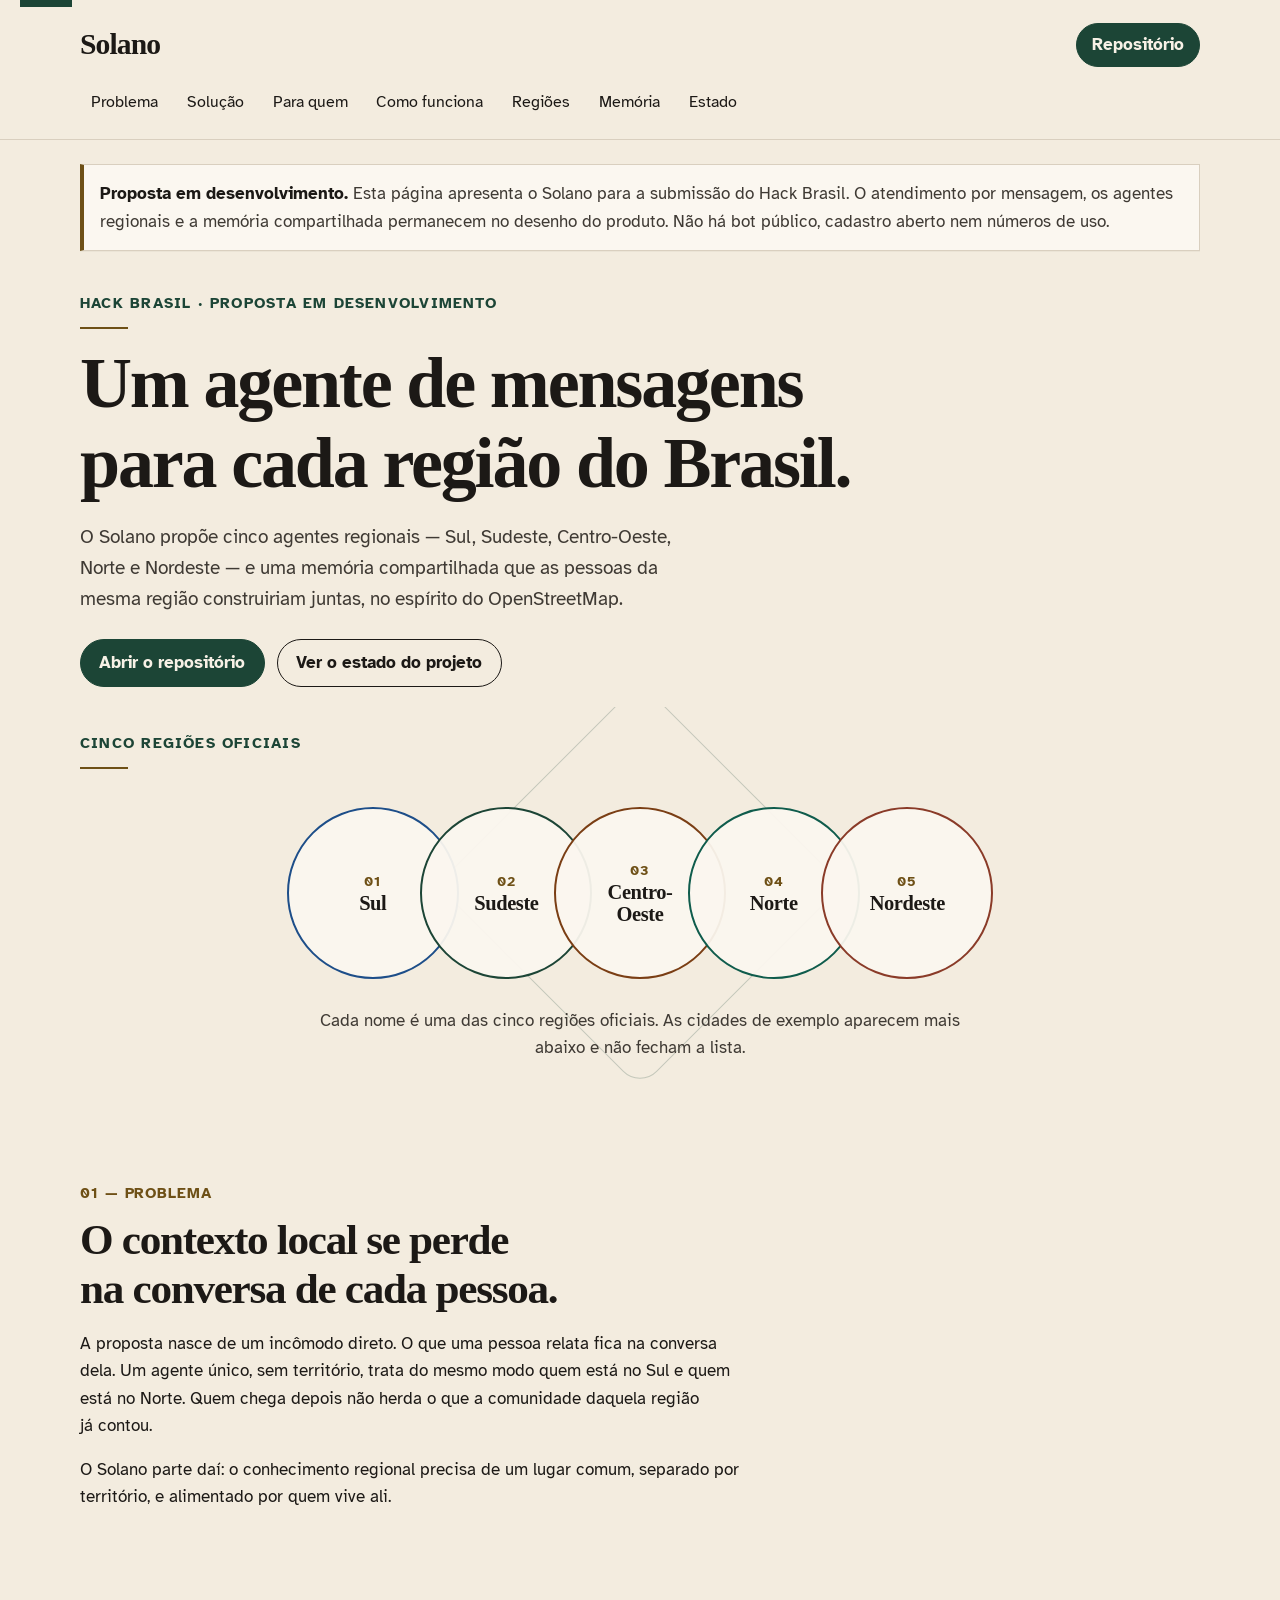
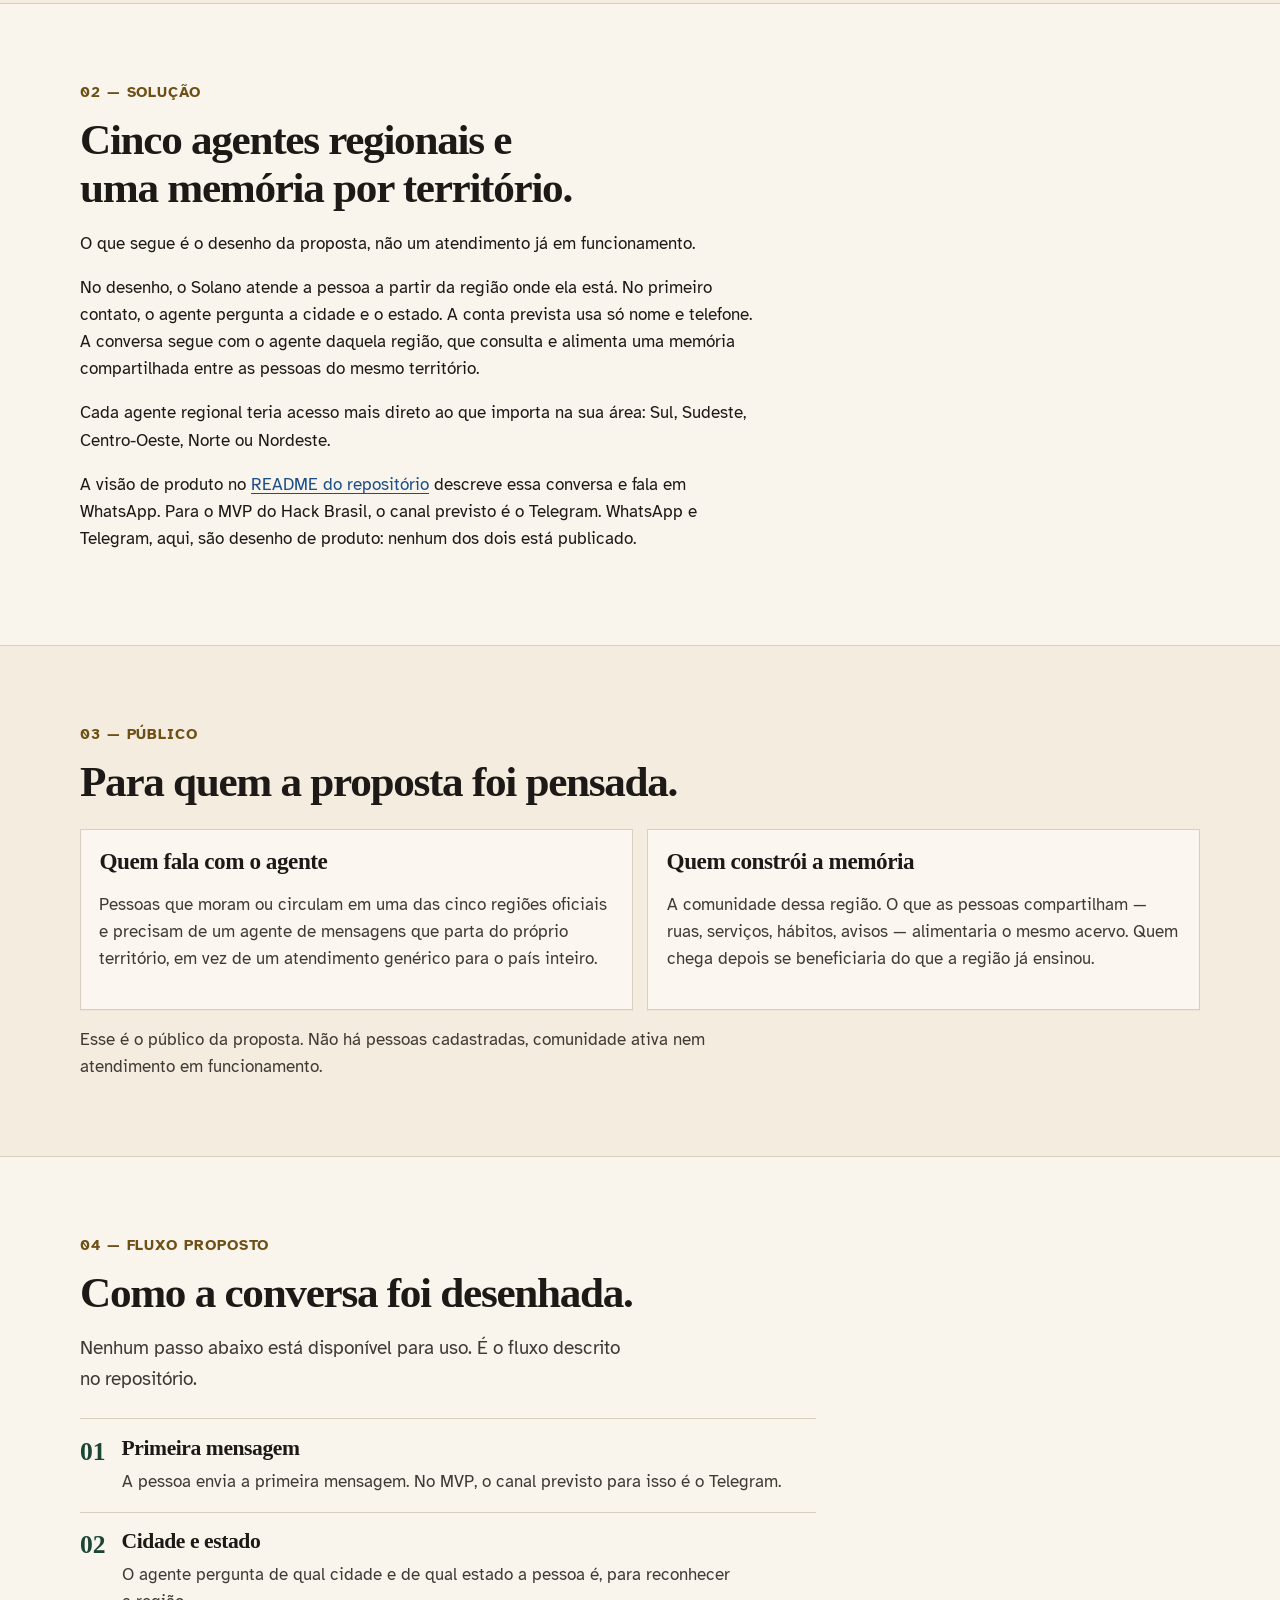
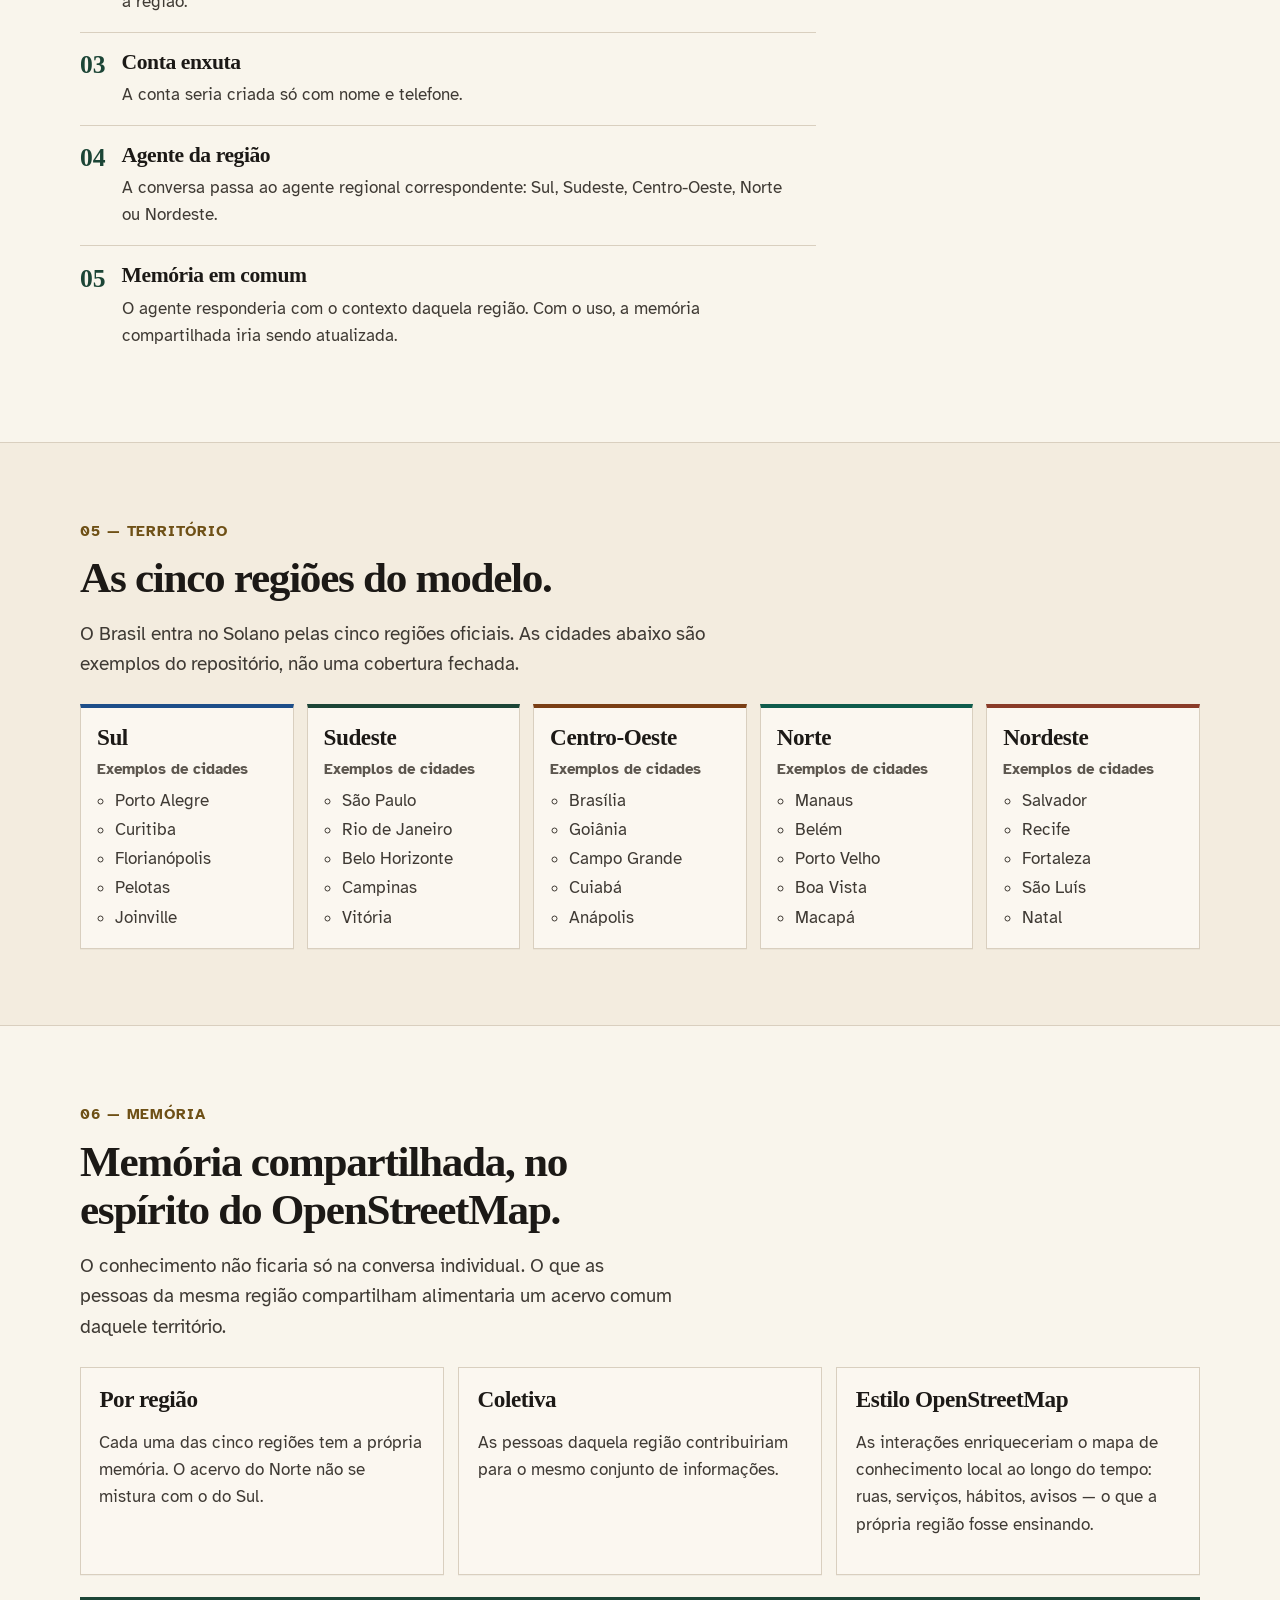
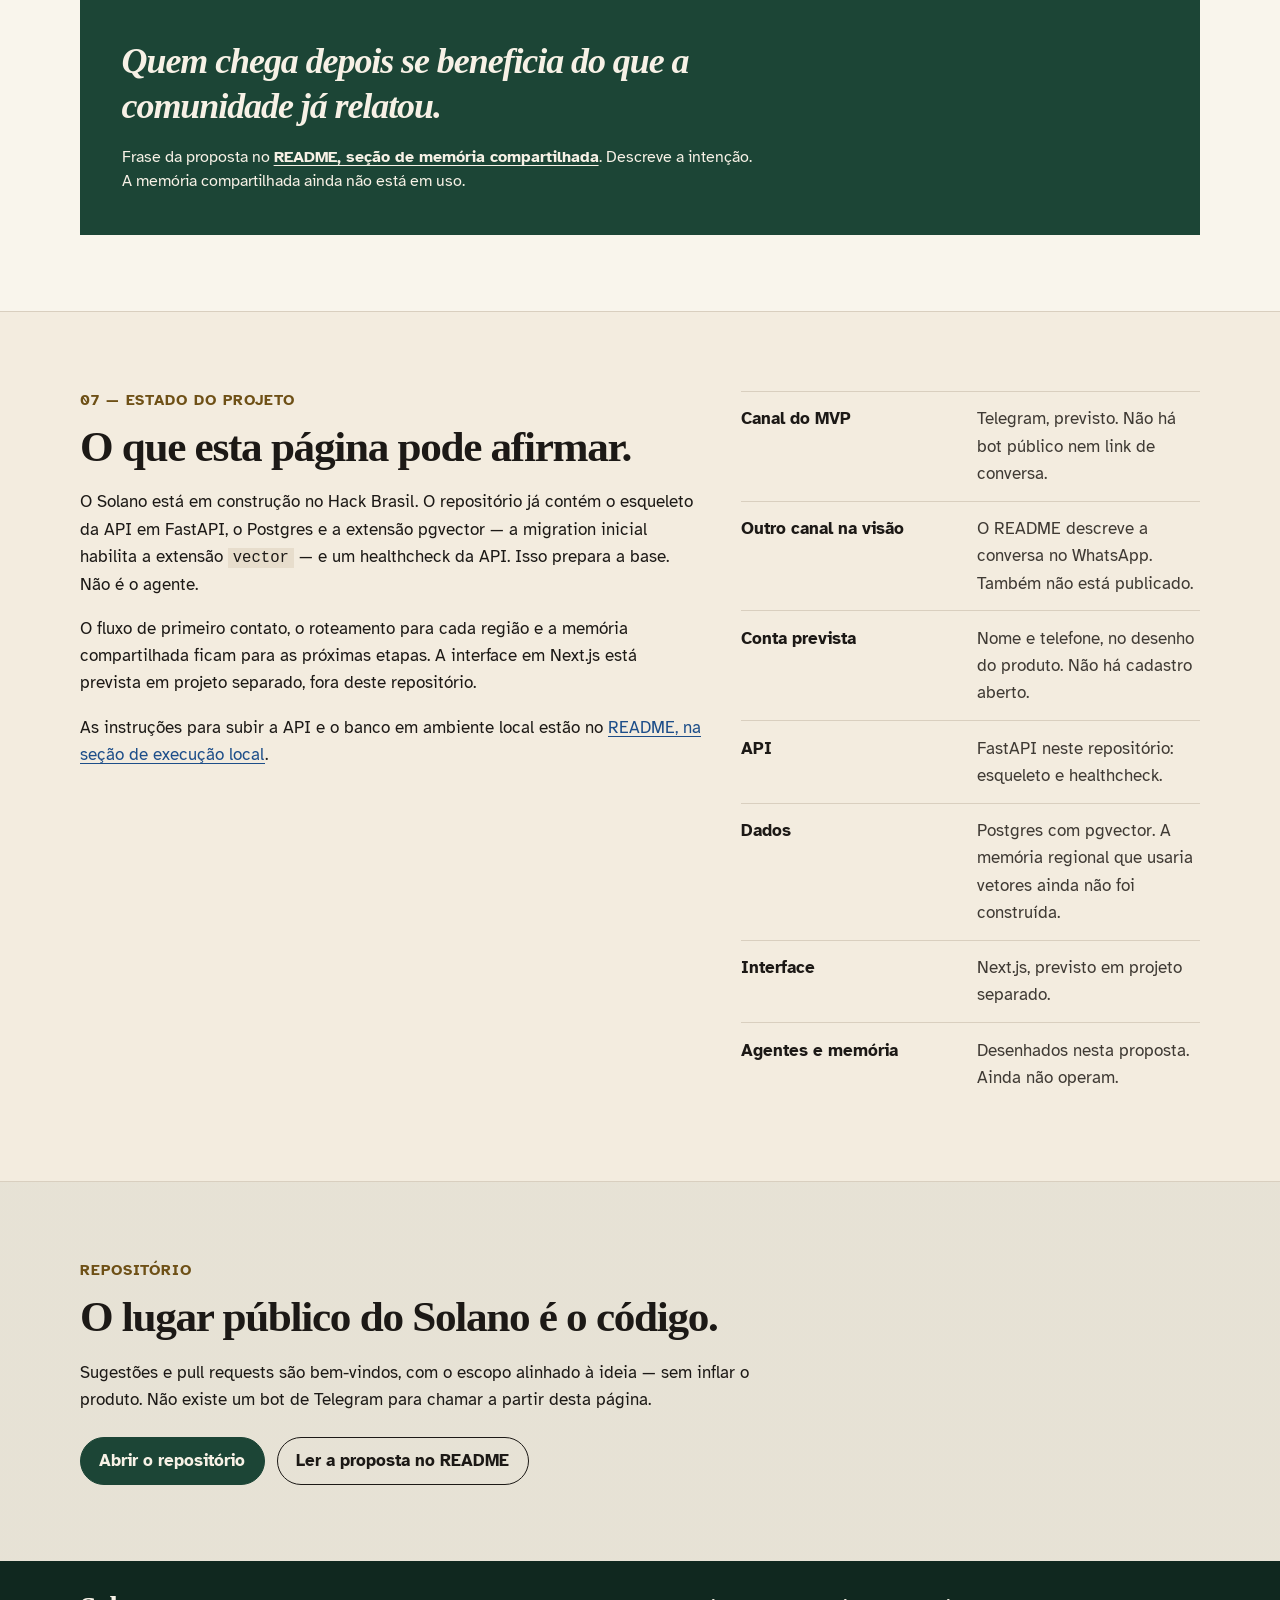
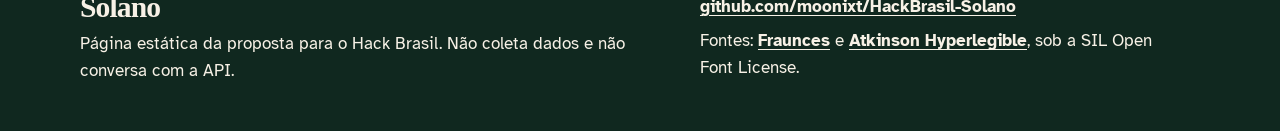
==== docs/index.html @ 58733354 "feat: página pública estática do Solano para o Hack Brasil A landing em docs/ explica a proposta — c" ====
<!DOCTYPE html>
<html lang="pt-BR">
<head>
  <meta charset="utf-8">
  <meta name="viewport" content="width=device-width, initial-scale=1">
  <title>Solano — agentes regionais de mensagens para o Brasil</title>
  <meta name="description" content="Proposta em desenvolvimento no Hack Brasil: um agente de mensagens para cada região do Brasil, com memória compartilhada no espírito do OpenStreetMap. MVP previsto no Telegram.">
  <meta name="color-scheme" content="light">
  <meta name="theme-color" content="#1c4536">
  <meta property="og:title" content="Solano — agentes regionais de mensagens para o Brasil">
  <meta property="og:description" content="Proposta em desenvolvimento no Hack Brasil: cinco agentes regionais e uma memória compartilhada colaborativa. O canal previsto do MVP é o Telegram. Não há bot público.">
  <meta property="og:type" content="website">
  <meta property="og:locale" content="pt_BR">
  <link rel="icon" href="favicon.svg" type="image/svg+xml">
  <link rel="stylesheet" href="styles.css">
</head>
<body>
  <a class="skip" href="#conteudo">Ir para o conteúdo</a>

  <header class="site-header" id="topo">
    <div class="wrap masthead">
      <a class="wordmark" href="#topo">Solano</a>
      <a class="button button-small" href="https://github.com/moonixt/HackBrasil-Solano">Repositório</a>
    </div>
    <nav class="wrap site-nav" aria-label="Seções da página">
      <ul>
        <li><a href="#problema">Problema</a></li>
        <li><a href="#solucao">Solução</a></li>
        <li><a href="#para-quem">Para quem</a></li>
        <li><a href="#como-funciona">Como funciona</a></li>
        <li><a href="#regioes">Regiões</a></li>
        <li><a href="#memoria">Memória</a></li>
        <li><a href="#estado">Estado</a></li>
      </ul>
    </nav>
  </header>

  <main id="conteudo">
    <div class="wrap">
      <p class="banner" role="note">
        <strong>Proposta em desenvolvimento.</strong>
        Esta página apresenta o Solano para a submissão do Hack Brasil.
        O atendimento por mensagem, os agentes regionais e a memória compartilhada permanecem no desenho do produto.
        Não há bot público, cadastro aberto nem números de uso.
      </p>

      <header class="hero">
        <p class="kicker">Hack Brasil · proposta em desenvolvimento</p>
        <h1>Um agente de mensagens para cada região do Brasil.</h1>
        <p class="lede">
          O Solano propõe cinco agentes regionais — Sul, Sudeste, Centro-Oeste, Norte e Nordeste —
          e uma memória compartilhada que as pessoas da mesma região construiriam juntas,
          no espírito do OpenStreetMap.
        </p>
        <p class="actions">
          <a class="button" href="https://github.com/moonixt/HackBrasil-Solano">Abrir o repositório</a>
          <a class="button button-secondary" href="#estado">Ver o estado do projeto</a>
        </p>
      </header>
    </div>

    <section class="wrap atlas" aria-labelledby="atlas-titulo">
      <p class="kicker" id="atlas-titulo">Cinco regiões oficiais</p>
      <ol class="rings">
        <li class="ring ring-sul">
          <span class="ring-index" aria-hidden="true">01</span>
          <span class="ring-name">Sul</span>
        </li>
        <li class="ring ring-sudeste">
          <span class="ring-index" aria-hidden="true">02</span>
          <span class="ring-name">Sudeste</span>
        </li>
        <li class="ring ring-centro">
          <span class="ring-index" aria-hidden="true">03</span>
          <span class="ring-name">Centro-<span class="ring-break">Oeste</span></span>
        </li>
        <li class="ring ring-norte">
          <span class="ring-index" aria-hidden="true">04</span>
          <span class="ring-name">Norte</span>
        </li>
        <li class="ring ring-nordeste">
          <span class="ring-index" aria-hidden="true">05</span>
          <span class="ring-name">Nordeste</span>
        </li>
      </ol>
      <p class="atlas-note">Cada nome é uma das cinco regiões oficiais. As cidades de exemplo aparecem mais abaixo e não fecham a lista.</p>
    </section>

    <section class="band" id="problema" aria-labelledby="problema-titulo">
      <div class="wrap prose">
        <p class="section-index">01 — Problema</p>
        <h2 id="problema-titulo">O contexto local se perde na conversa de cada pessoa.</h2>
        <p>
          A proposta nasce de um incômodo direto. O que uma pessoa relata fica na conversa dela.
          Um agente único, sem território, trata do mesmo modo quem está no Sul e quem está no Norte.
          Quem chega depois não herda o que a comunidade daquela região já contou.
        </p>
        <p>
          O Solano parte daí: o conhecimento regional precisa de um lugar comum, separado por território,
          e alimentado por quem vive ali.
        </p>
      </div>
    </section>

    <section class="band band-alt" id="solucao" aria-labelledby="solucao-titulo">
      <div class="wrap prose">
        <p class="section-index">02 — Solução</p>
        <h2 id="solucao-titulo">Cinco agentes regionais e uma memória por território.</h2>
        <p>O que segue é o desenho da proposta, não um atendimento já em funcionamento.</p>
        <p>
          No desenho, o Solano atende a pessoa a partir da região onde ela está. No primeiro contato,
          o agente pergunta a cidade e o estado. A conta prevista usa só nome e telefone.
          A conversa segue com o agente daquela região, que consulta e alimenta
          uma memória compartilhada entre as pessoas do mesmo território.
        </p>
        <p>
          Cada agente regional teria acesso mais direto ao que importa na sua área:
          Sul, Sudeste, Centro-Oeste, Norte ou Nordeste.
        </p>
        <p>
          A visão de produto no
          <a href="https://github.com/moonixt/HackBrasil-Solano/blob/dev/moonixt/README.md">README do repositório</a>
          descreve essa conversa e fala em WhatsApp. Para o MVP do Hack Brasil, o canal previsto é o Telegram.
          WhatsApp e Telegram, aqui, são desenho de produto: nenhum dos dois está publicado.
        </p>
      </div>
    </section>

    <section class="band" id="para-quem" aria-labelledby="para-quem-titulo">
      <div class="wrap">
        <p class="section-index">03 — Público</p>
        <h2 id="para-quem-titulo">Para quem a proposta foi pensada.</h2>
        <div class="audience">
          <article>
            <h3>Quem fala com o agente</h3>
            <p>
              Pessoas que moram ou circulam em uma das cinco regiões oficiais e precisam de um agente
              de mensagens que parta do próprio território, em vez de um atendimento genérico para o país inteiro.
            </p>
          </article>
          <article>
            <h3>Quem constrói a memória</h3>
            <p>
              A comunidade dessa região. O que as pessoas compartilham — ruas, serviços, hábitos, avisos —
              alimentaria o mesmo acervo. Quem chega depois se beneficiaria do que a região já ensinou.
            </p>
          </article>
        </div>
        <p class="fine">
          Esse é o público da proposta. Não há pessoas cadastradas, comunidade ativa nem atendimento em funcionamento.
        </p>
      </div>
    </section>

    <section class="band band-alt" id="como-funciona" aria-labelledby="como-funciona-titulo">
      <div class="wrap">
        <p class="section-index">04 — Fluxo proposto</p>
        <h2 id="como-funciona-titulo">Como a conversa foi desenhada.</h2>
        <p class="lede lede-tight">Nenhum passo abaixo está disponível para uso. É o fluxo descrito no repositório.</p>
        <ol class="steps">
          <li>
            <span class="step-num" aria-hidden="true">01</span>
            <div>
              <h3>Primeira mensagem</h3>
              <p>A pessoa envia a primeira mensagem. No MVP, o canal previsto para isso é o Telegram.</p>
            </div>
          </li>
          <li>
            <span class="step-num" aria-hidden="true">02</span>
            <div>
              <h3>Cidade e estado</h3>
              <p>O agente pergunta de qual cidade e de qual estado a pessoa é, para reconhecer a região.</p>
            </div>
          </li>
          <li>
            <span class="step-num" aria-hidden="true">03</span>
            <div>
              <h3>Conta enxuta</h3>
              <p>A conta seria criada só com nome e telefone.</p>
            </div>
          </li>
          <li>
            <span class="step-num" aria-hidden="true">04</span>
            <div>
              <h3>Agente da região</h3>
              <p>A conversa passa ao agente regional correspondente: Sul, Sudeste, Centro-Oeste, Norte ou Nordeste.</p>
            </div>
          </li>
          <li>
            <span class="step-num" aria-hidden="true">05</span>
            <div>
              <h3>Memória em comum</h3>
              <p>O agente responderia com o contexto daquela região. Com o uso, a memória compartilhada iria sendo atualizada.</p>
            </div>
          </li>
        </ol>
      </div>
    </section>

    <section class="band" id="regioes" aria-labelledby="regioes-titulo">
      <div class="wrap">
        <p class="section-index">05 — Território</p>
        <h2 id="regioes-titulo">As cinco regiões do modelo.</h2>
        <p class="lede lede-tight">
          O Brasil entra no Solano pelas cinco regiões oficiais. As cidades abaixo são exemplos do repositório, não uma cobertura fechada.
        </p>
        <ul class="region-grid">
          <li class="region-card ring-sul">
            <h3>Sul</h3>
            <p class="region-label">Exemplos de cidades</p>
            <ul>
              <li>Porto Alegre</li>
              <li>Curitiba</li>
              <li>Florianópolis</li>
              <li>Pelotas</li>
              <li>Joinville</li>
            </ul>
          </li>
          <li class="region-card ring-sudeste">
            <h3>Sudeste</h3>
            <p class="region-label">Exemplos de cidades</p>
            <ul>
              <li>São Paulo</li>
              <li>Rio de Janeiro</li>
              <li>Belo Horizonte</li>
              <li>Campinas</li>
              <li>Vitória</li>
            </ul>
          </li>
          <li class="region-card ring-centro">
            <h3>Centro-Oeste</h3>
            <p class="region-label">Exemplos de cidades</p>
            <ul>
              <li>Brasília</li>
              <li>Goiânia</li>
              <li>Campo Grande</li>
              <li>Cuiabá</li>
              <li>Anápolis</li>
            </ul>
          </li>
          <li class="region-card ring-norte">
            <h3>Norte</h3>
            <p class="region-label">Exemplos de cidades</p>
            <ul>
              <li>Manaus</li>
              <li>Belém</li>
              <li>Porto Velho</li>
              <li>Boa Vista</li>
              <li>Macapá</li>
            </ul>
          </li>
          <li class="region-card ring-nordeste">
            <h3>Nordeste</h3>
            <p class="region-label">Exemplos de cidades</p>
            <ul>
              <li>Salvador</li>
              <li>Recife</li>
              <li>Fortaleza</li>
              <li>São Luís</li>
              <li>Natal</li>
            </ul>
          </li>
        </ul>
      </div>
    </section>

    <section class="band band-alt" id="memoria" aria-labelledby="memoria-titulo">
      <div class="wrap">
        <p class="section-index">06 — Memória</p>
        <h2 id="memoria-titulo">Memória compartilhada, no espírito do OpenStreetMap.</h2>
        <p class="lede lede-tight">
          O conhecimento não ficaria só na conversa individual. O que as pessoas da mesma região compartilham
          alimentaria um acervo comum daquele território.
        </p>
        <ul class="memory-grid">
          <li>
            <h3>Por região</h3>
            <p>Cada uma das cinco regiões tem a própria memória. O acervo do Norte não se mistura com o do Sul.</p>
          </li>
          <li>
            <h3>Coletiva</h3>
            <p>As pessoas daquela região contribuiriam para o mesmo conjunto de informações.</p>
          </li>
          <li>
            <h3>Estilo OpenStreetMap</h3>
            <p>As interações enriqueceriam o mapa de conhecimento local ao longo do tempo: ruas, serviços, hábitos, avisos — o que a própria região fosse ensinando.</p>
          </li>
        </ul>
        <blockquote class="pull">
          <p>Quem chega depois se beneficia do que a comunidade já relatou.</p>
          <footer>
            Frase da proposta no
            <a href="https://github.com/moonixt/HackBrasil-Solano/blob/dev/moonixt/README.md#memória-compartilhada-por-região">README, seção de memória compartilhada</a>.
            Descreve a intenção. A memória compartilhada ainda não está em uso.
          </footer>
        </blockquote>
      </div>
    </section>

    <section class="band" id="estado" aria-labelledby="estado-titulo">
      <div class="wrap state-grid">
        <div class="prose">
          <p class="section-index">07 — Estado do projeto</p>
          <h2 id="estado-titulo">O que esta página pode afirmar.</h2>
          <p>
            O Solano está em construção no Hack Brasil. O repositório já contém o esqueleto da API em FastAPI,
            o Postgres e a extensão pgvector — a migration inicial habilita a extensão <code>vector</code> —
            e um healthcheck da API. Isso prepara a base. Não é o agente.
          </p>
          <p>
            O fluxo de primeiro contato, o roteamento para cada região e a memória compartilhada ficam para as próximas etapas.
            A interface em Next.js está prevista em projeto separado, fora deste repositório.
          </p>
          <p>
            As instruções para subir a API e o banco em ambiente local estão no
            <a href="https://github.com/moonixt/HackBrasil-Solano/blob/dev/moonixt/README.md#backend-local">README, na seção de execução local</a>.
          </p>
        </div>
        <dl class="spec">
          <div>
            <dt>Canal do MVP</dt>
            <dd>Telegram, previsto. Não há bot público nem link de conversa.</dd>
          </div>
          <div>
            <dt>Outro canal na visão</dt>
            <dd>O README descreve a conversa no WhatsApp. Também não está publicado.</dd>
          </div>
          <div>
            <dt>Conta prevista</dt>
            <dd>Nome e telefone, no desenho do produto. Não há cadastro aberto.</dd>
          </div>
          <div>
            <dt>API</dt>
            <dd>FastAPI neste repositório: esqueleto e healthcheck.</dd>
          </div>
          <div>
            <dt>Dados</dt>
            <dd>Postgres com pgvector. A memória regional que usaria vetores ainda não foi construída.</dd>
          </div>
          <div>
            <dt>Interface</dt>
            <dd>Next.js, previsto em projeto separado.</dd>
          </div>
          <div>
            <dt>Agentes e memória</dt>
            <dd>Desenhados nesta proposta. Ainda não operam.</dd>
          </div>
        </dl>
      </div>
    </section>

    <section class="band cta" id="repositorio" aria-labelledby="repositorio-titulo">
      <div class="wrap prose">
        <p class="section-index">Repositório</p>
        <h2 id="repositorio-titulo">O lugar público do Solano é o código.</h2>
        <p>
          Sugestões e pull requests são bem-vindos, com o escopo alinhado à ideia — sem inflar o produto.
          Não existe um bot de Telegram para chamar a partir desta página.
        </p>
        <p class="actions">
          <a class="button" href="https://github.com/moonixt/HackBrasil-Solano">Abrir o repositório</a>
          <a class="button button-secondary" href="https://github.com/moonixt/HackBrasil-Solano/blob/dev/moonixt/README.md">Ler a proposta no README</a>
        </p>
      </div>
    </section>
  </main>

  <footer class="site-footer">
    <div class="wrap footer-grid">
      <div>
        <p class="wordmark wordmark-plain">Solano</p>
        <p>Página estática da proposta para o Hack Brasil. Não coleta dados e não conversa com a API.</p>
      </div>
      <div>
        <p><a href="https://github.com/moonixt/HackBrasil-Solano">github.com/moonixt/HackBrasil-Solano</a></p>
        <p>
          Fontes:
          <a href="fonts/OFL-Fraunces.txt">Fraunces</a>
          e
          <a href="fonts/OFL-AtkinsonHyperlegible.txt">Atkinson Hyperlegible</a>,
          sob a SIL Open Font License.
        </p>
      </div>
    </div>
  </footer>
</body>
</html>
---- docs/styles.css ----
/* Paleta com contraste conferido em scripts/check_landing.py.
   Papel, verde de mata e um filete de ouro: referência brasileira sem faixa de bandeira. */

@font-face {
  font-family: "Fraunces";
  src: url("fonts/fraunces.woff2") format("woff2");
  font-weight: 100 900;
  font-style: normal;
  font-display: swap;
}

@font-face {
  font-family: "Fraunces";
  src: url("fonts/fraunces-italic.woff2") format("woff2");
  font-weight: 100 900;
  font-style: italic;
  font-display: swap;
}

@font-face {
  font-family: "Atkinson Hyperlegible";
  src: url("fonts/atkinson-400.woff2") format("woff2");
  font-weight: 400;
  font-style: normal;
  font-display: swap;
}

@font-face {
  font-family: "Atkinson Hyperlegible";
  src: url("fonts/atkinson-700.woff2") format("woff2");
  font-weight: 700;
  font-style: normal;
  font-display: swap;
}

@font-face {
  font-family: "Atkinson Hyperlegible";
  src: url("fonts/atkinson-400i.woff2") format("woff2");
  font-weight: 400;
  font-style: italic;
  font-display: swap;
}

:root {
  --paper: #f3ecdf;
  --paper-deep: #e7ddcc;
  --card: #fbf7f0;
  --ink: #1c1916;
  --soft: #3f3a34;
  --muted: #5c564e;
  --line: #d9cfbf;
  --green: #1c4536;
  --green-deep: #10281f;
  --cream: #f7f1e6;
  --blue: #1d4e89;
  --gold-ink: #6e5016;
  --cerrado: #7a3e14;
  --amazonia: #0f5c4c;
  --terra: #8a3b28;
  --serif: "Fraunces", "Iowan Old Style", Palatino, "Palatino Linotype", Georgia, serif;
  --sans: "Atkinson Hyperlegible", "Segoe UI", "Avenir Next", "Trebuchet MS", sans-serif;
  --shadow: 0 1px 0 rgba(28, 25, 22, 0.04);
  --header-offset: 1rem;
}

*,
*::before,
*::after {
  box-sizing: border-box;
}

html {
  scroll-padding-top: 1.25rem;
}

body {
  margin: 0;
  background: var(--paper);
  color: var(--ink);
  font-family: var(--sans);
  font-size: 1.0625rem;
  line-height: 1.6;
  text-rendering: optimizeLegibility;
  overflow-wrap: anywhere;
}

body::before {
  content: "";
  display: block;
  height: 0.45rem;
  background:
    linear-gradient(90deg, transparent 0 1.25rem, var(--green) 1.25rem 4.5rem, transparent 4.5rem);
}

img,
svg {
  max-width: 100%;
}

:focus {
  outline: none;
}

:focus-visible {
  outline: 3px solid var(--blue);
  outline-offset: 3px;
}

::selection {
  background: #d5e4da;
  color: var(--green-deep);
}

.skip {
  position: absolute;
  left: 1rem;
  top: 0;
  transform: translateY(-120%);
  background: var(--green-deep);
  color: var(--cream);
  padding: 0.75rem 1rem;
  z-index: 20;
  text-decoration: none;
  font-weight: 700;
}

.skip:focus {
  transform: none;
  top: 0.75rem;
}

.wrap {
  width: min(1120px, calc(100% - 2.5rem));
  margin-inline: auto;
}

.site-header {
  padding-top: 1rem;
  background: var(--paper);
  border-bottom: 1px solid var(--line);
}

.masthead {
  display: flex;
  flex-wrap: wrap;
  align-items: center;
  justify-content: space-between;
  gap: 0.75rem 1rem;
}

.wordmark {
  font-family: var(--serif);
  font-weight: 620;
  font-size: 1.85rem;
  letter-spacing: -0.03em;
  color: var(--ink);
  text-decoration: none;
  line-height: 1;
}

.wordmark:hover {
  color: var(--green);
}

.wordmark-plain {
  margin: 0 0 0.35rem;
}

.site-nav ul {
  display: flex;
  flex-wrap: wrap;
  gap: 0.35rem 0.4rem;
  list-style: none;
  margin: 0.85rem 0 0;
  padding: 0 0 0.9rem;
}

.site-nav a {
  display: inline-flex;
  align-items: center;
  min-height: 44px;
  padding: 0.35rem 0.7rem;
  color: var(--ink);
  text-decoration: none;
  border-radius: 999px;
  font-size: 1rem;
}

.site-nav a:hover {
  background: var(--paper-deep);
  text-decoration: underline;
  text-underline-offset: 0.18em;
}

.banner {
  margin: 1.5rem 0 0;
  padding: 0.95rem 1rem;
  background: var(--card);
  border: 1px solid var(--line);
  border-left: 4px solid var(--gold-ink);
  color: var(--soft);
  box-shadow: var(--shadow);
}

.banner strong {
  color: var(--ink);
}

.hero {
  padding: 2.5rem 0 1.25rem;
}

.kicker {
  margin: 0 0 0.85rem;
  color: var(--green);
  font-size: 0.95rem;
  font-weight: 700;
  letter-spacing: 0.08em;
  text-transform: uppercase;
}

.kicker::after {
  content: "";
  display: block;
  width: 3rem;
  height: 2px;
  margin-top: 0.75rem;
  background: var(--gold-ink);
}

h1,
h2,
h3 {
  font-family: var(--serif);
  font-weight: 620;
  line-height: 1.12;
  letter-spacing: -0.03em;
  text-wrap: balance;
}

h1 {
  margin: 0;
  max-width: 12em;
  font-size: clamp(2.4rem, 6vw, 4.5rem);
}

h2 {
  margin: 0 0 1rem;
  max-width: 18em;
  font-size: clamp(1.85rem, 3.4vw, 2.7rem);
}

h3 {
  margin: 0 0 0.45rem;
  font-size: 1.45rem;
  letter-spacing: -0.02em;
}

.lede {
  max-width: 40rem;
  margin: 1.15rem 0 0;
  color: var(--soft);
  font-size: 1.2rem;
  text-wrap: pretty;
}

.lede-tight {
  margin-top: 0;
  margin-bottom: 1.5rem;
}

p {
  text-wrap: pretty;
}

.prose p,
.audience p,
.memory-grid p,
.steps p,
.fine,
.atlas-note,
.site-footer p {
  max-width: 42rem;
}

.actions {
  display: flex;
  flex-wrap: wrap;
  gap: 0.75rem;
  margin: 1.5rem 0 0;
}

.button {
  display: inline-flex;
  align-items: center;
  justify-content: center;
  min-height: 48px;
  padding: 0.7rem 1.15rem;
  background: var(--green);
  color: var(--cream);
  text-decoration: none;
  border: 1.5px solid var(--green);
  border-radius: 999px;
  font-weight: 700;
  line-height: 1.3;
  text-align: center;
}

.button:hover {
  background: var(--green-deep);
  border-color: var(--green-deep);
  color: var(--cream);
}

.button-secondary {
  background: transparent;
  color: var(--ink);
  border-color: var(--ink);
}

.button-secondary:hover {
  background: var(--ink);
  color: var(--cream);
}

/* .prose a é mais específico que .button e pintaria o texto de azul sobre o verde. */
.prose a.button,
.prose a.button:hover {
  color: var(--cream);
}

.prose a.button-secondary {
  color: var(--ink);
}

.prose a.button-secondary:hover {
  background: var(--ink);
  color: var(--cream);
}

.button-small {
  min-height: 44px;
  padding: 0.45rem 0.95rem;
}

.atlas {
  position: relative;
  isolation: isolate;
  overflow: clip;
  padding: 1.5rem 0 2.75rem;
}

.rings {
  position: relative;
  display: flex;
  flex-wrap: wrap;
  justify-content: center;
  gap: 0.75rem;
  list-style: none;
  margin: 0;
  padding: 0.4rem 0 0;
}

.rings::before {
  content: "";
  position: absolute;
  z-index: -1;
  left: 50%;
  top: 50%;
  width: min(34vw, 16rem);
  aspect-ratio: 1;
  transform: translate(-50%, -50%) rotate(45deg);
  border: 1px solid rgba(28, 69, 54, 0.22);
  border-radius: 1.5rem;
  pointer-events: none;
}

.ring {
  display: flex;
  flex-direction: column;
  align-items: center;
  justify-content: center;
  width: 100%;
  min-height: 4.25rem;
  margin: 0;
  padding: 0.85rem 1rem;
  border: 2px solid var(--ink);
  border-radius: 999px;
  background: rgba(251, 247, 240, 0.94);
  text-align: center;
}

.ring-index {
  color: var(--gold-ink);
  font-size: 0.875rem;
  font-weight: 700;
  letter-spacing: 0.08em;
}

.ring-name {
  font-family: var(--serif);
  font-weight: 650;
  font-size: 1.35rem;
  letter-spacing: -0.02em;
  line-height: 1.05;
}

.ring-break {
  display: inline;
}

.ring-sul { border-color: var(--blue); }
.ring-sudeste { border-color: var(--green); }
.ring-centro { border-color: var(--cerrado); }
.ring-norte { border-color: var(--amazonia); }
.ring-nordeste { border-color: var(--terra); }

.atlas-note {
  margin: 1.25rem auto 0;
  text-align: center;
  color: var(--soft);
}

.band {
  padding: 3.25rem 0;
}

.band-alt {
  background: rgba(255, 253, 248, 0.55);
  border-block: 1px solid var(--line);
}

.section-index {
  margin: 0 0 0.7rem;
  color: var(--gold-ink);
  font-size: 0.95rem;
  font-weight: 700;
  letter-spacing: 0.06em;
  text-transform: uppercase;
}

.prose a,
.fine a,
.spec a,
.pull a,
.site-footer a,
.atlas a {
  color: var(--blue);
  text-underline-offset: 0.16em;
}

.prose a:hover,
.site-footer a:hover,
.pull a:hover {
  color: var(--green-deep);
}

.audience,
.memory-grid {
  display: grid;
  gap: 0.9rem;
  margin-top: 1.4rem;
}

.audience article,
.memory-grid li {
  margin: 0;
  padding: 1.15rem 1.15rem 1.2rem;
  background: var(--card);
  border: 1px solid var(--line);
  box-shadow: var(--shadow);
}

.memory-grid {
  list-style: none;
  padding: 0;
}

.audience p,
.memory-grid p,
.steps p,
.region-card li {
  color: var(--soft);
}

.fine {
  margin: 1rem 0 0;
  color: var(--soft);
}

.steps {
  list-style: none;
  margin: 0.5rem 0 0;
  padding: 0;
  max-width: 46rem;
}

.steps li {
  display: grid;
  grid-template-columns: auto minmax(0, 1fr);
  gap: 0.85rem 1rem;
  align-items: start;
  padding: 1.05rem 0;
  border-top: 1px solid var(--line);
}

.step-num {
  font-family: var(--serif);
  font-weight: 650;
  font-size: 1.6rem;
  line-height: 1;
  color: var(--green);
  padding-top: 0.15rem;
}

.steps h3 {
  font-size: 1.35rem;
}

.steps p {
  margin: 0.25rem 0 0;
}

.region-grid {
  display: grid;
  gap: 0.8rem;
  list-style: none;
  margin: 0;
  padding: 0;
}

.region-card {
  margin: 0;
  padding: 1rem 1rem 1.1rem;
  background: var(--card);
  border: 1px solid var(--line);
  border-top: 4px solid var(--ink);
  box-shadow: var(--shadow);
}

.region-card.ring-sul { border-top-color: var(--blue); }
.region-card.ring-sudeste { border-top-color: var(--green); }
.region-card.ring-centro { border-top-color: var(--cerrado); }
.region-card.ring-norte { border-top-color: var(--amazonia); }
.region-card.ring-nordeste { border-top-color: var(--terra); }

.region-label {
  margin: 0 0 0.35rem;
  color: var(--muted);
  font-size: 0.95rem;
  font-weight: 700;
}

.region-card ul {
  margin: 0;
  padding-left: 1.15rem;
}

.region-card li + li {
  margin-top: 0.12rem;
}

.pull {
  margin: 1.4rem 0 0;
  padding: clamp(1.4rem, 4vw, 2.6rem);
  background: var(--green);
  color: var(--cream);
}

.pull p {
  margin: 0;
  max-width: 18em;
  font-family: var(--serif);
  font-weight: 560;
  font-style: italic;
  font-size: clamp(1.55rem, 3vw, 2.25rem);
  line-height: 1.25;
  letter-spacing: -0.03em;
  color: var(--cream);
}

.pull footer {
  margin-top: 1rem;
  max-width: 40rem;
  font-style: normal;
  font-size: 1rem;
  line-height: 1.5;
}

.pull a {
  color: var(--cream);
  font-weight: 700;
}

.pull a:hover {
  color: var(--paper);
}

.state-grid {
  display: grid;
  gap: 1.75rem;
}

.spec {
  margin: 0;
  padding: 0.2rem 0 0;
}

.spec div {
  display: grid;
  gap: 0.2rem;
  padding: 0.85rem 0;
  border-top: 1px solid var(--line);
}

.spec dt {
  font-weight: 700;
}

.spec dd {
  margin: 0;
  color: var(--soft);
}

code {
  font-family: ui-monospace, "Cascadia Code", "Source Code Pro", Menlo, Consolas, monospace;
  font-size: 0.92em;
  background: var(--paper-deep);
  padding: 0.05em 0.3em;
}

.cta {
  background:
    linear-gradient(180deg, rgba(28, 69, 54, 0.06), rgba(28, 69, 54, 0.06)),
    var(--paper);
  border-top: 1px solid var(--line);
}

.site-footer {
  padding: 2rem 0 2.5rem;
  background: var(--green-deep);
  color: var(--cream);
}

.site-footer .wordmark,
.site-footer a {
  color: var(--cream);
  font-weight: 700;
}

.site-footer a:hover {
  color: var(--paper);
}

.footer-grid {
  display: grid;
  gap: 1.25rem;
}

.site-footer p {
  margin: 0 0 0.45rem;
}

@media (min-width: 720px) {
  .rings {
    flex-wrap: nowrap;
    align-items: center;
    justify-content: center;
    gap: 0;
    padding-top: 1.5rem;
    padding-bottom: 0.5rem;
  }

  .ring {
    width: clamp(7.5rem, 16vw, 10.75rem);
    height: clamp(7.5rem, 16vw, 10.75rem);
    min-height: 0;
    margin-inline: clamp(-1.35rem, -1.5vw, -0.45rem);
    padding: 0.5rem;
    border-radius: 50%;
    border-width: 2px;
  }

  .rings .ring:first-child {
    margin-left: 0;
  }

  .rings .ring:last-child {
    margin-right: 0;
  }

  .ring-name {
    font-size: clamp(1rem, 1.6vw, 1.35rem);
  }

  .ring-break {
    display: block;
  }

  .rings::before {
    width: min(28vw, 18rem);
  }

  .audience,
  .memory-grid {
    grid-template-columns: repeat(2, minmax(0, 1fr));
  }

  .memory-grid {
    grid-template-columns: repeat(3, minmax(0, 1fr));
  }

  .region-grid {
    grid-template-columns: repeat(2, minmax(0, 1fr));
  }

  .spec div {
    grid-template-columns: minmax(9rem, 13.5rem) minmax(0, 1fr);
    gap: 0.35rem 1.25rem;
    align-items: baseline;
  }

  .footer-grid {
    grid-template-columns: 1.2fr 1fr;
    align-items: start;
  }
}

@media (min-width: 980px) {
  html {
    scroll-padding-top: 7.25rem;
  }

  .site-header {
    position: sticky;
    top: 0;
    z-index: 5;
  }

  .region-grid {
    grid-template-columns: repeat(5, minmax(0, 1fr));
  }

  .state-grid {
    grid-template-columns: minmax(0, 1.15fr) minmax(18rem, 0.85fr);
    gap: 2.5rem;
    align-items: start;
  }

  .band {
    padding: 4.75rem 0;
  }
}

@media (max-width: 719px) {
  .rings::before {
    display: none;
  }
}

@media (max-width: 420px) {
  .wrap {
    width: min(1120px, calc(100% - 1.5rem));
  }

  .actions .button {
    flex: 1 1 100%;
  }

  h1 {
    font-size: 2.25rem;
  }
}

@media (prefers-reduced-motion: reduce) {
  *,
  *::before,
  *::after {
    scroll-behavior: auto !important;
    transition: none !important;
    animation: none !important;
  }
}

@media (forced-colors: active) {
  .button,
  .ring,
  .region-card,
  .banner,
  .pull {
    border: 1px solid CanvasText;
    forced-color-adjust: none;
    background: Canvas;
    color: CanvasText;
  }

  .pull a,
  .button,
  .site-footer,
  .site-footer a {
    background: Canvas;
    color: LinkText;
  }

  .rings::before,
  body::before,
  .kicker::after {
    display: none;
  }
}

@media print {
  .site-header,
  .skip,
  body::before {
    display: none;
  }

  body {
    background: #fff;
    color: #000;
  }

  a[href^="http"]::after {
    content: " (" attr(href) ")";
    font-size: 0.85em;
    word-break: break-all;
  }
}
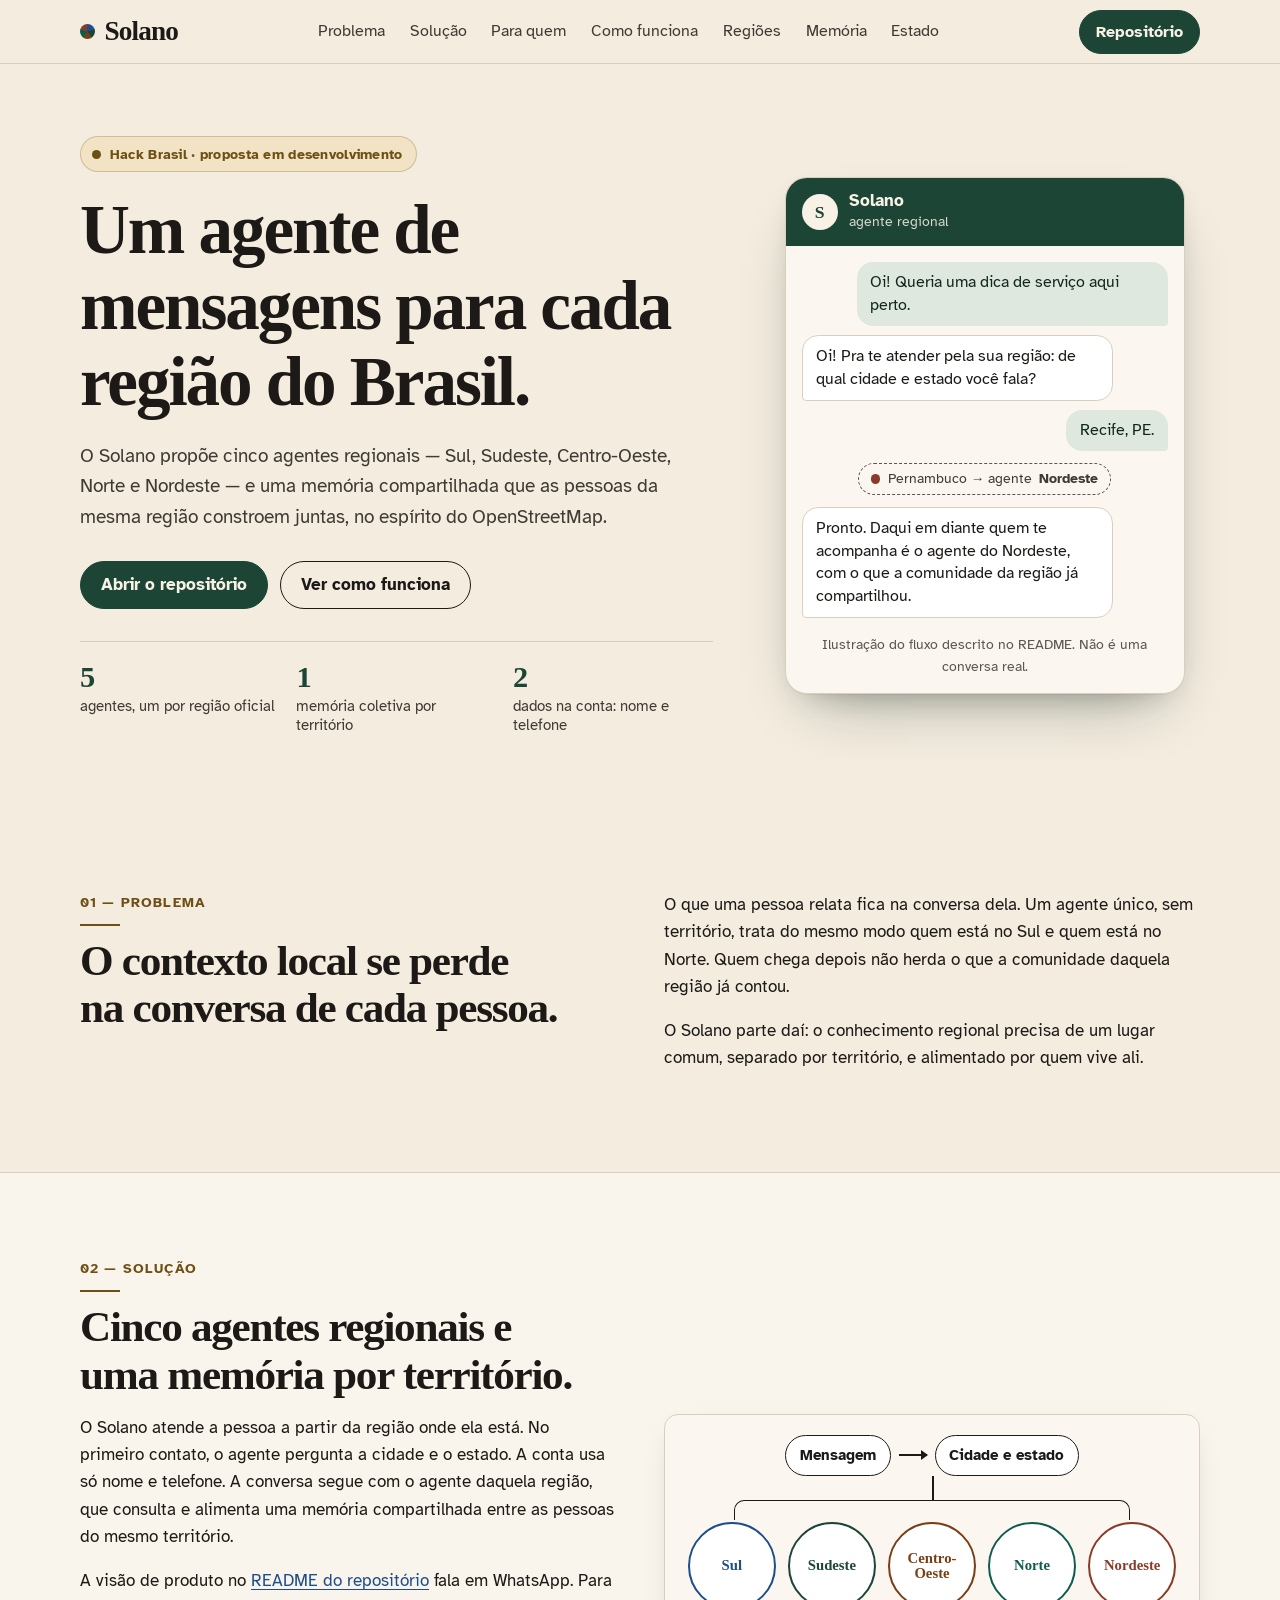
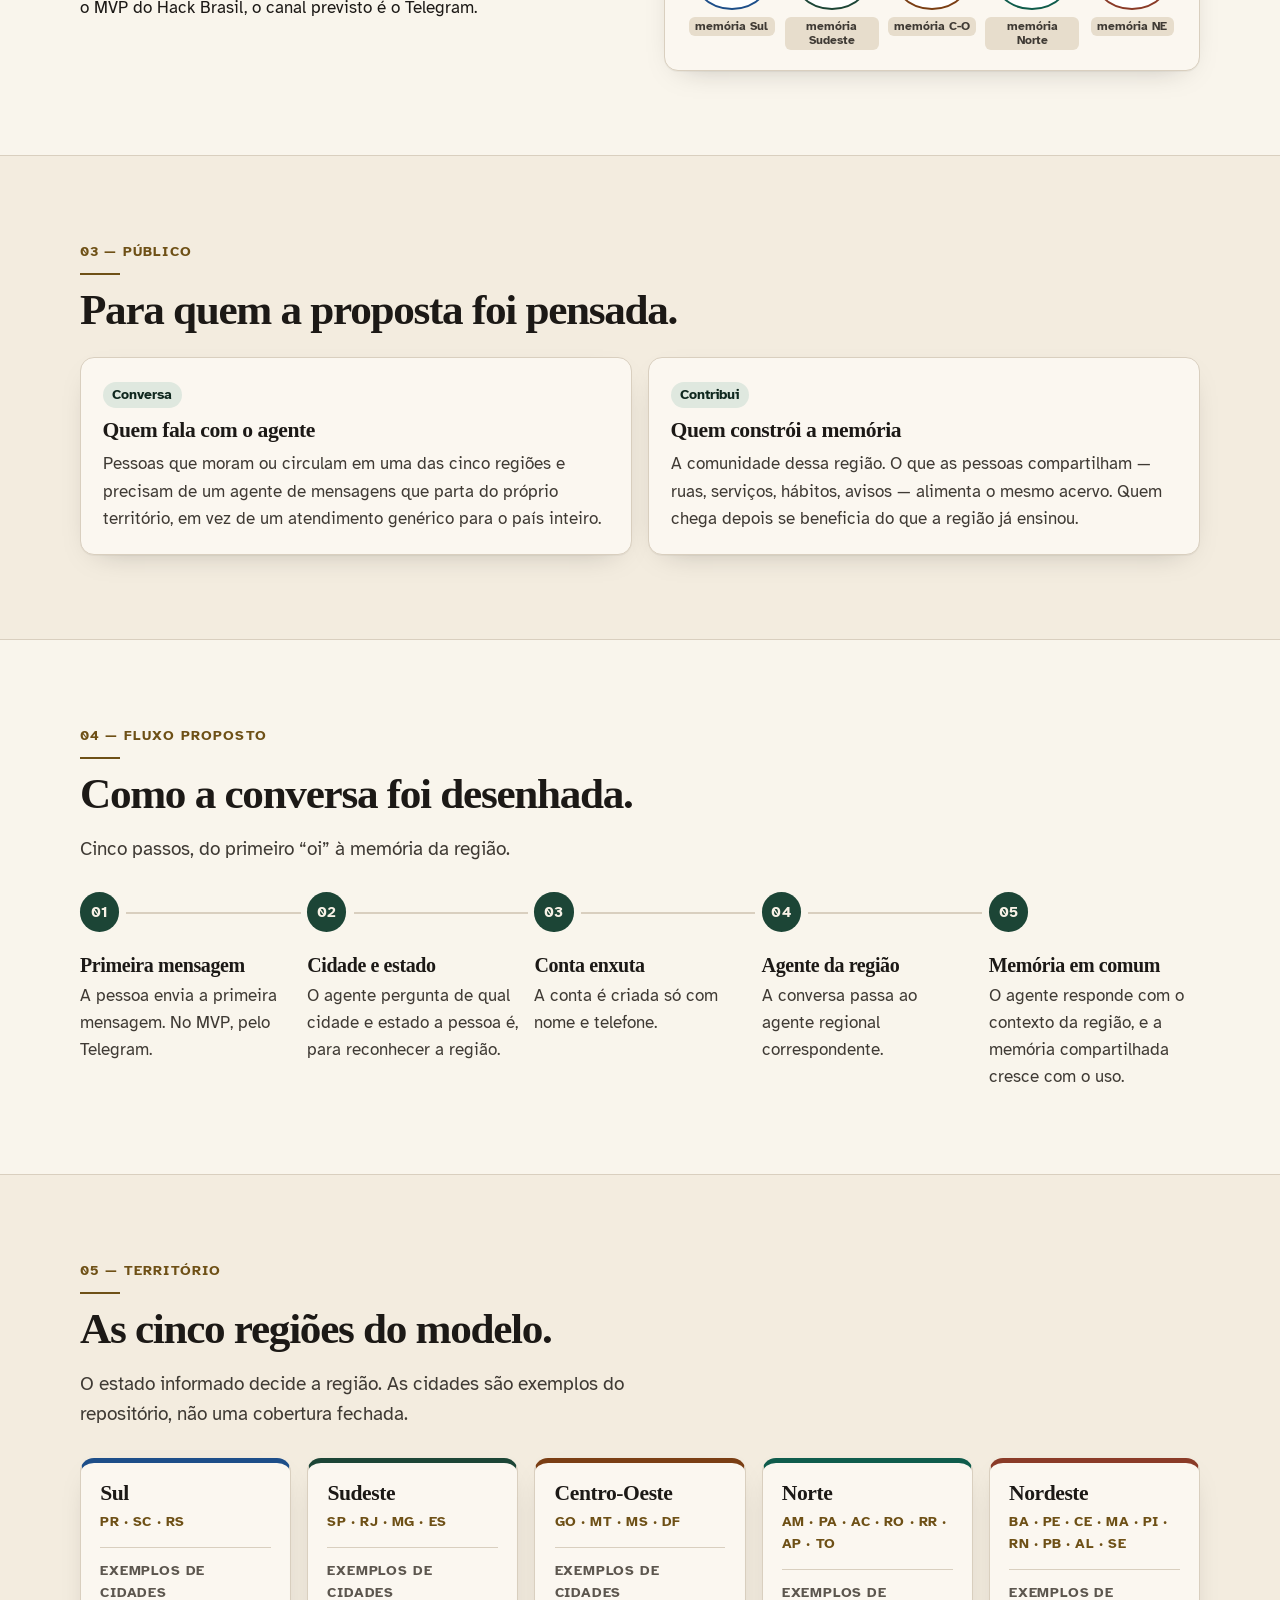
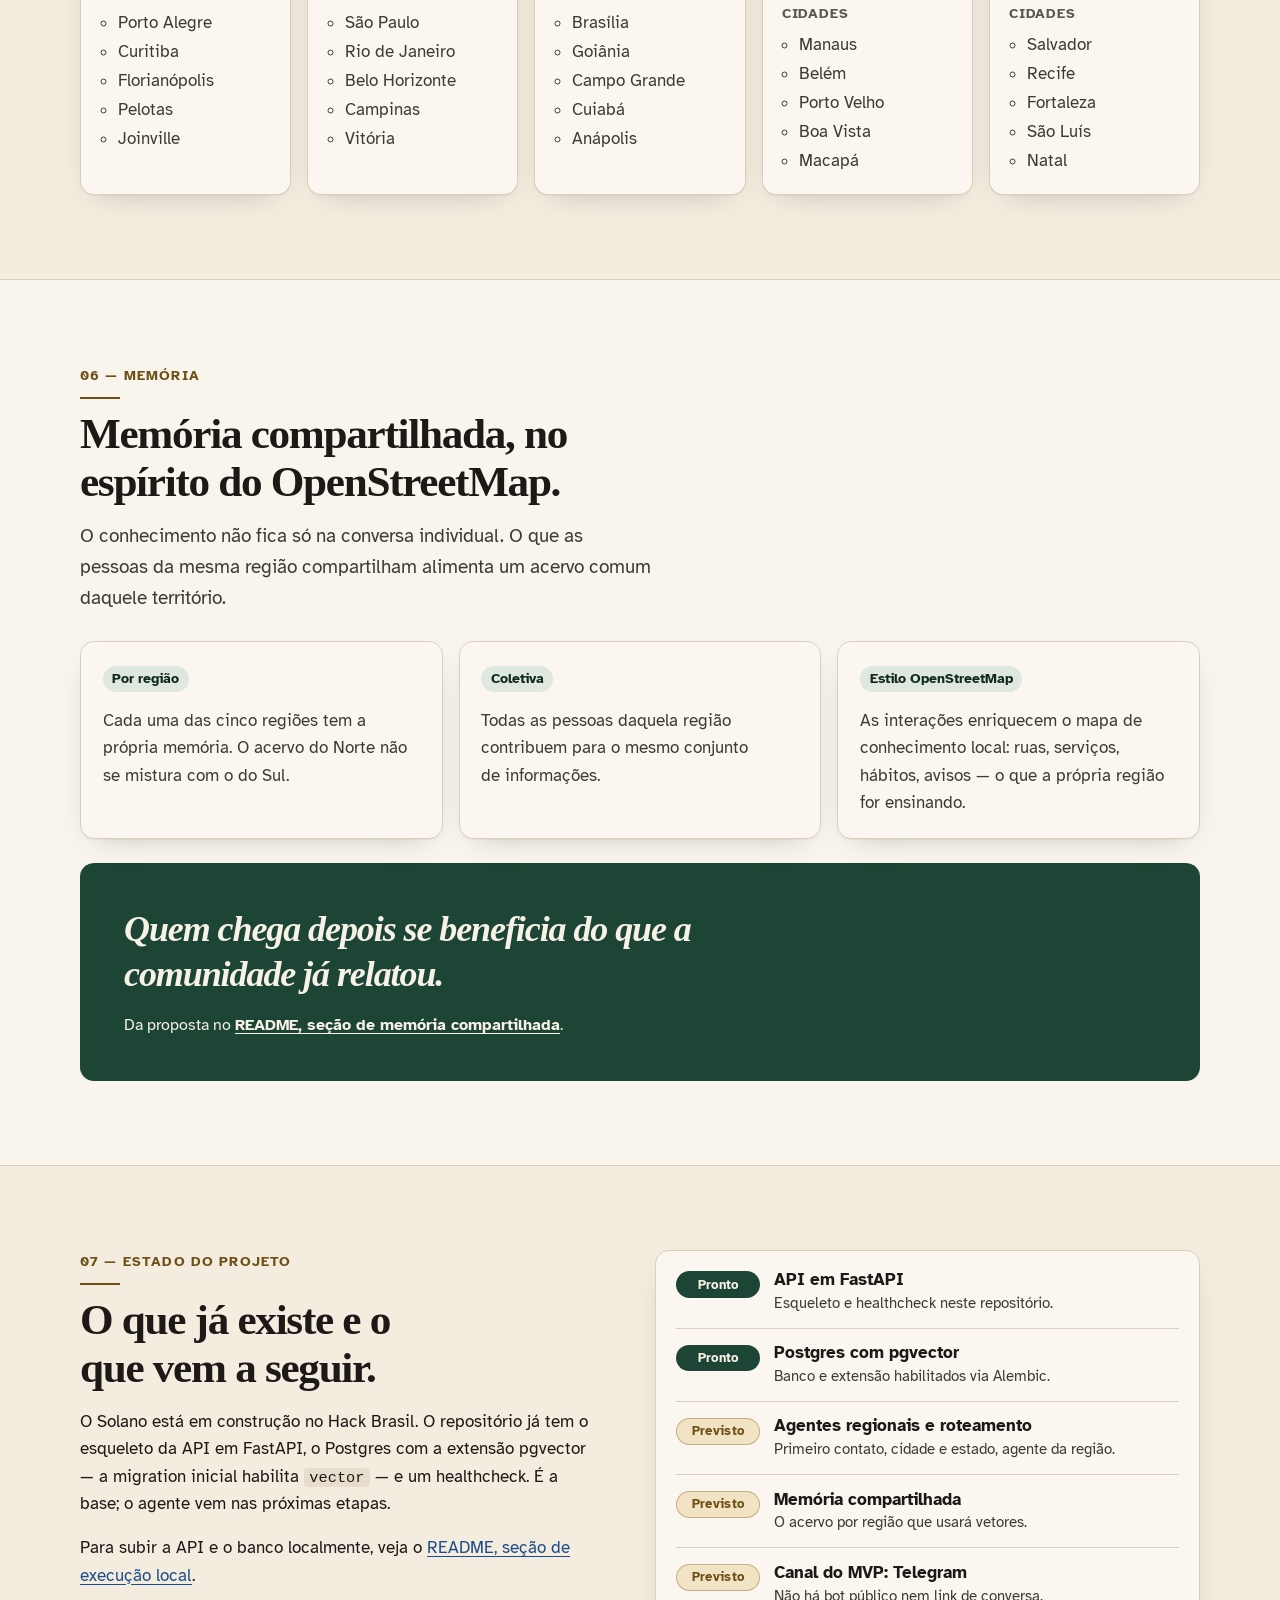
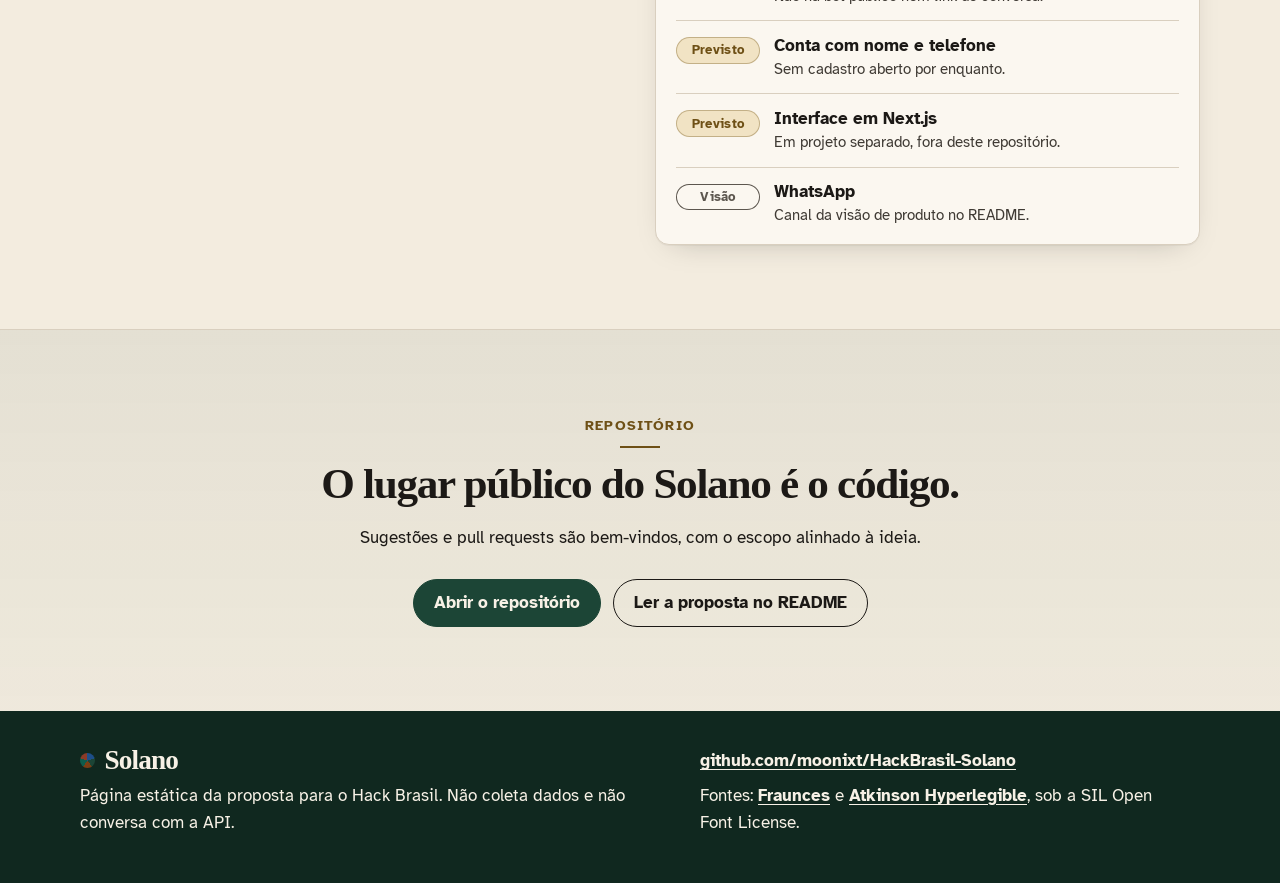
==== commit fe1933bb: "feat(landing): hero com conversa ilustrativa, diagrama de roteamento e status do projeto - Cabeçalho" ====
--- a/docs/index.html
+++ b/docs/index.html
@@ -12,6 +12,7 @@
   <meta property="og:type" content="website">
   <meta property="og:locale" content="pt_BR">
   <link rel="icon" href="favicon.svg" type="image/svg+xml">
+  <link rel="preload" href="fonts/fraunces.woff2" as="font" type="font/woff2" crossorigin>
   <link rel="stylesheet" href="styles.css">
 </head>
 <body>
@@ -20,109 +21,118 @@
   <header class="site-header" id="topo">
     <div class="wrap masthead">
       <a class="wordmark" href="#topo">Solano</a>
+      <nav class="site-nav" aria-label="Seções da página">
+        <ul>
+          <li><a href="#problema">Problema</a></li>
+          <li><a href="#solucao">Solução</a></li>
+          <li><a href="#para-quem">Para quem</a></li>
+          <li><a href="#como-funciona">Como funciona</a></li>
+          <li><a href="#regioes">Regiões</a></li>
+          <li><a href="#memoria">Memória</a></li>
+          <li><a href="#estado">Estado</a></li>
+        </ul>
+      </nav>
       <a class="button button-small" href="https://github.com/moonixt/HackBrasil-Solano">Repositório</a>
     </div>
-    <nav class="wrap site-nav" aria-label="Seções da página">
-      <ul>
-        <li><a href="#problema">Problema</a></li>
-        <li><a href="#solucao">Solução</a></li>
-        <li><a href="#para-quem">Para quem</a></li>
-        <li><a href="#como-funciona">Como funciona</a></li>
-        <li><a href="#regioes">Regiões</a></li>
-        <li><a href="#memoria">Memória</a></li>
-        <li><a href="#estado">Estado</a></li>
-      </ul>
-    </nav>
   </header>
 
   <main id="conteudo">
-    <div class="wrap">
-      <p class="banner" role="note">
-        <strong>Proposta em desenvolvimento.</strong>
-        Esta página apresenta o Solano para a submissão do Hack Brasil.
-        O atendimento por mensagem, os agentes regionais e a memória compartilhada permanecem no desenho do produto.
-        Não há bot público, cadastro aberto nem números de uso.
-      </p>
-
-      <header class="hero">
-        <p class="kicker">Hack Brasil · proposta em desenvolvimento</p>
+    <div class="wrap hero">
+      <div class="hero-copy">
+        <p class="status-pill" role="note">
+          <span class="status-dot" aria-hidden="true"></span>
+          Hack Brasil · proposta em desenvolvimento
+        </p>
         <h1>Um agente de mensagens para cada região do Brasil.</h1>
         <p class="lede">
           O Solano propõe cinco agentes regionais — Sul, Sudeste, Centro-Oeste, Norte e Nordeste —
-          e uma memória compartilhada que as pessoas da mesma região construiriam juntas,
+          e uma memória compartilhada que as pessoas da mesma região constroem juntas,
           no espírito do OpenStreetMap.
         </p>
         <p class="actions">
           <a class="button" href="https://github.com/moonixt/HackBrasil-Solano">Abrir o repositório</a>
-          <a class="button button-secondary" href="#estado">Ver o estado do projeto</a>
-        </p>
-      </header>
+          <a class="button button-secondary" href="#como-funciona">Ver como funciona</a>
+        </p>
+        <ul class="hero-facts" aria-label="Resumo">
+          <li><strong>5</strong> agentes, um por região oficial</li>
+          <li><strong>1</strong> memória coletiva por território</li>
+          <li><strong>2</strong> dados na conta: nome e telefone</li>
+        </ul>
+      </div>
+
+      <figure class="chat" aria-labelledby="chat-legenda">
+        <div class="chat-head" aria-hidden="true">
+          <span class="chat-avatar">S</span>
+          <span>
+            <span class="chat-name">Solano</span>
+            <span class="chat-sub">agente regional</span>
+          </span>
+        </div>
+        <ol class="chat-log">
+          <li class="msg msg-in"><span class="sr-only">Pessoa:</span> Oi! Queria uma dica de serviço aqui perto.</li>
+          <li class="msg msg-out"><span class="sr-only">Solano:</span> Oi! Pra te atender pela sua região: de qual cidade e estado você fala?</li>
+          <li class="msg msg-in"><span class="sr-only">Pessoa:</span> Recife, PE.</li>
+          <li class="msg-route"><span class="route-dot ring-nordeste" aria-hidden="true"></span> Pernambuco → agente <strong>Nordeste</strong></li>
+          <li class="msg msg-out"><span class="sr-only">Solano:</span> Pronto. Daqui em diante quem te acompanha é o agente do Nordeste, com o que a comunidade da região já compartilhou.</li>
+        </ol>
+        <figcaption id="chat-legenda">Ilustração do fluxo descrito no README. Não é uma conversa real.</figcaption>
+      </figure>
     </div>
 
-    <section class="wrap atlas" aria-labelledby="atlas-titulo">
-      <p class="kicker" id="atlas-titulo">Cinco regiões oficiais</p>
-      <ol class="rings">
-        <li class="ring ring-sul">
-          <span class="ring-index" aria-hidden="true">01</span>
-          <span class="ring-name">Sul</span>
-        </li>
-        <li class="ring ring-sudeste">
-          <span class="ring-index" aria-hidden="true">02</span>
-          <span class="ring-name">Sudeste</span>
-        </li>
-        <li class="ring ring-centro">
-          <span class="ring-index" aria-hidden="true">03</span>
-          <span class="ring-name">Centro-<span class="ring-break">Oeste</span></span>
-        </li>
-        <li class="ring ring-norte">
-          <span class="ring-index" aria-hidden="true">04</span>
-          <span class="ring-name">Norte</span>
-        </li>
-        <li class="ring ring-nordeste">
-          <span class="ring-index" aria-hidden="true">05</span>
-          <span class="ring-name">Nordeste</span>
-        </li>
-      </ol>
-      <p class="atlas-note">Cada nome é uma das cinco regiões oficiais. As cidades de exemplo aparecem mais abaixo e não fecham a lista.</p>
-    </section>
-
     <section class="band" id="problema" aria-labelledby="problema-titulo">
-      <div class="wrap prose">
-        <p class="section-index">01 — Problema</p>
-        <h2 id="problema-titulo">O contexto local se perde na conversa de cada pessoa.</h2>
-        <p>
-          A proposta nasce de um incômodo direto. O que uma pessoa relata fica na conversa dela.
-          Um agente único, sem território, trata do mesmo modo quem está no Sul e quem está no Norte.
-          Quem chega depois não herda o que a comunidade daquela região já contou.
-        </p>
-        <p>
-          O Solano parte daí: o conhecimento regional precisa de um lugar comum, separado por território,
-          e alimentado por quem vive ali.
-        </p>
+      <div class="wrap split">
+        <div>
+          <p class="section-index">01 — Problema</p>
+          <h2 id="problema-titulo">O contexto local se perde na conversa de cada pessoa.</h2>
+        </div>
+        <div class="prose">
+          <p>
+            O que uma pessoa relata fica na conversa dela.
+            Um agente único, sem território, trata do mesmo modo quem está no Sul e quem está no Norte.
+            Quem chega depois não herda o que a comunidade daquela região já contou.
+          </p>
+          <p>
+            O Solano parte daí: o conhecimento regional precisa de um lugar comum, separado por território,
+            e alimentado por quem vive ali.
+          </p>
+        </div>
       </div>
     </section>
 
     <section class="band band-alt" id="solucao" aria-labelledby="solucao-titulo">
-      <div class="wrap prose">
+      <div class="wrap">
         <p class="section-index">02 — Solução</p>
         <h2 id="solucao-titulo">Cinco agentes regionais e uma memória por território.</h2>
-        <p>O que segue é o desenho da proposta, não um atendimento já em funcionamento.</p>
-        <p>
-          No desenho, o Solano atende a pessoa a partir da região onde ela está. No primeiro contato,
-          o agente pergunta a cidade e o estado. A conta prevista usa só nome e telefone.
-          A conversa segue com o agente daquela região, que consulta e alimenta
-          uma memória compartilhada entre as pessoas do mesmo território.
-        </p>
-        <p>
-          Cada agente regional teria acesso mais direto ao que importa na sua área:
-          Sul, Sudeste, Centro-Oeste, Norte ou Nordeste.
-        </p>
-        <p>
-          A visão de produto no
-          <a href="https://github.com/moonixt/HackBrasil-Solano/blob/dev/moonixt/README.md">README do repositório</a>
-          descreve essa conversa e fala em WhatsApp. Para o MVP do Hack Brasil, o canal previsto é o Telegram.
-          WhatsApp e Telegram, aqui, são desenho de produto: nenhum dos dois está publicado.
-        </p>
+        <div class="split split-top">
+          <div class="prose">
+            <p>
+              O Solano atende a pessoa a partir da região onde ela está. No primeiro contato,
+              o agente pergunta a cidade e o estado. A conta usa só nome e telefone.
+              A conversa segue com o agente daquela região, que consulta e alimenta
+              uma memória compartilhada entre as pessoas do mesmo território.
+            </p>
+            <p>
+              A visão de produto no
+              <a href="https://github.com/moonixt/HackBrasil-Solano/blob/dev/moonixt/README.md">README do repositório</a>
+              fala em WhatsApp. Para o MVP do Hack Brasil, o canal previsto é o Telegram.
+            </p>
+          </div>
+
+          <figure class="router" aria-label="Diagrama: a mensagem passa pela cidade e estado e chega a um dos cinco agentes, cada um com sua memória">
+            <div class="router-source">
+              <span class="router-step">Mensagem</span>
+              <span class="router-arrow" aria-hidden="true"></span>
+              <span class="router-step">Cidade e estado</span>
+            </div>
+            <ul class="router-targets">
+              <li class="ring-sul"><span class="router-name">Sul</span><span class="router-mem">memória Sul</span></li>
+              <li class="ring-sudeste"><span class="router-name">Sudeste</span><span class="router-mem">memória Sudeste</span></li>
+              <li class="ring-centro"><span class="router-name">Centro-Oeste</span><span class="router-mem">memória C-O</span></li>
+              <li class="ring-norte"><span class="router-name">Norte</span><span class="router-mem">memória Norte</span></li>
+              <li class="ring-nordeste"><span class="router-name">Nordeste</span><span class="router-mem">memória NE</span></li>
+            </ul>
+          </figure>
+        </div>
       </div>
     </section>
 
@@ -132,23 +142,22 @@
         <h2 id="para-quem-titulo">Para quem a proposta foi pensada.</h2>
         <div class="audience">
           <article>
+            <span class="card-tag">Conversa</span>
             <h3>Quem fala com o agente</h3>
             <p>
-              Pessoas que moram ou circulam em uma das cinco regiões oficiais e precisam de um agente
+              Pessoas que moram ou circulam em uma das cinco regiões e precisam de um agente
               de mensagens que parta do próprio território, em vez de um atendimento genérico para o país inteiro.
             </p>
           </article>
           <article>
+            <span class="card-tag">Contribui</span>
             <h3>Quem constrói a memória</h3>
             <p>
               A comunidade dessa região. O que as pessoas compartilham — ruas, serviços, hábitos, avisos —
-              alimentaria o mesmo acervo. Quem chega depois se beneficiaria do que a região já ensinou.
+              alimenta o mesmo acervo. Quem chega depois se beneficia do que a região já ensinou.
             </p>
           </article>
         </div>
-        <p class="fine">
-          Esse é o público da proposta. Não há pessoas cadastradas, comunidade ativa nem atendimento em funcionamento.
-        </p>
       </div>
     </section>
 
@@ -156,42 +165,32 @@
       <div class="wrap">
         <p class="section-index">04 — Fluxo proposto</p>
         <h2 id="como-funciona-titulo">Como a conversa foi desenhada.</h2>
-        <p class="lede lede-tight">Nenhum passo abaixo está disponível para uso. É o fluxo descrito no repositório.</p>
+        <p class="lede lede-tight">Cinco passos, do primeiro “oi” à memória da região.</p>
         <ol class="steps">
           <li>
             <span class="step-num" aria-hidden="true">01</span>
-            <div>
-              <h3>Primeira mensagem</h3>
-              <p>A pessoa envia a primeira mensagem. No MVP, o canal previsto para isso é o Telegram.</p>
-            </div>
+            <h3>Primeira mensagem</h3>
+            <p>A pessoa envia a primeira mensagem. No MVP, pelo Telegram.</p>
           </li>
           <li>
             <span class="step-num" aria-hidden="true">02</span>
-            <div>
-              <h3>Cidade e estado</h3>
-              <p>O agente pergunta de qual cidade e de qual estado a pessoa é, para reconhecer a região.</p>
-            </div>
+            <h3>Cidade e estado</h3>
+            <p>O agente pergunta de qual cidade e estado a pessoa é, para reconhecer a região.</p>
           </li>
           <li>
             <span class="step-num" aria-hidden="true">03</span>
-            <div>
-              <h3>Conta enxuta</h3>
-              <p>A conta seria criada só com nome e telefone.</p>
-            </div>
+            <h3>Conta enxuta</h3>
+            <p>A conta é criada só com nome e telefone.</p>
           </li>
           <li>
             <span class="step-num" aria-hidden="true">04</span>
-            <div>
-              <h3>Agente da região</h3>
-              <p>A conversa passa ao agente regional correspondente: Sul, Sudeste, Centro-Oeste, Norte ou Nordeste.</p>
-            </div>
+            <h3>Agente da região</h3>
+            <p>A conversa passa ao agente regional correspondente.</p>
           </li>
           <li>
             <span class="step-num" aria-hidden="true">05</span>
-            <div>
-              <h3>Memória em comum</h3>
-              <p>O agente responderia com o contexto daquela região. Com o uso, a memória compartilhada iria sendo atualizada.</p>
-            </div>
+            <h3>Memória em comum</h3>
+            <p>O agente responde com o contexto da região, e a memória compartilhada cresce com o uso.</p>
           </li>
         </ol>
       </div>
@@ -202,11 +201,12 @@
         <p class="section-index">05 — Território</p>
         <h2 id="regioes-titulo">As cinco regiões do modelo.</h2>
         <p class="lede lede-tight">
-          O Brasil entra no Solano pelas cinco regiões oficiais. As cidades abaixo são exemplos do repositório, não uma cobertura fechada.
+          O estado informado decide a região. As cidades são exemplos do repositório, não uma cobertura fechada.
         </p>
         <ul class="region-grid">
           <li class="region-card ring-sul">
             <h3>Sul</h3>
+            <p class="ufs" aria-label="Estados">PR · SC · RS</p>
             <p class="region-label">Exemplos de cidades</p>
             <ul>
               <li>Porto Alegre</li>
@@ -218,6 +218,7 @@
           </li>
           <li class="region-card ring-sudeste">
             <h3>Sudeste</h3>
+            <p class="ufs" aria-label="Estados">SP · RJ · MG · ES</p>
             <p class="region-label">Exemplos de cidades</p>
             <ul>
               <li>São Paulo</li>
@@ -229,6 +230,7 @@
           </li>
           <li class="region-card ring-centro">
             <h3>Centro-Oeste</h3>
+            <p class="ufs" aria-label="Estados">GO · MT · MS · DF</p>
             <p class="region-label">Exemplos de cidades</p>
             <ul>
               <li>Brasília</li>
@@ -240,6 +242,7 @@
           </li>
           <li class="region-card ring-norte">
             <h3>Norte</h3>
+            <p class="ufs" aria-label="Estados">AM · PA · AC · RO · RR · AP · TO</p>
             <p class="region-label">Exemplos de cidades</p>
             <ul>
               <li>Manaus</li>
@@ -251,6 +254,7 @@
           </li>
           <li class="region-card ring-nordeste">
             <h3>Nordeste</h3>
+            <p class="ufs" aria-label="Estados">BA · PE · CE · MA · PI · RN · PB · AL · SE</p>
             <p class="region-label">Exemplos de cidades</p>
             <ul>
               <li>Salvador</li>
@@ -269,29 +273,28 @@
         <p class="section-index">06 — Memória</p>
         <h2 id="memoria-titulo">Memória compartilhada, no espírito do OpenStreetMap.</h2>
         <p class="lede lede-tight">
-          O conhecimento não ficaria só na conversa individual. O que as pessoas da mesma região compartilham
-          alimentaria um acervo comum daquele território.
+          O conhecimento não fica só na conversa individual. O que as pessoas da mesma região compartilham
+          alimenta um acervo comum daquele território.
         </p>
         <ul class="memory-grid">
           <li>
-            <h3>Por região</h3>
+            <span class="card-tag">Por região</span>
             <p>Cada uma das cinco regiões tem a própria memória. O acervo do Norte não se mistura com o do Sul.</p>
           </li>
           <li>
-            <h3>Coletiva</h3>
-            <p>As pessoas daquela região contribuiriam para o mesmo conjunto de informações.</p>
-          </li>
-          <li>
-            <h3>Estilo OpenStreetMap</h3>
-            <p>As interações enriqueceriam o mapa de conhecimento local ao longo do tempo: ruas, serviços, hábitos, avisos — o que a própria região fosse ensinando.</p>
+            <span class="card-tag">Coletiva</span>
+            <p>Todas as pessoas daquela região contribuem para o mesmo conjunto de informações.</p>
+          </li>
+          <li>
+            <span class="card-tag">Estilo OpenStreetMap</span>
+            <p>As interações enriquecem o mapa de conhecimento local: ruas, serviços, hábitos, avisos — o que a própria região for ensinando.</p>
           </li>
         </ul>
         <blockquote class="pull">
           <p>Quem chega depois se beneficia do que a comunidade já relatou.</p>
           <footer>
-            Frase da proposta no
+            Da proposta no
             <a href="https://github.com/moonixt/HackBrasil-Solano/blob/dev/moonixt/README.md#memória-compartilhada-por-região">README, seção de memória compartilhada</a>.
-            Descreve a intenção. A memória compartilhada ainda não está em uso.
           </footer>
         </blockquote>
       </div>
@@ -301,61 +304,60 @@
       <div class="wrap state-grid">
         <div class="prose">
           <p class="section-index">07 — Estado do projeto</p>
-          <h2 id="estado-titulo">O que esta página pode afirmar.</h2>
+          <h2 id="estado-titulo">O que já existe e o que vem a seguir.</h2>
           <p>
-            O Solano está em construção no Hack Brasil. O repositório já contém o esqueleto da API em FastAPI,
-            o Postgres e a extensão pgvector — a migration inicial habilita a extensão <code>vector</code> —
-            e um healthcheck da API. Isso prepara a base. Não é o agente.
+            O Solano está em construção no Hack Brasil. O repositório já tem o esqueleto da API em FastAPI,
+            o Postgres com a extensão pgvector — a migration inicial habilita <code>vector</code> —
+            e um healthcheck. É a base; o agente vem nas próximas etapas.
           </p>
           <p>
-            O fluxo de primeiro contato, o roteamento para cada região e a memória compartilhada ficam para as próximas etapas.
-            A interface em Next.js está prevista em projeto separado, fora deste repositório.
+            Para subir a API e o banco localmente, veja o
+            <a href="https://github.com/moonixt/HackBrasil-Solano/blob/dev/moonixt/README.md#backend-local">README, seção de execução local</a>.
           </p>
-          <p>
-            As instruções para subir a API e o banco em ambiente local estão no
-            <a href="https://github.com/moonixt/HackBrasil-Solano/blob/dev/moonixt/README.md#backend-local">README, na seção de execução local</a>.
-          </p>
-        </div>
-        <dl class="spec">
-          <div>
-            <dt>Canal do MVP</dt>
-            <dd>Telegram, previsto. Não há bot público nem link de conversa.</dd>
-          </div>
-          <div>
-            <dt>Outro canal na visão</dt>
-            <dd>O README descreve a conversa no WhatsApp. Também não está publicado.</dd>
-          </div>
-          <div>
-            <dt>Conta prevista</dt>
-            <dd>Nome e telefone, no desenho do produto. Não há cadastro aberto.</dd>
-          </div>
-          <div>
-            <dt>API</dt>
-            <dd>FastAPI neste repositório: esqueleto e healthcheck.</dd>
-          </div>
-          <div>
-            <dt>Dados</dt>
-            <dd>Postgres com pgvector. A memória regional que usaria vetores ainda não foi construída.</dd>
-          </div>
-          <div>
-            <dt>Interface</dt>
-            <dd>Next.js, previsto em projeto separado.</dd>
-          </div>
-          <div>
-            <dt>Agentes e memória</dt>
-            <dd>Desenhados nesta proposta. Ainda não operam.</dd>
-          </div>
-        </dl>
+        </div>
+        <ul class="status-list">
+          <li>
+            <span class="badge badge-done">Pronto</span>
+            <div><strong>API em FastAPI</strong><span>Esqueleto e healthcheck neste repositório.</span></div>
+          </li>
+          <li>
+            <span class="badge badge-done">Pronto</span>
+            <div><strong>Postgres com pgvector</strong><span>Banco e extensão habilitados via Alembic.</span></div>
+          </li>
+          <li>
+            <span class="badge badge-next">Previsto</span>
+            <div><strong>Agentes regionais e roteamento</strong><span>Primeiro contato, cidade e estado, agente da região.</span></div>
+          </li>
+          <li>
+            <span class="badge badge-next">Previsto</span>
+            <div><strong>Memória compartilhada</strong><span>O acervo por região que usará vetores.</span></div>
+          </li>
+          <li>
+            <span class="badge badge-next">Previsto</span>
+            <div><strong>Canal do MVP: Telegram</strong><span>Não há bot público nem link de conversa.</span></div>
+          </li>
+          <li>
+            <span class="badge badge-next">Previsto</span>
+            <div><strong>Conta com nome e telefone</strong><span>Sem cadastro aberto por enquanto.</span></div>
+          </li>
+          <li>
+            <span class="badge badge-next">Previsto</span>
+            <div><strong>Interface em Next.js</strong><span>Em projeto separado, fora deste repositório.</span></div>
+          </li>
+          <li>
+            <span class="badge badge-vision">Visão</span>
+            <div><strong>WhatsApp</strong><span>Canal da visão de produto no README.</span></div>
+          </li>
+        </ul>
       </div>
     </section>
 
     <section class="band cta" id="repositorio" aria-labelledby="repositorio-titulo">
-      <div class="wrap prose">
+      <div class="wrap prose cta-inner">
         <p class="section-index">Repositório</p>
         <h2 id="repositorio-titulo">O lugar público do Solano é o código.</h2>
         <p>
-          Sugestões e pull requests são bem-vindos, com o escopo alinhado à ideia — sem inflar o produto.
-          Não existe um bot de Telegram para chamar a partir desta página.
+          Sugestões e pull requests são bem-vindos, com o escopo alinhado à ideia.
         </p>
         <p class="actions">
           <a class="button" href="https://github.com/moonixt/HackBrasil-Solano">Abrir o repositório</a>
--- a/docs/styles.css
+++ b/docs/styles.css
@@ -51,16 +51,18 @@
   --line: #d9cfbf;
   --green: #1c4536;
   --green-deep: #10281f;
+  --green-tint: #dfe8df;
   --cream: #f7f1e6;
   --blue: #1d4e89;
   --gold-ink: #6e5016;
+  --gold-tint: #f1e3c4;
   --cerrado: #7a3e14;
   --amazonia: #0f5c4c;
   --terra: #8a3b28;
   --serif: "Fraunces", "Iowan Old Style", Palatino, "Palatino Linotype", Georgia, serif;
   --sans: "Atkinson Hyperlegible", "Segoe UI", "Avenir Next", "Trebuchet MS", sans-serif;
-  --shadow: 0 1px 0 rgba(28, 25, 22, 0.04);
-  --header-offset: 1rem;
+  --shadow: 0 1px 0 rgba(28, 25, 22, 0.04), 0 10px 30px -18px rgba(28, 25, 22, 0.35);
+  --radius: 14px;
 }
 
 *,
@@ -71,6 +73,7 @@
 
 html {
   scroll-padding-top: 1.25rem;
+  scroll-behavior: smooth;
 }
 
 body {
@@ -84,14 +87,6 @@
   overflow-wrap: anywhere;
 }
 
-body::before {
-  content: "";
-  display: block;
-  height: 0.45rem;
-  background:
-    linear-gradient(90deg, transparent 0 1.25rem, var(--green) 1.25rem 4.5rem, transparent 4.5rem);
-}
-
 img,
 svg {
   max-width: 100%;
@@ -109,6 +104,15 @@
 ::selection {
   background: #d5e4da;
   color: var(--green-deep);
+}
+
+.sr-only {
+  position: absolute;
+  width: 1px;
+  height: 1px;
+  overflow: hidden;
+  clip-path: inset(50%);
+  white-space: nowrap;
 }
 
 .skip {
@@ -134,30 +138,50 @@
   margin-inline: auto;
 }
 
+/* Cabeçalho */
+
 .site-header {
-  padding-top: 1rem;
-  background: var(--paper);
+  position: sticky;
+  top: 0;
+  z-index: 5;
+  background: rgba(243, 236, 223, 0.92);
+  backdrop-filter: saturate(1.4) blur(10px);
   border-bottom: 1px solid var(--line);
 }
 
 .masthead {
-  display: flex;
-  flex-wrap: wrap;
+  display: grid;
+  grid-template-columns: auto 1fr auto;
+  grid-template-areas:
+    "mark . cta"
+    "nav nav nav";
   align-items: center;
-  justify-content: space-between;
-  gap: 0.75rem 1rem;
+  column-gap: 1rem;
+  padding-top: 0.6rem;
 }
 
 .wordmark {
+  grid-area: mark;
   font-family: var(--serif);
   font-weight: 620;
-  font-size: 1.85rem;
+  font-size: 1.7rem;
   letter-spacing: -0.03em;
   color: var(--ink);
   text-decoration: none;
   line-height: 1;
 }
 
+.wordmark::before {
+  content: "";
+  display: inline-block;
+  width: 0.55em;
+  height: 0.55em;
+  margin-right: 0.35em;
+  border-radius: 50%;
+  background: conic-gradient(var(--blue) 0 20%, var(--green) 0 40%, var(--cerrado) 0 60%, var(--amazonia) 0 80%, var(--terra) 0);
+  vertical-align: 0.05em;
+}
+
 .wordmark:hover {
   color: var(--green);
 }
@@ -166,13 +190,29 @@
   margin: 0 0 0.35rem;
 }
 
+.masthead > .button {
+  grid-area: cta;
+}
+
+.site-nav {
+  grid-area: nav;
+  margin-inline: -0.7rem;
+  overflow-x: auto;
+  scrollbar-width: none;
+  mask-image: linear-gradient(90deg, #000 85%, transparent);
+}
+
+.site-nav::-webkit-scrollbar {
+  display: none;
+}
+
 .site-nav ul {
   display: flex;
-  flex-wrap: wrap;
-  gap: 0.35rem 0.4rem;
+  gap: 0.15rem;
   list-style: none;
-  margin: 0.85rem 0 0;
-  padding: 0 0 0.9rem;
+  margin: 0;
+  padding: 0.25rem 0 0.35rem;
+  white-space: nowrap;
 }
 
 .site-nav a {
@@ -180,60 +220,90 @@
   align-items: center;
   min-height: 44px;
   padding: 0.35rem 0.7rem;
-  color: var(--ink);
+  color: var(--soft);
   text-decoration: none;
   border-radius: 999px;
-  font-size: 1rem;
+  font-size: 0.97rem;
 }
 
 .site-nav a:hover {
   background: var(--paper-deep);
-  text-decoration: underline;
-  text-underline-offset: 0.18em;
-}
-
-.banner {
-  margin: 1.5rem 0 0;
-  padding: 0.95rem 1rem;
-  background: var(--card);
-  border: 1px solid var(--line);
-  border-left: 4px solid var(--gold-ink);
-  color: var(--soft);
-  box-shadow: var(--shadow);
-}
-
-.banner strong {
   color: var(--ink);
 }
 
-.hero {
-  padding: 2.5rem 0 1.25rem;
-}
-
-.kicker {
-  margin: 0 0 0.85rem;
-  color: var(--green);
-  font-size: 0.95rem;
-  font-weight: 700;
-  letter-spacing: 0.08em;
-  text-transform: uppercase;
-}
-
-.kicker::after {
-  content: "";
-  display: block;
-  width: 3rem;
-  height: 2px;
-  margin-top: 0.75rem;
-  background: var(--gold-ink);
-}
+/* Botões */
+
+.actions {
+  display: flex;
+  flex-wrap: wrap;
+  gap: 0.75rem;
+  margin: 1.75rem 0 0;
+}
+
+.button {
+  display: inline-flex;
+  align-items: center;
+  justify-content: center;
+  min-height: 48px;
+  padding: 0.7rem 1.25rem;
+  background: var(--green);
+  color: var(--cream);
+  text-decoration: none;
+  border: 1.5px solid var(--green);
+  border-radius: 999px;
+  font-weight: 700;
+  line-height: 1.3;
+  text-align: center;
+  transition: background-color 0.15s, color 0.15s, transform 0.15s;
+}
+
+.button:hover {
+  background: var(--green-deep);
+  border-color: var(--green-deep);
+  color: var(--cream);
+  transform: translateY(-1px);
+}
+
+.button-secondary {
+  background: transparent;
+  color: var(--ink);
+  border-color: var(--ink);
+}
+
+.button-secondary:hover {
+  background: var(--ink);
+  color: var(--cream);
+}
+
+/* .prose a é mais específico que .button e pintaria o texto de azul sobre o verde. */
+.prose a.button,
+.prose a.button:hover {
+  color: var(--cream);
+}
+
+.prose a.button-secondary {
+  color: var(--ink);
+}
+
+.prose a.button-secondary:hover {
+  background: var(--ink);
+  color: var(--cream);
+}
+
+.button-small {
+  min-height: 44px;
+  padding: 0.45rem 1rem;
+  font-size: 0.97rem;
+}
+
+/* Tipografia */
 
 h1,
 h2,
 h3 {
   font-family: var(--serif);
   font-weight: 620;
-  line-height: 1.12;
+  line-height: 1.1;
   letter-spacing: -0.03em;
   text-wrap: balance;
 }
@@ -241,7 +311,7 @@
 h1 {
   margin: 0;
   max-width: 12em;
-  font-size: clamp(2.4rem, 6vw, 4.5rem);
+  font-size: clamp(2.4rem, 5.4vw, 4.4rem);
 }
 
 h2 {
@@ -252,199 +322,55 @@
 
 h3 {
   margin: 0 0 0.45rem;
-  font-size: 1.45rem;
+  font-size: 1.35rem;
   letter-spacing: -0.02em;
 }
 
+p {
+  text-wrap: pretty;
+}
+
 .lede {
-  max-width: 40rem;
-  margin: 1.15rem 0 0;
+  max-width: 38rem;
+  margin: 1.25rem 0 0;
   color: var(--soft);
   font-size: 1.2rem;
-  text-wrap: pretty;
 }
 
 .lede-tight {
   margin-top: 0;
-  margin-bottom: 1.5rem;
-}
-
-p {
-  text-wrap: pretty;
+  margin-bottom: 1.75rem;
 }
 
 .prose p,
 .audience p,
 .memory-grid p,
 .steps p,
-.fine,
-.atlas-note,
 .site-footer p {
   max-width: 42rem;
-}
-
-.actions {
-  display: flex;
-  flex-wrap: wrap;
-  gap: 0.75rem;
-  margin: 1.5rem 0 0;
-}
-
-.button {
-  display: inline-flex;
-  align-items: center;
-  justify-content: center;
-  min-height: 48px;
-  padding: 0.7rem 1.15rem;
-  background: var(--green);
-  color: var(--cream);
-  text-decoration: none;
-  border: 1.5px solid var(--green);
-  border-radius: 999px;
-  font-weight: 700;
-  line-height: 1.3;
-  text-align: center;
-}
-
-.button:hover {
-  background: var(--green-deep);
-  border-color: var(--green-deep);
-  color: var(--cream);
-}
-
-.button-secondary {
-  background: transparent;
-  color: var(--ink);
-  border-color: var(--ink);
-}
-
-.button-secondary:hover {
-  background: var(--ink);
-  color: var(--cream);
-}
-
-/* .prose a é mais específico que .button e pintaria o texto de azul sobre o verde. */
-.prose a.button,
-.prose a.button:hover {
-  color: var(--cream);
-}
-
-.prose a.button-secondary {
-  color: var(--ink);
-}
-
-.prose a.button-secondary:hover {
-  background: var(--ink);
-  color: var(--cream);
-}
-
-.button-small {
-  min-height: 44px;
-  padding: 0.45rem 0.95rem;
-}
-
-.atlas {
-  position: relative;
-  isolation: isolate;
-  overflow: clip;
-  padding: 1.5rem 0 2.75rem;
-}
-
-.rings {
-  position: relative;
-  display: flex;
-  flex-wrap: wrap;
-  justify-content: center;
-  gap: 0.75rem;
-  list-style: none;
-  margin: 0;
-  padding: 0.4rem 0 0;
-}
-
-.rings::before {
-  content: "";
-  position: absolute;
-  z-index: -1;
-  left: 50%;
-  top: 50%;
-  width: min(34vw, 16rem);
-  aspect-ratio: 1;
-  transform: translate(-50%, -50%) rotate(45deg);
-  border: 1px solid rgba(28, 69, 54, 0.22);
-  border-radius: 1.5rem;
-  pointer-events: none;
-}
-
-.ring {
-  display: flex;
-  flex-direction: column;
-  align-items: center;
-  justify-content: center;
-  width: 100%;
-  min-height: 4.25rem;
-  margin: 0;
-  padding: 0.85rem 1rem;
-  border: 2px solid var(--ink);
-  border-radius: 999px;
-  background: rgba(251, 247, 240, 0.94);
-  text-align: center;
-}
-
-.ring-index {
-  color: var(--gold-ink);
-  font-size: 0.875rem;
-  font-weight: 700;
-  letter-spacing: 0.08em;
-}
-
-.ring-name {
-  font-family: var(--serif);
-  font-weight: 650;
-  font-size: 1.35rem;
-  letter-spacing: -0.02em;
-  line-height: 1.05;
-}
-
-.ring-break {
-  display: inline;
-}
-
-.ring-sul { border-color: var(--blue); }
-.ring-sudeste { border-color: var(--green); }
-.ring-centro { border-color: var(--cerrado); }
-.ring-norte { border-color: var(--amazonia); }
-.ring-nordeste { border-color: var(--terra); }
-
-.atlas-note {
-  margin: 1.25rem auto 0;
-  text-align: center;
-  color: var(--soft);
-}
-
-.band {
-  padding: 3.25rem 0;
-}
-
-.band-alt {
-  background: rgba(255, 253, 248, 0.55);
-  border-block: 1px solid var(--line);
 }
 
 .section-index {
   margin: 0 0 0.7rem;
   color: var(--gold-ink);
-  font-size: 0.95rem;
-  font-weight: 700;
-  letter-spacing: 0.06em;
+  font-size: 0.9rem;
+  font-weight: 700;
+  letter-spacing: 0.08em;
   text-transform: uppercase;
 }
 
+.section-index::after {
+  content: "";
+  display: block;
+  width: 2.5rem;
+  height: 2px;
+  margin-top: 0.6rem;
+  background: var(--gold-ink);
+}
+
 .prose a,
-.fine a,
-.spec a,
 .pull a,
-.site-footer a,
-.atlas a {
+.site-footer a {
   color: var(--blue);
   text-underline-offset: 0.16em;
 }
@@ -455,19 +381,361 @@
   color: var(--green-deep);
 }
 
+code {
+  font-family: ui-monospace, "Cascadia Code", "Source Code Pro", Menlo, Consolas, monospace;
+  font-size: 0.9em;
+  background: var(--paper-deep);
+  padding: 0.05em 0.35em;
+  border-radius: 4px;
+}
+
+/* Hero */
+
+.hero {
+  display: grid;
+  gap: 2.5rem;
+  padding: clamp(2.25rem, 6vw, 4.5rem) 0 clamp(2.5rem, 6vw, 4.5rem);
+}
+
+.status-pill {
+  display: inline-flex;
+  align-items: center;
+  gap: 0.55rem;
+  margin: 0 0 1.25rem;
+  padding: 0.35rem 0.85rem 0.35rem 0.7rem;
+  background: var(--gold-tint);
+  color: var(--gold-ink);
+  border: 1px solid rgba(110, 80, 22, 0.25);
+  border-radius: 999px;
+  font-size: 0.9rem;
+  font-weight: 700;
+  letter-spacing: 0.02em;
+}
+
+.status-dot {
+  width: 0.55rem;
+  height: 0.55rem;
+  border-radius: 50%;
+  background: var(--gold-ink);
+  box-shadow: 0 0 0 0 rgba(110, 80, 22, 0.45);
+  animation: pulse 2.4s ease-out infinite;
+}
+
+@keyframes pulse {
+  70% { box-shadow: 0 0 0 0.45rem rgba(110, 80, 22, 0); }
+  100% { box-shadow: 0 0 0 0 rgba(110, 80, 22, 0); }
+}
+
+.hero-facts {
+  display: grid;
+  grid-template-columns: repeat(3, minmax(0, 1fr));
+  gap: 1rem;
+  list-style: none;
+  margin: 2rem 0 0;
+  padding: 1.25rem 0 0;
+  border-top: 1px solid var(--line);
+  color: var(--soft);
+  font-size: 0.92rem;
+}
+
+.hero-facts li {
+  display: flex;
+  flex-direction: column;
+  gap: 0.3rem;
+  line-height: 1.3;
+}
+
+.hero-facts strong {
+  font-family: var(--serif);
+  font-size: 1.9rem;
+  font-weight: 620;
+  color: var(--green);
+  line-height: 1;
+}
+
+/* Conversa ilustrativa */
+
+.chat {
+  align-self: center;
+  width: 100%;
+  max-width: 25rem;
+  margin: 0 auto;
+  padding: 0 0 1rem;
+  background: var(--card);
+  border: 1px solid var(--line);
+  border-radius: 22px;
+  box-shadow: var(--shadow), 0 30px 60px -30px rgba(16, 40, 31, 0.45);
+  overflow: hidden;
+}
+
+.chat-head {
+  display: flex;
+  align-items: center;
+  gap: 0.7rem;
+  padding: 0.8rem 1rem;
+  background: var(--green);
+  color: var(--cream);
+}
+
+.chat-avatar {
+  display: grid;
+  place-items: center;
+  width: 2.25rem;
+  height: 2.25rem;
+  border-radius: 50%;
+  background: var(--cream);
+  color: var(--green);
+  font-family: var(--serif);
+  font-weight: 700;
+  font-size: 1.1rem;
+}
+
+.chat-name {
+  display: block;
+  font-weight: 700;
+  line-height: 1.2;
+}
+
+.chat-sub {
+  display: block;
+  font-size: 0.85rem;
+  opacity: 0.85;
+}
+
+.chat-log {
+  display: flex;
+  flex-direction: column;
+  gap: 0.55rem;
+  list-style: none;
+  margin: 0;
+  padding: 1rem 1rem 0.5rem;
+  font-size: 0.97rem;
+  line-height: 1.45;
+}
+
+.msg {
+  max-width: 85%;
+  padding: 0.6rem 0.85rem;
+  border-radius: 16px;
+  animation: rise 0.45s ease-out both;
+}
+
+.msg-in {
+  align-self: flex-end;
+  background: var(--green-tint);
+  color: var(--green-deep);
+  border-bottom-right-radius: 4px;
+}
+
+.msg-out {
+  align-self: flex-start;
+  background: #fff;
+  border: 1px solid var(--line);
+  color: var(--ink);
+  border-bottom-left-radius: 4px;
+}
+
+.msg-route {
+  align-self: center;
+  display: inline-flex;
+  align-items: center;
+  gap: 0.45rem;
+  margin: 0.2rem 0;
+  padding: 0.3rem 0.75rem;
+  border: 1px dashed var(--muted);
+  border-radius: 999px;
+  color: var(--soft);
+  font-size: 0.85rem;
+  animation: rise 0.45s ease-out both;
+}
+
+.route-dot {
+  width: 0.6rem;
+  height: 0.6rem;
+  border-radius: 50%;
+  background: var(--terra);
+}
+
+.chat-log > :nth-child(1) { animation-delay: 0.2s; }
+.chat-log > :nth-child(2) { animation-delay: 0.8s; }
+.chat-log > :nth-child(3) { animation-delay: 1.4s; }
+.chat-log > :nth-child(4) { animation-delay: 1.9s; }
+.chat-log > :nth-child(5) { animation-delay: 2.4s; }
+
+@keyframes rise {
+  from { opacity: 0; transform: translateY(8px); }
+  to { opacity: 1; transform: none; }
+}
+
+.chat figcaption {
+  padding: 0.5rem 1rem 0;
+  color: var(--muted);
+  font-size: 0.85rem;
+  text-align: center;
+}
+
+/* Seções */
+
+.band {
+  padding: clamp(3.25rem, 7vw, 5.25rem) 0;
+}
+
+.band-alt {
+  background: rgba(255, 253, 248, 0.55);
+  border-block: 1px solid var(--line);
+}
+
+.split {
+  display: grid;
+  gap: 1rem 3rem;
+}
+
+.split .prose p:first-child {
+  margin-top: 0;
+}
+
+.split-top {
+  margin-top: 0.5rem;
+  gap: 2rem 3rem;
+}
+
+/* Diagrama de roteamento */
+
+.router {
+  margin: 0;
+  padding: 1.25rem;
+  background: var(--card);
+  border: 1px solid var(--line);
+  border-radius: var(--radius);
+  box-shadow: var(--shadow);
+}
+
+.router-source {
+  display: flex;
+  flex-wrap: wrap;
+  align-items: center;
+  justify-content: center;
+  gap: 0.5rem;
+}
+
+.router-step {
+  padding: 0.45rem 0.85rem;
+  border: 1.5px solid var(--ink);
+  border-radius: 999px;
+  font-weight: 700;
+  font-size: 0.95rem;
+  background: #fff;
+}
+
+.router-arrow {
+  width: 1.75rem;
+  height: 2px;
+  background: var(--ink);
+  position: relative;
+}
+
+.router-arrow::after {
+  content: "";
+  position: absolute;
+  right: -1px;
+  top: -4px;
+  border: 5px solid transparent;
+  border-left: 7px solid var(--ink);
+  border-right: 0;
+}
+
+.router-targets {
+  position: relative;
+  display: grid;
+  grid-template-columns: repeat(5, minmax(0, 1fr));
+  gap: 0.4rem;
+  list-style: none;
+  margin: 1.5rem 0 0;
+  padding: 1.25rem 0 0;
+}
+
+/* Linha que distribui a mensagem para os cinco agentes. */
+.router-targets::before {
+  content: "";
+  position: absolute;
+  top: 0;
+  left: 10%;
+  right: 10%;
+  height: 1.25rem;
+  border: 1.5px solid var(--ink);
+  border-bottom: 0;
+  border-radius: 10px 10px 0 0;
+}
+
+.router-targets::after {
+  content: "";
+  position: absolute;
+  top: -1.5rem;
+  left: 50%;
+  width: 1.5px;
+  height: 1.5rem;
+  background: var(--ink);
+}
+
+.router-targets li {
+  position: relative;
+  display: flex;
+  flex-direction: column;
+  align-items: center;
+  gap: 0.4rem;
+  padding-top: 0.15rem;
+  text-align: center;
+}
+
+.router-name {
+  display: grid;
+  place-items: center;
+  width: 100%;
+  aspect-ratio: 1;
+  max-width: 5.5rem;
+  border: 2px solid currentColor;
+  border-radius: 50%;
+  background: #fff;
+  font-family: var(--serif);
+  font-weight: 650;
+  font-size: clamp(0.66rem, 1.6vw, 0.92rem);
+  line-height: 1.05;
+  padding: 0.15rem;
+  overflow-wrap: normal;
+}
+
+.router-mem {
+  padding: 0.15rem 0.4rem;
+  border-radius: 6px;
+  background: var(--paper-deep);
+  color: var(--soft);
+  font-size: 0.72rem;
+  font-weight: 700;
+  line-height: 1.25;
+}
+
+.router-targets .ring-sul { color: var(--blue); }
+.router-targets .ring-sudeste { color: var(--green); }
+.router-targets .ring-centro { color: var(--cerrado); }
+.router-targets .ring-norte { color: var(--amazonia); }
+.router-targets .ring-nordeste { color: var(--terra); }
+
+/* Cartões */
+
 .audience,
 .memory-grid {
   display: grid;
-  gap: 0.9rem;
-  margin-top: 1.4rem;
+  gap: 1rem;
+  margin-top: 1.5rem;
 }
 
 .audience article,
 .memory-grid li {
   margin: 0;
-  padding: 1.15rem 1.15rem 1.2rem;
+  padding: 1.35rem 1.35rem 1.4rem;
   background: var(--card);
   border: 1px solid var(--line);
+  border-radius: var(--radius);
   box-shadow: var(--shadow);
 }
 
@@ -483,59 +751,106 @@
   color: var(--soft);
 }
 
-.fine {
-  margin: 1rem 0 0;
-  color: var(--soft);
-}
+.audience p,
+.memory-grid p {
+  margin: 0.25rem 0 0;
+}
+
+.card-tag {
+  display: inline-block;
+  margin-bottom: 0.7rem;
+  padding: 0.15rem 0.6rem;
+  border-radius: 999px;
+  background: var(--green-tint);
+  color: var(--green-deep);
+  font-size: 0.85rem;
+  font-weight: 700;
+}
+
+/* Passos */
 
 .steps {
-  list-style: none;
-  margin: 0.5rem 0 0;
-  padding: 0;
-  max-width: 46rem;
-}
-
-.steps li {
   display: grid;
-  grid-template-columns: auto minmax(0, 1fr);
-  gap: 0.85rem 1rem;
-  align-items: start;
-  padding: 1.05rem 0;
-  border-top: 1px solid var(--line);
-}
-
-.step-num {
-  font-family: var(--serif);
-  font-weight: 650;
-  font-size: 1.6rem;
-  line-height: 1;
-  color: var(--green);
-  padding-top: 0.15rem;
-}
-
-.steps h3 {
-  font-size: 1.35rem;
-}
-
-.steps p {
-  margin: 0.25rem 0 0;
-}
-
-.region-grid {
-  display: grid;
-  gap: 0.8rem;
+  gap: 0;
   list-style: none;
   margin: 0;
   padding: 0;
+  counter-reset: step;
+}
+
+.steps li {
+  position: relative;
+  padding: 0 0 1.5rem 3.5rem;
+}
+
+/* Trilho vertical ligando os passos no celular. */
+.steps li::before {
+  content: "";
+  position: absolute;
+  left: 1.2rem;
+  top: 2.6rem;
+  bottom: 0.3rem;
+  width: 2px;
+  background: var(--line);
+}
+
+.steps li:last-child::before {
+  display: none;
+}
+
+.step-num {
+  position: absolute;
+  left: 0;
+  top: 0;
+  display: grid;
+  place-items: center;
+  width: 2.45rem;
+  height: 2.45rem;
+  border-radius: 50%;
+  background: var(--green);
+  color: var(--cream);
+  font-weight: 700;
+  font-size: 0.95rem;
+  letter-spacing: 0.02em;
+}
+
+.steps h3 {
+  margin: 0;
+  padding-top: 0.35rem;
+  font-size: 1.25rem;
+}
+
+.steps p {
+  margin: 0.35rem 0 0;
+}
+
+/* Regiões */
+
+.region-grid {
+  display: grid;
+  gap: 1rem;
+  list-style: none;
+  margin: 0;
+  padding: 0;
 }
 
 .region-card {
   margin: 0;
-  padding: 1rem 1rem 1.1rem;
+  padding: 1.2rem 1.2rem 1.25rem;
   background: var(--card);
   border: 1px solid var(--line);
-  border-top: 4px solid var(--ink);
+  border-top: 5px solid var(--ink);
+  border-radius: var(--radius);
   box-shadow: var(--shadow);
+  transition: transform 0.2s;
+}
+
+.region-card:hover {
+  transform: translateY(-3px);
+}
+
+.region-card h3 {
+  margin-bottom: 0.3rem;
 }
 
 .region-card.ring-sul { border-top-color: var(--blue); }
@@ -544,27 +859,42 @@
 .region-card.ring-norte { border-top-color: var(--amazonia); }
 .region-card.ring-nordeste { border-top-color: var(--terra); }
 
+.ufs {
+  margin: 0 0 0.9rem;
+  color: var(--gold-ink);
+  font-size: 0.85rem;
+  font-weight: 700;
+  letter-spacing: 0.04em;
+}
+
 .region-label {
   margin: 0 0 0.35rem;
+  padding-top: 0.75rem;
+  border-top: 1px solid var(--line);
   color: var(--muted);
-  font-size: 0.95rem;
-  font-weight: 700;
+  font-size: 0.85rem;
+  font-weight: 700;
+  text-transform: uppercase;
+  letter-spacing: 0.06em;
 }
 
 .region-card ul {
   margin: 0;
-  padding-left: 1.15rem;
+  padding-left: 1.1rem;
 }
 
 .region-card li + li {
   margin-top: 0.12rem;
 }
 
+/* Citação */
+
 .pull {
-  margin: 1.4rem 0 0;
-  padding: clamp(1.4rem, 4vw, 2.6rem);
+  margin: 1.5rem 0 0;
+  padding: clamp(1.5rem, 4vw, 2.75rem);
   background: var(--green);
   color: var(--cream);
+  border-radius: var(--radius);
 }
 
 .pull p {
@@ -582,7 +912,6 @@
 .pull footer {
   margin-top: 1rem;
   max-width: 40rem;
-  font-style: normal;
   font-size: 1rem;
   line-height: 1.5;
 }
@@ -596,48 +925,107 @@
   color: var(--paper);
 }
 
+/* Estado do projeto */
+
 .state-grid {
   display: grid;
-  gap: 1.75rem;
-}
-
-.spec {
+  gap: 2rem;
+}
+
+.badge {
+  display: inline-block;
+  flex: none;
+  min-width: 5.25rem;
+  padding: 0.2rem 0.6rem;
+  border-radius: 999px;
+  font-size: 0.8rem;
+  font-weight: 700;
+  text-align: center;
+  letter-spacing: 0.02em;
+}
+
+.badge-done {
+  background: var(--green);
+  color: var(--cream);
+}
+
+.badge-next {
+  background: var(--gold-tint);
+  color: var(--gold-ink);
+  box-shadow: inset 0 0 0 1px rgba(110, 80, 22, 0.35);
+}
+
+.badge-vision {
+  background: transparent;
+  color: var(--muted);
+  box-shadow: inset 0 0 0 1px var(--muted);
+}
+
+.status-list {
+  list-style: none;
   margin: 0;
-  padding: 0.2rem 0 0;
-}
-
-.spec div {
-  display: grid;
-  gap: 0.2rem;
+  padding: 0.25rem 1.25rem;
+  background: var(--card);
+  border: 1px solid var(--line);
+  border-radius: var(--radius);
+  box-shadow: var(--shadow);
+}
+
+.status-list li {
+  display: flex;
+  align-items: flex-start;
+  gap: 0.9rem;
   padding: 0.85rem 0;
+}
+
+.status-list li + li {
   border-top: 1px solid var(--line);
 }
 
-.spec dt {
-  font-weight: 700;
-}
-
-.spec dd {
-  margin: 0;
+.status-list .badge {
+  margin-top: 0.15rem;
+}
+
+.status-list strong {
+  display: block;
+  line-height: 1.35;
+}
+
+.status-list span:not(.badge) {
+  display: block;
   color: var(--soft);
-}
-
-code {
-  font-family: ui-monospace, "Cascadia Code", "Source Code Pro", Menlo, Consolas, monospace;
-  font-size: 0.92em;
-  background: var(--paper-deep);
-  padding: 0.05em 0.3em;
-}
+  font-size: 0.95rem;
+  line-height: 1.45;
+}
+
+/* Chamada final e rodapé */
 
 .cta {
   background:
-    linear-gradient(180deg, rgba(28, 69, 54, 0.06), rgba(28, 69, 54, 0.06)),
+    linear-gradient(180deg, rgba(28, 69, 54, 0.07), rgba(28, 69, 54, 0.02)),
     var(--paper);
   border-top: 1px solid var(--line);
 }
 
+.cta-inner {
+  text-align: center;
+}
+
+.cta-inner h2,
+.cta-inner p {
+  margin-inline: auto;
+}
+
+.cta-inner .section-index::after {
+  margin-inline: auto;
+}
+
+.cta-inner .actions {
+  justify-content: center;
+}
+
 .site-footer {
-  padding: 2rem 0 2.5rem;
+  padding: 2.25rem 0 2.5rem;
   background: var(--green-deep);
   color: var(--cream);
 }
@@ -661,48 +1049,10 @@
   margin: 0 0 0.45rem;
 }
 
+/* Telas médias */
+
 @media (min-width: 720px) {
-  .rings {
-    flex-wrap: nowrap;
-    align-items: center;
-    justify-content: center;
-    gap: 0;
-    padding-top: 1.5rem;
-    padding-bottom: 0.5rem;
-  }
-
-  .ring {
-    width: clamp(7.5rem, 16vw, 10.75rem);
-    height: clamp(7.5rem, 16vw, 10.75rem);
-    min-height: 0;
-    margin-inline: clamp(-1.35rem, -1.5vw, -0.45rem);
-    padding: 0.5rem;
-    border-radius: 50%;
-    border-width: 2px;
-  }
-
-  .rings .ring:first-child {
-    margin-left: 0;
-  }
-
-  .rings .ring:last-child {
-    margin-right: 0;
-  }
-
-  .ring-name {
-    font-size: clamp(1rem, 1.6vw, 1.35rem);
-  }
-
-  .ring-break {
-    display: block;
-  }
-
-  .rings::before {
-    width: min(28vw, 18rem);
-  }
-
-  .audience,
-  .memory-grid {
+  .audience {
     grid-template-columns: repeat(2, minmax(0, 1fr));
   }
 
@@ -714,10 +1064,23 @@
     grid-template-columns: repeat(2, minmax(0, 1fr));
   }
 
-  .spec div {
-    grid-template-columns: minmax(9rem, 13.5rem) minmax(0, 1fr);
-    gap: 0.35rem 1.25rem;
-    align-items: baseline;
+  .steps {
+    grid-template-columns: repeat(5, minmax(0, 1fr));
+    gap: 1rem;
+  }
+
+  .steps li {
+    padding: 3.5rem 0 0;
+  }
+
+  /* No desktop o trilho fica horizontal, ligando os números. */
+  .steps li::before {
+    left: 2.9rem;
+    right: -0.6rem;
+    top: 1.2rem;
+    bottom: auto;
+    width: auto;
+    height: 2px;
   }
 
   .footer-grid {
@@ -726,15 +1089,38 @@
   }
 }
 
+/* Telas largas */
+
 @media (min-width: 980px) {
   html {
-    scroll-padding-top: 7.25rem;
-  }
-
-  .site-header {
-    position: sticky;
-    top: 0;
-    z-index: 5;
+    scroll-padding-top: 5.5rem;
+  }
+
+  .masthead {
+    grid-template-columns: auto 1fr auto;
+    grid-template-areas: "mark nav cta";
+    padding-block: 0.6rem;
+  }
+
+  .site-nav {
+    margin-inline: 0;
+    justify-self: center;
+    mask-image: none;
+  }
+
+  .site-nav ul {
+    padding: 0;
+  }
+
+  .hero {
+    grid-template-columns: minmax(0, 1.25fr) minmax(0, 0.85fr);
+    gap: 3.5rem;
+    align-items: center;
+  }
+
+  .split {
+    grid-template-columns: minmax(0, 1fr) minmax(0, 1fr);
+    align-items: start;
   }
 
   .region-grid {
@@ -742,25 +1128,21 @@
   }
 
   .state-grid {
-    grid-template-columns: minmax(0, 1.15fr) minmax(18rem, 0.85fr);
-    gap: 2.5rem;
+    grid-template-columns: minmax(0, 1fr) minmax(0, 1.05fr);
+    gap: 3.5rem;
     align-items: start;
   }
-
-  .band {
-    padding: 4.75rem 0;
-  }
-}
-
-@media (max-width: 719px) {
-  .rings::before {
-    display: none;
+}
+
+@media (max-width: 979px) {
+  html {
+    scroll-padding-top: 7.5rem;
   }
 }
 
 @media (max-width: 420px) {
   .wrap {
-    width: min(1120px, calc(100% - 1.5rem));
+    width: min(1120px, calc(100% - 2rem));
   }
 
   .actions .button {
@@ -770,9 +1152,21 @@
   h1 {
     font-size: 2.25rem;
   }
+
+  .router {
+    padding: 1rem 0.6rem;
+  }
+
+  .router-mem {
+    font-size: 0.65rem;
+  }
 }
 
 @media (prefers-reduced-motion: reduce) {
+  html {
+    scroll-behavior: auto;
+  }
+
   *,
   *::before,
   *::after {
@@ -784,10 +1178,12 @@
 
 @media (forced-colors: active) {
   .button,
-  .ring,
   .region-card,
-  .banner,
-  .pull {
+  .status-pill,
+  .pull,
+  .chat,
+  .router,
+  .badge {
     border: 1px solid CanvasText;
     forced-color-adjust: none;
     background: Canvas;
@@ -802,23 +1198,27 @@
     color: LinkText;
   }
 
-  .rings::before,
-  body::before,
-  .kicker::after {
+  .section-index::after,
+  .wordmark::before,
+  .steps li::before {
     display: none;
   }
 }
 
 @media print {
   .site-header,
-  .skip,
-  body::before {
+  .skip {
     display: none;
   }
 
   body {
     background: #fff;
     color: #000;
+  }
+
+  .msg,
+  .msg-route {
+    animation: none;
   }
 
   a[href^="http"]::after {
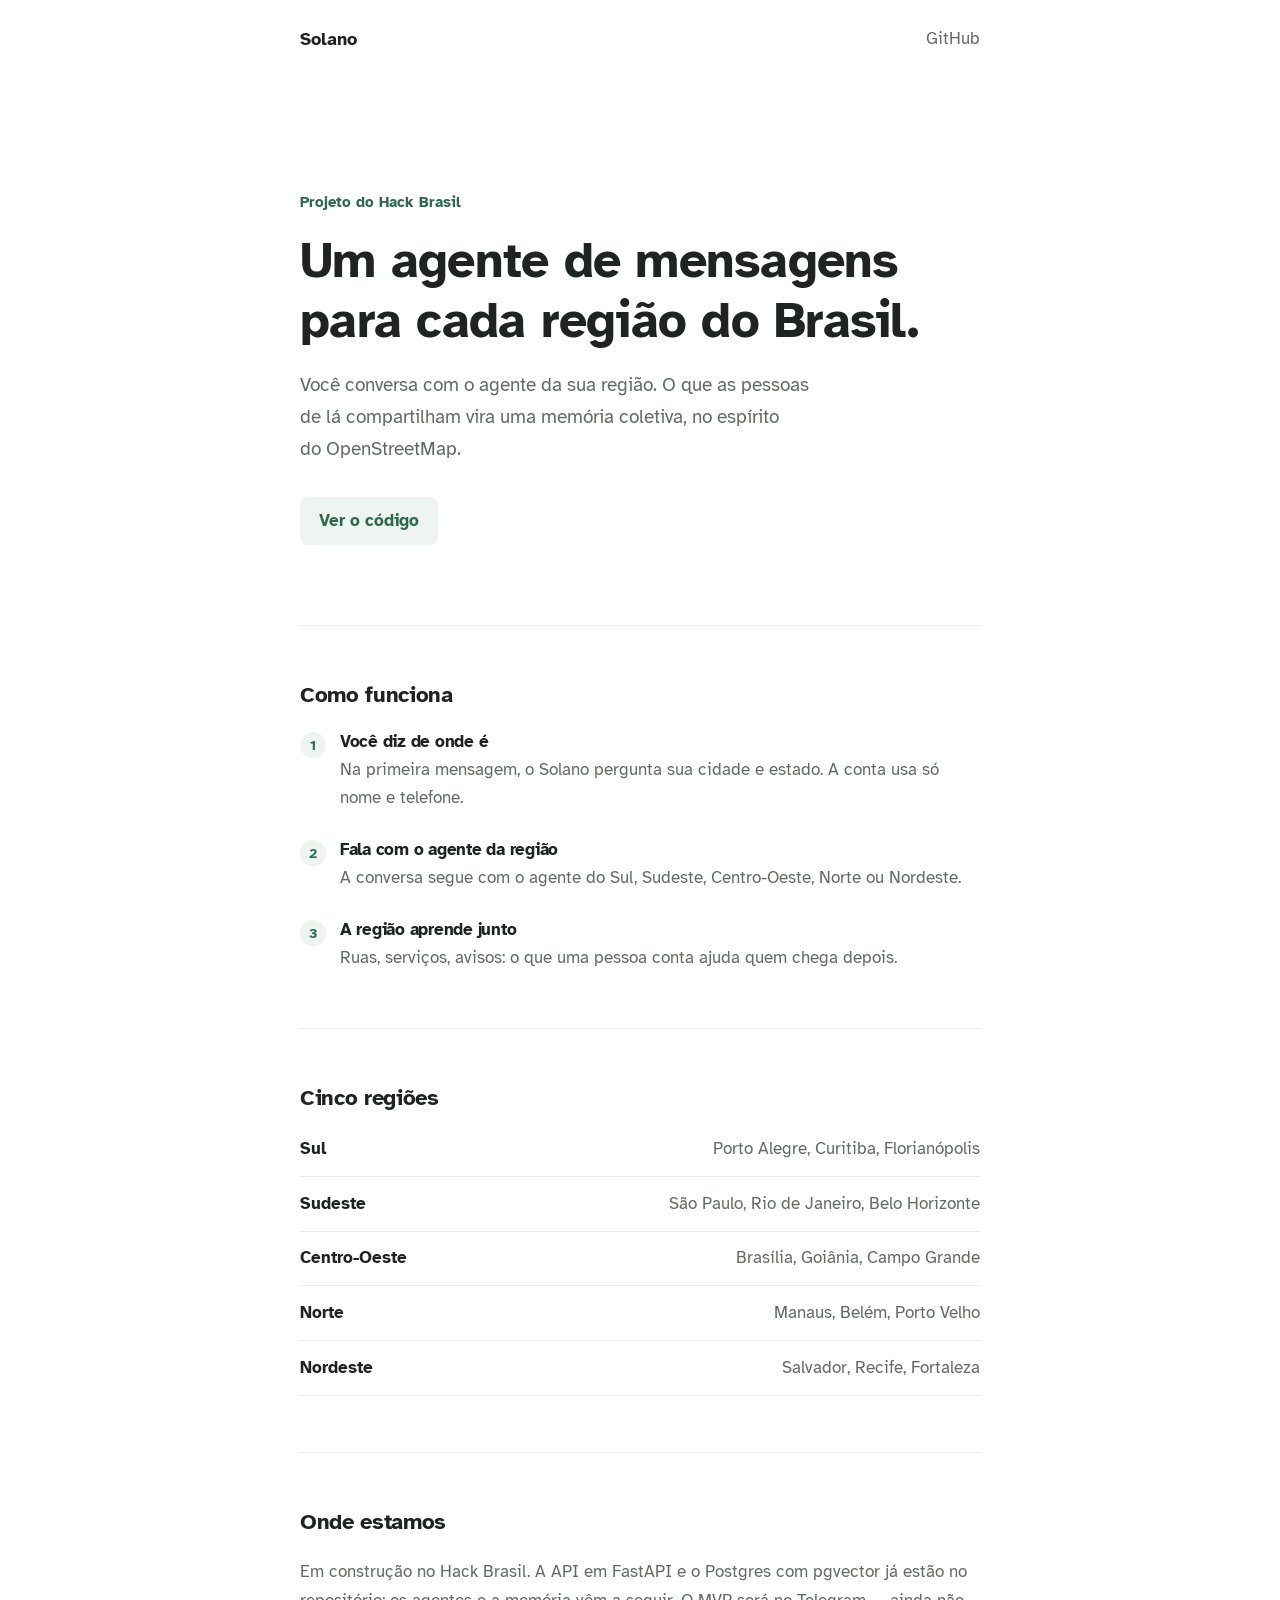
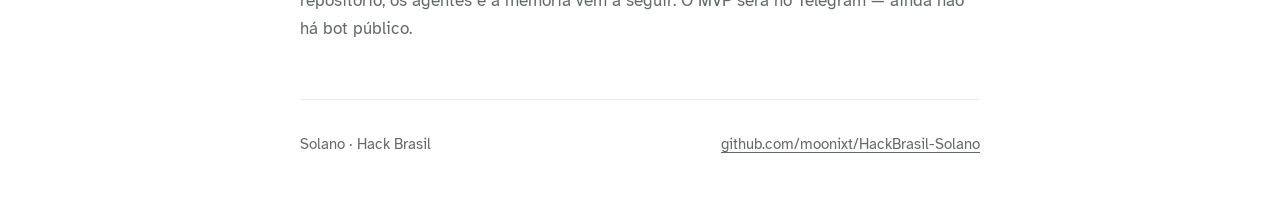
==== commit 40bb5282: "refactor(landing): página branca, enxuta e direta Fundo branco, um verde suave como acento, só Atkin" ====
--- a/docs/index.html
+++ b/docs/index.html
@@ -3,387 +3,77 @@
 <head>
   <meta charset="utf-8">
   <meta name="viewport" content="width=device-width, initial-scale=1">
-  <title>Solano — agentes regionais de mensagens para o Brasil</title>
-  <meta name="description" content="Proposta em desenvolvimento no Hack Brasil: um agente de mensagens para cada região do Brasil, com memória compartilhada no espírito do OpenStreetMap. MVP previsto no Telegram.">
+  <title>Solano — um agente de mensagens para cada região do Brasil</title>
+  <meta name="description" content="Projeto do Hack Brasil: um agente de mensagens para cada região do Brasil, com memória compartilhada no espírito do OpenStreetMap.">
   <meta name="color-scheme" content="light">
-  <meta name="theme-color" content="#1c4536">
-  <meta property="og:title" content="Solano — agentes regionais de mensagens para o Brasil">
-  <meta property="og:description" content="Proposta em desenvolvimento no Hack Brasil: cinco agentes regionais e uma memória compartilhada colaborativa. O canal previsto do MVP é o Telegram. Não há bot público.">
+  <meta name="theme-color" content="#ffffff">
+  <meta property="og:title" content="Solano — um agente de mensagens para cada região do Brasil">
+  <meta property="og:description" content="Projeto do Hack Brasil: cinco agentes regionais e uma memória compartilhada por região.">
   <meta property="og:type" content="website">
   <meta property="og:locale" content="pt_BR">
   <link rel="icon" href="favicon.svg" type="image/svg+xml">
-  <link rel="preload" href="fonts/fraunces.woff2" as="font" type="font/woff2" crossorigin>
   <link rel="stylesheet" href="styles.css">
 </head>
 <body>
   <a class="skip" href="#conteudo">Ir para o conteúdo</a>
 
-  <header class="site-header" id="topo">
-    <div class="wrap masthead">
-      <a class="wordmark" href="#topo">Solano</a>
-      <nav class="site-nav" aria-label="Seções da página">
-        <ul>
-          <li><a href="#problema">Problema</a></li>
-          <li><a href="#solucao">Solução</a></li>
-          <li><a href="#para-quem">Para quem</a></li>
-          <li><a href="#como-funciona">Como funciona</a></li>
-          <li><a href="#regioes">Regiões</a></li>
-          <li><a href="#memoria">Memória</a></li>
-          <li><a href="#estado">Estado</a></li>
-        </ul>
-      </nav>
-      <a class="button button-small" href="https://github.com/moonixt/HackBrasil-Solano">Repositório</a>
-    </div>
+  <header class="wrap site-header" id="topo">
+    <a class="wordmark" href="#topo">Solano</a>
+    <a href="https://github.com/moonixt/HackBrasil-Solano">GitHub</a>
   </header>
 
-  <main id="conteudo">
-    <div class="wrap hero">
-      <div class="hero-copy">
-        <p class="status-pill" role="note">
-          <span class="status-dot" aria-hidden="true"></span>
-          Hack Brasil · proposta em desenvolvimento
-        </p>
-        <h1>Um agente de mensagens para cada região do Brasil.</h1>
-        <p class="lede">
-          O Solano propõe cinco agentes regionais — Sul, Sudeste, Centro-Oeste, Norte e Nordeste —
-          e uma memória compartilhada que as pessoas da mesma região constroem juntas,
-          no espírito do OpenStreetMap.
-        </p>
-        <p class="actions">
-          <a class="button" href="https://github.com/moonixt/HackBrasil-Solano">Abrir o repositório</a>
-          <a class="button button-secondary" href="#como-funciona">Ver como funciona</a>
-        </p>
-        <ul class="hero-facts" aria-label="Resumo">
-          <li><strong>5</strong> agentes, um por região oficial</li>
-          <li><strong>1</strong> memória coletiva por território</li>
-          <li><strong>2</strong> dados na conta: nome e telefone</li>
-        </ul>
-      </div>
-
-      <figure class="chat" aria-labelledby="chat-legenda">
-        <div class="chat-head" aria-hidden="true">
-          <span class="chat-avatar">S</span>
-          <span>
-            <span class="chat-name">Solano</span>
-            <span class="chat-sub">agente regional</span>
-          </span>
-        </div>
-        <ol class="chat-log">
-          <li class="msg msg-in"><span class="sr-only">Pessoa:</span> Oi! Queria uma dica de serviço aqui perto.</li>
-          <li class="msg msg-out"><span class="sr-only">Solano:</span> Oi! Pra te atender pela sua região: de qual cidade e estado você fala?</li>
-          <li class="msg msg-in"><span class="sr-only">Pessoa:</span> Recife, PE.</li>
-          <li class="msg-route"><span class="route-dot ring-nordeste" aria-hidden="true"></span> Pernambuco → agente <strong>Nordeste</strong></li>
-          <li class="msg msg-out"><span class="sr-only">Solano:</span> Pronto. Daqui em diante quem te acompanha é o agente do Nordeste, com o que a comunidade da região já compartilhou.</li>
-        </ol>
-        <figcaption id="chat-legenda">Ilustração do fluxo descrito no README. Não é uma conversa real.</figcaption>
-      </figure>
-    </div>
-
-    <section class="band" id="problema" aria-labelledby="problema-titulo">
-      <div class="wrap split">
-        <div>
-          <p class="section-index">01 — Problema</p>
-          <h2 id="problema-titulo">O contexto local se perde na conversa de cada pessoa.</h2>
-        </div>
-        <div class="prose">
-          <p>
-            O que uma pessoa relata fica na conversa dela.
-            Um agente único, sem território, trata do mesmo modo quem está no Sul e quem está no Norte.
-            Quem chega depois não herda o que a comunidade daquela região já contou.
-          </p>
-          <p>
-            O Solano parte daí: o conhecimento regional precisa de um lugar comum, separado por território,
-            e alimentado por quem vive ali.
-          </p>
-        </div>
-      </div>
+  <main id="conteudo" class="wrap">
+    <section class="hero">
+      <p class="eyebrow">Projeto do Hack Brasil</p>
+      <h1>Um agente de mensagens para cada região do Brasil.</h1>
+      <p class="lede">
+        Você conversa com o agente da sua região. O que as pessoas de lá compartilham
+        vira uma memória coletiva, no espírito do OpenStreetMap.
+      </p>
+      <a class="button" href="https://github.com/moonixt/HackBrasil-Solano">Ver o código</a>
     </section>
 
-    <section class="band band-alt" id="solucao" aria-labelledby="solucao-titulo">
-      <div class="wrap">
-        <p class="section-index">02 — Solução</p>
-        <h2 id="solucao-titulo">Cinco agentes regionais e uma memória por território.</h2>
-        <div class="split split-top">
-          <div class="prose">
-            <p>
-              O Solano atende a pessoa a partir da região onde ela está. No primeiro contato,
-              o agente pergunta a cidade e o estado. A conta usa só nome e telefone.
-              A conversa segue com o agente daquela região, que consulta e alimenta
-              uma memória compartilhada entre as pessoas do mesmo território.
-            </p>
-            <p>
-              A visão de produto no
-              <a href="https://github.com/moonixt/HackBrasil-Solano/blob/dev/moonixt/README.md">README do repositório</a>
-              fala em WhatsApp. Para o MVP do Hack Brasil, o canal previsto é o Telegram.
-            </p>
-          </div>
-
-          <figure class="router" aria-label="Diagrama: a mensagem passa pela cidade e estado e chega a um dos cinco agentes, cada um com sua memória">
-            <div class="router-source">
-              <span class="router-step">Mensagem</span>
-              <span class="router-arrow" aria-hidden="true"></span>
-              <span class="router-step">Cidade e estado</span>
-            </div>
-            <ul class="router-targets">
-              <li class="ring-sul"><span class="router-name">Sul</span><span class="router-mem">memória Sul</span></li>
-              <li class="ring-sudeste"><span class="router-name">Sudeste</span><span class="router-mem">memória Sudeste</span></li>
-              <li class="ring-centro"><span class="router-name">Centro-Oeste</span><span class="router-mem">memória C-O</span></li>
-              <li class="ring-norte"><span class="router-name">Norte</span><span class="router-mem">memória Norte</span></li>
-              <li class="ring-nordeste"><span class="router-name">Nordeste</span><span class="router-mem">memória NE</span></li>
-            </ul>
-          </figure>
-        </div>
-      </div>
+    <section id="como-funciona" aria-labelledby="como-funciona-titulo">
+      <h2 id="como-funciona-titulo">Como funciona</h2>
+      <ol class="steps">
+        <li>
+          <h3>Você diz de onde é</h3>
+          <p>Na primeira mensagem, o Solano pergunta sua cidade e estado. A conta usa só nome e telefone.</p>
+        </li>
+        <li>
+          <h3>Fala com o agente da região</h3>
+          <p>A conversa segue com o agente do Sul, Sudeste, Centro-Oeste, Norte ou Nordeste.</p>
+        </li>
+        <li>
+          <h3>A região aprende junto</h3>
+          <p>Ruas, serviços, avisos: o que uma pessoa conta ajuda quem chega depois.</p>
+        </li>
+      </ol>
     </section>
 
-    <section class="band" id="para-quem" aria-labelledby="para-quem-titulo">
-      <div class="wrap">
-        <p class="section-index">03 — Público</p>
-        <h2 id="para-quem-titulo">Para quem a proposta foi pensada.</h2>
-        <div class="audience">
-          <article>
-            <span class="card-tag">Conversa</span>
-            <h3>Quem fala com o agente</h3>
-            <p>
-              Pessoas que moram ou circulam em uma das cinco regiões e precisam de um agente
-              de mensagens que parta do próprio território, em vez de um atendimento genérico para o país inteiro.
-            </p>
-          </article>
-          <article>
-            <span class="card-tag">Contribui</span>
-            <h3>Quem constrói a memória</h3>
-            <p>
-              A comunidade dessa região. O que as pessoas compartilham — ruas, serviços, hábitos, avisos —
-              alimenta o mesmo acervo. Quem chega depois se beneficia do que a região já ensinou.
-            </p>
-          </article>
-        </div>
-      </div>
+    <section id="regioes" aria-labelledby="regioes-titulo">
+      <h2 id="regioes-titulo">Cinco regiões</h2>
+      <ul class="regions">
+        <li><strong>Sul</strong> <span>Porto Alegre, Curitiba, Florianópolis</span></li>
+        <li><strong>Sudeste</strong> <span>São Paulo, Rio de Janeiro, Belo Horizonte</span></li>
+        <li><strong>Centro-Oeste</strong> <span>Brasília, Goiânia, Campo Grande</span></li>
+        <li><strong>Norte</strong> <span>Manaus, Belém, Porto Velho</span></li>
+        <li><strong>Nordeste</strong> <span>Salvador, Recife, Fortaleza</span></li>
+      </ul>
     </section>
 
-    <section class="band band-alt" id="como-funciona" aria-labelledby="como-funciona-titulo">
-      <div class="wrap">
-        <p class="section-index">04 — Fluxo proposto</p>
-        <h2 id="como-funciona-titulo">Como a conversa foi desenhada.</h2>
-        <p class="lede lede-tight">Cinco passos, do primeiro “oi” à memória da região.</p>
-        <ol class="steps">
-          <li>
-            <span class="step-num" aria-hidden="true">01</span>
-            <h3>Primeira mensagem</h3>
-            <p>A pessoa envia a primeira mensagem. No MVP, pelo Telegram.</p>
-          </li>
-          <li>
-            <span class="step-num" aria-hidden="true">02</span>
-            <h3>Cidade e estado</h3>
-            <p>O agente pergunta de qual cidade e estado a pessoa é, para reconhecer a região.</p>
-          </li>
-          <li>
-            <span class="step-num" aria-hidden="true">03</span>
-            <h3>Conta enxuta</h3>
-            <p>A conta é criada só com nome e telefone.</p>
-          </li>
-          <li>
-            <span class="step-num" aria-hidden="true">04</span>
-            <h3>Agente da região</h3>
-            <p>A conversa passa ao agente regional correspondente.</p>
-          </li>
-          <li>
-            <span class="step-num" aria-hidden="true">05</span>
-            <h3>Memória em comum</h3>
-            <p>O agente responde com o contexto da região, e a memória compartilhada cresce com o uso.</p>
-          </li>
-        </ol>
-      </div>
-    </section>
-
-    <section class="band" id="regioes" aria-labelledby="regioes-titulo">
-      <div class="wrap">
-        <p class="section-index">05 — Território</p>
-        <h2 id="regioes-titulo">As cinco regiões do modelo.</h2>
-        <p class="lede lede-tight">
-          O estado informado decide a região. As cidades são exemplos do repositório, não uma cobertura fechada.
-        </p>
-        <ul class="region-grid">
-          <li class="region-card ring-sul">
-            <h3>Sul</h3>
-            <p class="ufs" aria-label="Estados">PR · SC · RS</p>
-            <p class="region-label">Exemplos de cidades</p>
-            <ul>
-              <li>Porto Alegre</li>
-              <li>Curitiba</li>
-              <li>Florianópolis</li>
-              <li>Pelotas</li>
-              <li>Joinville</li>
-            </ul>
-          </li>
-          <li class="region-card ring-sudeste">
-            <h3>Sudeste</h3>
-            <p class="ufs" aria-label="Estados">SP · RJ · MG · ES</p>
-            <p class="region-label">Exemplos de cidades</p>
-            <ul>
-              <li>São Paulo</li>
-              <li>Rio de Janeiro</li>
-              <li>Belo Horizonte</li>
-              <li>Campinas</li>
-              <li>Vitória</li>
-            </ul>
-          </li>
-          <li class="region-card ring-centro">
-            <h3>Centro-Oeste</h3>
-            <p class="ufs" aria-label="Estados">GO · MT · MS · DF</p>
-            <p class="region-label">Exemplos de cidades</p>
-            <ul>
-              <li>Brasília</li>
-              <li>Goiânia</li>
-              <li>Campo Grande</li>
-              <li>Cuiabá</li>
-              <li>Anápolis</li>
-            </ul>
-          </li>
-          <li class="region-card ring-norte">
-            <h3>Norte</h3>
-            <p class="ufs" aria-label="Estados">AM · PA · AC · RO · RR · AP · TO</p>
-            <p class="region-label">Exemplos de cidades</p>
-            <ul>
-              <li>Manaus</li>
-              <li>Belém</li>
-              <li>Porto Velho</li>
-              <li>Boa Vista</li>
-              <li>Macapá</li>
-            </ul>
-          </li>
-          <li class="region-card ring-nordeste">
-            <h3>Nordeste</h3>
-            <p class="ufs" aria-label="Estados">BA · PE · CE · MA · PI · RN · PB · AL · SE</p>
-            <p class="region-label">Exemplos de cidades</p>
-            <ul>
-              <li>Salvador</li>
-              <li>Recife</li>
-              <li>Fortaleza</li>
-              <li>São Luís</li>
-              <li>Natal</li>
-            </ul>
-          </li>
-        </ul>
-      </div>
-    </section>
-
-    <section class="band band-alt" id="memoria" aria-labelledby="memoria-titulo">
-      <div class="wrap">
-        <p class="section-index">06 — Memória</p>
-        <h2 id="memoria-titulo">Memória compartilhada, no espírito do OpenStreetMap.</h2>
-        <p class="lede lede-tight">
-          O conhecimento não fica só na conversa individual. O que as pessoas da mesma região compartilham
-          alimenta um acervo comum daquele território.
-        </p>
-        <ul class="memory-grid">
-          <li>
-            <span class="card-tag">Por região</span>
-            <p>Cada uma das cinco regiões tem a própria memória. O acervo do Norte não se mistura com o do Sul.</p>
-          </li>
-          <li>
-            <span class="card-tag">Coletiva</span>
-            <p>Todas as pessoas daquela região contribuem para o mesmo conjunto de informações.</p>
-          </li>
-          <li>
-            <span class="card-tag">Estilo OpenStreetMap</span>
-            <p>As interações enriquecem o mapa de conhecimento local: ruas, serviços, hábitos, avisos — o que a própria região for ensinando.</p>
-          </li>
-        </ul>
-        <blockquote class="pull">
-          <p>Quem chega depois se beneficia do que a comunidade já relatou.</p>
-          <footer>
-            Da proposta no
-            <a href="https://github.com/moonixt/HackBrasil-Solano/blob/dev/moonixt/README.md#memória-compartilhada-por-região">README, seção de memória compartilhada</a>.
-          </footer>
-        </blockquote>
-      </div>
-    </section>
-
-    <section class="band" id="estado" aria-labelledby="estado-titulo">
-      <div class="wrap state-grid">
-        <div class="prose">
-          <p class="section-index">07 — Estado do projeto</p>
-          <h2 id="estado-titulo">O que já existe e o que vem a seguir.</h2>
-          <p>
-            O Solano está em construção no Hack Brasil. O repositório já tem o esqueleto da API em FastAPI,
-            o Postgres com a extensão pgvector — a migration inicial habilita <code>vector</code> —
-            e um healthcheck. É a base; o agente vem nas próximas etapas.
-          </p>
-          <p>
-            Para subir a API e o banco localmente, veja o
-            <a href="https://github.com/moonixt/HackBrasil-Solano/blob/dev/moonixt/README.md#backend-local">README, seção de execução local</a>.
-          </p>
-        </div>
-        <ul class="status-list">
-          <li>
-            <span class="badge badge-done">Pronto</span>
-            <div><strong>API em FastAPI</strong><span>Esqueleto e healthcheck neste repositório.</span></div>
-          </li>
-          <li>
-            <span class="badge badge-done">Pronto</span>
-            <div><strong>Postgres com pgvector</strong><span>Banco e extensão habilitados via Alembic.</span></div>
-          </li>
-          <li>
-            <span class="badge badge-next">Previsto</span>
-            <div><strong>Agentes regionais e roteamento</strong><span>Primeiro contato, cidade e estado, agente da região.</span></div>
-          </li>
-          <li>
-            <span class="badge badge-next">Previsto</span>
-            <div><strong>Memória compartilhada</strong><span>O acervo por região que usará vetores.</span></div>
-          </li>
-          <li>
-            <span class="badge badge-next">Previsto</span>
-            <div><strong>Canal do MVP: Telegram</strong><span>Não há bot público nem link de conversa.</span></div>
-          </li>
-          <li>
-            <span class="badge badge-next">Previsto</span>
-            <div><strong>Conta com nome e telefone</strong><span>Sem cadastro aberto por enquanto.</span></div>
-          </li>
-          <li>
-            <span class="badge badge-next">Previsto</span>
-            <div><strong>Interface em Next.js</strong><span>Em projeto separado, fora deste repositório.</span></div>
-          </li>
-          <li>
-            <span class="badge badge-vision">Visão</span>
-            <div><strong>WhatsApp</strong><span>Canal da visão de produto no README.</span></div>
-          </li>
-        </ul>
-      </div>
-    </section>
-
-    <section class="band cta" id="repositorio" aria-labelledby="repositorio-titulo">
-      <div class="wrap prose cta-inner">
-        <p class="section-index">Repositório</p>
-        <h2 id="repositorio-titulo">O lugar público do Solano é o código.</h2>
-        <p>
-          Sugestões e pull requests são bem-vindos, com o escopo alinhado à ideia.
-        </p>
-        <p class="actions">
-          <a class="button" href="https://github.com/moonixt/HackBrasil-Solano">Abrir o repositório</a>
-          <a class="button button-secondary" href="https://github.com/moonixt/HackBrasil-Solano/blob/dev/moonixt/README.md">Ler a proposta no README</a>
-        </p>
-      </div>
+    <section id="estado" aria-labelledby="estado-titulo">
+      <h2 id="estado-titulo">Onde estamos</h2>
+      <p>
+        Em construção no Hack Brasil. A API em FastAPI e o Postgres com pgvector já estão no repositório;
+        os agentes e a memória vêm a seguir. O MVP será no Telegram — ainda não há bot público.
+      </p>
     </section>
   </main>
 
-  <footer class="site-footer">
-    <div class="wrap footer-grid">
-      <div>
-        <p class="wordmark wordmark-plain">Solano</p>
-        <p>Página estática da proposta para o Hack Brasil. Não coleta dados e não conversa com a API.</p>
-      </div>
-      <div>
-        <p><a href="https://github.com/moonixt/HackBrasil-Solano">github.com/moonixt/HackBrasil-Solano</a></p>
-        <p>
-          Fontes:
-          <a href="fonts/OFL-Fraunces.txt">Fraunces</a>
-          e
-          <a href="fonts/OFL-AtkinsonHyperlegible.txt">Atkinson Hyperlegible</a>,
-          sob a SIL Open Font License.
-        </p>
-      </div>
-    </div>
+  <footer class="wrap site-footer">
+    <p>Solano · Hack Brasil</p>
+    <a href="https://github.com/moonixt/HackBrasil-Solano">github.com/moonixt/HackBrasil-Solano</a>
   </footer>
 </body>
 </html>
--- a/docs/styles.css
+++ b/docs/styles.css
@@ -1,21 +1,5 @@
-/* Paleta com contraste conferido em scripts/check_landing.py.
-   Papel, verde de mata e um filete de ouro: referência brasileira sem faixa de bandeira. */
-
-@font-face {
-  font-family: "Fraunces";
-  src: url("fonts/fraunces.woff2") format("woff2");
-  font-weight: 100 900;
-  font-style: normal;
-  font-display: swap;
-}
-
-@font-face {
-  font-family: "Fraunces";
-  src: url("fonts/fraunces-italic.woff2") format("woff2");
-  font-weight: 100 900;
-  font-style: italic;
-  font-display: swap;
-}
+/* Página branca, texto escuro e um verde suave como único acento.
+   Contraste conferido em scripts/check_landing.py. */
 
 @font-face {
   font-family: "Atkinson Hyperlegible";
@@ -33,36 +17,14 @@
   font-display: swap;
 }
 
-@font-face {
-  font-family: "Atkinson Hyperlegible";
-  src: url("fonts/atkinson-400i.woff2") format("woff2");
-  font-weight: 400;
-  font-style: italic;
-  font-display: swap;
-}
-
 :root {
-  --paper: #f3ecdf;
-  --paper-deep: #e7ddcc;
-  --card: #fbf7f0;
-  --ink: #1c1916;
-  --soft: #3f3a34;
-  --muted: #5c564e;
-  --line: #d9cfbf;
-  --green: #1c4536;
-  --green-deep: #10281f;
-  --green-tint: #dfe8df;
-  --cream: #f7f1e6;
-  --blue: #1d4e89;
-  --gold-ink: #6e5016;
-  --gold-tint: #f1e3c4;
-  --cerrado: #7a3e14;
-  --amazonia: #0f5c4c;
-  --terra: #8a3b28;
-  --serif: "Fraunces", "Iowan Old Style", Palatino, "Palatino Linotype", Georgia, serif;
-  --sans: "Atkinson Hyperlegible", "Segoe UI", "Avenir Next", "Trebuchet MS", sans-serif;
-  --shadow: 0 1px 0 rgba(28, 25, 22, 0.04), 0 10px 30px -18px rgba(28, 25, 22, 0.35);
-  --radius: 14px;
+  --bg: #ffffff;
+  --text: #1f2321;
+  --muted: #646b67;
+  --line: #ebeeec;
+  --accent: #2f6a50;
+  --accent-soft: #eef4f0;
+  --sans: "Atkinson Hyperlegible", system-ui, -apple-system, "Segoe UI", sans-serif;
 }
 
 *,
@@ -71,1159 +33,208 @@
   box-sizing: border-box;
 }
 
-html {
-  scroll-padding-top: 1.25rem;
-  scroll-behavior: smooth;
-}
-
 body {
   margin: 0;
-  background: var(--paper);
-  color: var(--ink);
+  background: var(--bg);
+  color: var(--text);
   font-family: var(--sans);
   font-size: 1.0625rem;
-  line-height: 1.6;
-  text-rendering: optimizeLegibility;
-  overflow-wrap: anywhere;
-}
-
-img,
-svg {
-  max-width: 100%;
-}
-
-:focus {
-  outline: none;
+  line-height: 1.65;
 }
 
 :focus-visible {
-  outline: 3px solid var(--blue);
+  outline: 2px solid var(--accent);
   outline-offset: 3px;
 }
 
-::selection {
-  background: #d5e4da;
-  color: var(--green-deep);
-}
-
-.sr-only {
-  position: absolute;
-  width: 1px;
-  height: 1px;
-  overflow: hidden;
-  clip-path: inset(50%);
-  white-space: nowrap;
+a {
+  color: var(--accent);
+  text-underline-offset: 0.2em;
 }
 
 .skip {
   position: absolute;
   left: 1rem;
-  top: 0;
-  transform: translateY(-120%);
-  background: var(--green-deep);
-  color: var(--cream);
-  padding: 0.75rem 1rem;
-  z-index: 20;
+  top: -4rem;
+  padding: 0.6rem 0.9rem;
+  background: var(--text);
+  color: var(--bg);
+}
+
+.skip:focus {
+  top: 1rem;
+}
+
+.wrap {
+  width: min(680px, calc(100% - 2.5rem));
+  margin-inline: auto;
+}
+
+.site-header {
+  display: flex;
+  align-items: center;
+  justify-content: space-between;
+  min-height: 44px;
+  padding: 1.5rem 0;
+}
+
+.site-header a:not(.wordmark) {
+  color: var(--muted);
   text-decoration: none;
-  font-weight: 700;
-}
-
-.skip:focus {
-  transform: none;
-  top: 0.75rem;
-}
-
-.wrap {
-  width: min(1120px, calc(100% - 2.5rem));
-  margin-inline: auto;
-}
-
-/* Cabeçalho */
-
-.site-header {
-  position: sticky;
-  top: 0;
-  z-index: 5;
-  background: rgba(243, 236, 223, 0.92);
-  backdrop-filter: saturate(1.4) blur(10px);
-  border-bottom: 1px solid var(--line);
-}
-
-.masthead {
-  display: grid;
-  grid-template-columns: auto 1fr auto;
-  grid-template-areas:
-    "mark . cta"
-    "nav nav nav";
-  align-items: center;
-  column-gap: 1rem;
-  padding-top: 0.6rem;
+}
+
+.site-header a:not(.wordmark):hover {
+  color: var(--text);
 }
 
 .wordmark {
-  grid-area: mark;
-  font-family: var(--serif);
-  font-weight: 620;
-  font-size: 1.7rem;
-  letter-spacing: -0.03em;
-  color: var(--ink);
+  color: var(--text);
+  font-weight: 700;
+  font-size: 1.15rem;
   text-decoration: none;
-  line-height: 1;
-}
-
-.wordmark::before {
-  content: "";
-  display: inline-block;
-  width: 0.55em;
-  height: 0.55em;
-  margin-right: 0.35em;
-  border-radius: 50%;
-  background: conic-gradient(var(--blue) 0 20%, var(--green) 0 40%, var(--cerrado) 0 60%, var(--amazonia) 0 80%, var(--terra) 0);
-  vertical-align: 0.05em;
-}
-
-.wordmark:hover {
-  color: var(--green);
-}
-
-.wordmark-plain {
-  margin: 0 0 0.35rem;
-}
-
-.masthead > .button {
-  grid-area: cta;
-}
-
-.site-nav {
-  grid-area: nav;
-  margin-inline: -0.7rem;
-  overflow-x: auto;
-  scrollbar-width: none;
-  mask-image: linear-gradient(90deg, #000 85%, transparent);
-}
-
-.site-nav::-webkit-scrollbar {
-  display: none;
-}
-
-.site-nav ul {
-  display: flex;
-  gap: 0.15rem;
-  list-style: none;
-  margin: 0;
-  padding: 0.25rem 0 0.35rem;
-  white-space: nowrap;
-}
-
-.site-nav a {
+}
+
+h1,
+h2,
+h3 {
+  margin: 0;
+  font-weight: 700;
+  line-height: 1.2;
+  letter-spacing: -0.015em;
+  text-wrap: balance;
+}
+
+h1 {
+  font-size: clamp(2.1rem, 6vw, 3.1rem);
+}
+
+h2 {
+  margin-bottom: 1.5rem;
+  font-size: 1.35rem;
+}
+
+h3 {
+  font-size: 1.05rem;
+}
+
+p {
+  margin: 0;
+  text-wrap: pretty;
+}
+
+.hero {
+  padding: clamp(3rem, 12vw, 7rem) 0 clamp(3rem, 8vw, 5rem);
+}
+
+.eyebrow {
+  margin-bottom: 1rem;
+  color: var(--accent);
+  font-size: 0.95rem;
+  font-weight: 700;
+}
+
+.lede {
+  max-width: 34rem;
+  margin: 1.25rem 0 2rem;
+  color: var(--muted);
+  font-size: 1.2rem;
+}
+
+.button {
   display: inline-flex;
   align-items: center;
   min-height: 44px;
-  padding: 0.35rem 0.7rem;
-  color: var(--soft);
+  padding: 0.6rem 1.2rem;
+  background: var(--accent-soft);
+  color: var(--accent);
+  border-radius: 8px;
+  font-weight: 700;
   text-decoration: none;
-  border-radius: 999px;
-  font-size: 0.97rem;
-}
-
-.site-nav a:hover {
-  background: var(--paper-deep);
-  color: var(--ink);
-}
-
-/* Botões */
-
-.actions {
-  display: flex;
-  flex-wrap: wrap;
-  gap: 0.75rem;
-  margin: 1.75rem 0 0;
-}
-
-.button {
-  display: inline-flex;
-  align-items: center;
-  justify-content: center;
-  min-height: 48px;
-  padding: 0.7rem 1.25rem;
-  background: var(--green);
-  color: var(--cream);
-  text-decoration: none;
-  border: 1.5px solid var(--green);
-  border-radius: 999px;
-  font-weight: 700;
-  line-height: 1.3;
-  text-align: center;
-  transition: background-color 0.15s, color 0.15s, transform 0.15s;
 }
 
 .button:hover {
-  background: var(--green-deep);
-  border-color: var(--green-deep);
-  color: var(--cream);
-  transform: translateY(-1px);
-}
-
-.button-secondary {
-  background: transparent;
-  color: var(--ink);
-  border-color: var(--ink);
-}
-
-.button-secondary:hover {
-  background: var(--ink);
-  color: var(--cream);
-}
-
-/* .prose a é mais específico que .button e pintaria o texto de azul sobre o verde. */
-.prose a.button,
-.prose a.button:hover {
-  color: var(--cream);
-}
-
-.prose a.button-secondary {
-  color: var(--ink);
-}
-
-.prose a.button-secondary:hover {
-  background: var(--ink);
-  color: var(--cream);
-}
-
-.button-small {
-  min-height: 44px;
-  padding: 0.45rem 1rem;
-  font-size: 0.97rem;
-}
-
-/* Tipografia */
-
-h1,
-h2,
-h3 {
-  font-family: var(--serif);
-  font-weight: 620;
-  line-height: 1.1;
-  letter-spacing: -0.03em;
-  text-wrap: balance;
-}
-
-h1 {
-  margin: 0;
-  max-width: 12em;
-  font-size: clamp(2.4rem, 5.4vw, 4.4rem);
-}
-
-h2 {
-  margin: 0 0 1rem;
-  max-width: 18em;
-  font-size: clamp(1.85rem, 3.4vw, 2.7rem);
-}
-
-h3 {
-  margin: 0 0 0.45rem;
-  font-size: 1.35rem;
-  letter-spacing: -0.02em;
-}
-
-p {
-  text-wrap: pretty;
-}
-
-.lede {
-  max-width: 38rem;
-  margin: 1.25rem 0 0;
-  color: var(--soft);
-  font-size: 1.2rem;
-}
-
-.lede-tight {
-  margin-top: 0;
-  margin-bottom: 1.75rem;
-}
-
-.prose p,
-.audience p,
-.memory-grid p,
-.steps p,
-.site-footer p {
-  max-width: 42rem;
-}
-
-.section-index {
-  margin: 0 0 0.7rem;
-  color: var(--gold-ink);
-  font-size: 0.9rem;
-  font-weight: 700;
-  letter-spacing: 0.08em;
-  text-transform: uppercase;
-}
-
-.section-index::after {
-  content: "";
-  display: block;
-  width: 2.5rem;
-  height: 2px;
-  margin-top: 0.6rem;
-  background: var(--gold-ink);
-}
-
-.prose a,
-.pull a,
-.site-footer a {
-  color: var(--blue);
-  text-underline-offset: 0.16em;
-}
-
-.prose a:hover,
-.site-footer a:hover,
-.pull a:hover {
-  color: var(--green-deep);
-}
-
-code {
-  font-family: ui-monospace, "Cascadia Code", "Source Code Pro", Menlo, Consolas, monospace;
-  font-size: 0.9em;
-  background: var(--paper-deep);
-  padding: 0.05em 0.35em;
-  border-radius: 4px;
-}
-
-/* Hero */
-
-.hero {
-  display: grid;
-  gap: 2.5rem;
-  padding: clamp(2.25rem, 6vw, 4.5rem) 0 clamp(2.5rem, 6vw, 4.5rem);
-}
-
-.status-pill {
-  display: inline-flex;
-  align-items: center;
-  gap: 0.55rem;
-  margin: 0 0 1.25rem;
-  padding: 0.35rem 0.85rem 0.35rem 0.7rem;
-  background: var(--gold-tint);
-  color: var(--gold-ink);
-  border: 1px solid rgba(110, 80, 22, 0.25);
-  border-radius: 999px;
-  font-size: 0.9rem;
-  font-weight: 700;
-  letter-spacing: 0.02em;
-}
-
-.status-dot {
-  width: 0.55rem;
-  height: 0.55rem;
-  border-radius: 50%;
-  background: var(--gold-ink);
-  box-shadow: 0 0 0 0 rgba(110, 80, 22, 0.45);
-  animation: pulse 2.4s ease-out infinite;
-}
-
-@keyframes pulse {
-  70% { box-shadow: 0 0 0 0.45rem rgba(110, 80, 22, 0); }
-  100% { box-shadow: 0 0 0 0 rgba(110, 80, 22, 0); }
-}
-
-.hero-facts {
-  display: grid;
-  grid-template-columns: repeat(3, minmax(0, 1fr));
-  gap: 1rem;
-  list-style: none;
-  margin: 2rem 0 0;
-  padding: 1.25rem 0 0;
+  background: #e2ece6;
+}
+
+main section + section {
+  padding: 3.5rem 0;
   border-top: 1px solid var(--line);
-  color: var(--soft);
-  font-size: 0.92rem;
-}
-
-.hero-facts li {
-  display: flex;
-  flex-direction: column;
-  gap: 0.3rem;
-  line-height: 1.3;
-}
-
-.hero-facts strong {
-  font-family: var(--serif);
-  font-size: 1.9rem;
-  font-weight: 620;
-  color: var(--green);
-  line-height: 1;
-}
-
-/* Conversa ilustrativa */
-
-.chat {
-  align-self: center;
-  width: 100%;
-  max-width: 25rem;
-  margin: 0 auto;
-  padding: 0 0 1rem;
-  background: var(--card);
-  border: 1px solid var(--line);
-  border-radius: 22px;
-  box-shadow: var(--shadow), 0 30px 60px -30px rgba(16, 40, 31, 0.45);
-  overflow: hidden;
-}
-
-.chat-head {
-  display: flex;
-  align-items: center;
-  gap: 0.7rem;
-  padding: 0.8rem 1rem;
-  background: var(--green);
-  color: var(--cream);
-}
-
-.chat-avatar {
-  display: grid;
-  place-items: center;
-  width: 2.25rem;
-  height: 2.25rem;
-  border-radius: 50%;
-  background: var(--cream);
-  color: var(--green);
-  font-family: var(--serif);
-  font-weight: 700;
-  font-size: 1.1rem;
-}
-
-.chat-name {
-  display: block;
-  font-weight: 700;
-  line-height: 1.2;
-}
-
-.chat-sub {
-  display: block;
-  font-size: 0.85rem;
-  opacity: 0.85;
-}
-
-.chat-log {
-  display: flex;
-  flex-direction: column;
-  gap: 0.55rem;
-  list-style: none;
-  margin: 0;
-  padding: 1rem 1rem 0.5rem;
-  font-size: 0.97rem;
-  line-height: 1.45;
-}
-
-.msg {
-  max-width: 85%;
-  padding: 0.6rem 0.85rem;
-  border-radius: 16px;
-  animation: rise 0.45s ease-out both;
-}
-
-.msg-in {
-  align-self: flex-end;
-  background: var(--green-tint);
-  color: var(--green-deep);
-  border-bottom-right-radius: 4px;
-}
-
-.msg-out {
-  align-self: flex-start;
-  background: #fff;
-  border: 1px solid var(--line);
-  color: var(--ink);
-  border-bottom-left-radius: 4px;
-}
-
-.msg-route {
-  align-self: center;
-  display: inline-flex;
-  align-items: center;
-  gap: 0.45rem;
-  margin: 0.2rem 0;
-  padding: 0.3rem 0.75rem;
-  border: 1px dashed var(--muted);
-  border-radius: 999px;
-  color: var(--soft);
-  font-size: 0.85rem;
-  animation: rise 0.45s ease-out both;
-}
-
-.route-dot {
-  width: 0.6rem;
-  height: 0.6rem;
-  border-radius: 50%;
-  background: var(--terra);
-}
-
-.chat-log > :nth-child(1) { animation-delay: 0.2s; }
-.chat-log > :nth-child(2) { animation-delay: 0.8s; }
-.chat-log > :nth-child(3) { animation-delay: 1.4s; }
-.chat-log > :nth-child(4) { animation-delay: 1.9s; }
-.chat-log > :nth-child(5) { animation-delay: 2.4s; }
-
-@keyframes rise {
-  from { opacity: 0; transform: translateY(8px); }
-  to { opacity: 1; transform: none; }
-}
-
-.chat figcaption {
-  padding: 0.5rem 1rem 0;
-  color: var(--muted);
-  font-size: 0.85rem;
-  text-align: center;
-}
-
-/* Seções */
-
-.band {
-  padding: clamp(3.25rem, 7vw, 5.25rem) 0;
-}
-
-.band-alt {
-  background: rgba(255, 253, 248, 0.55);
-  border-block: 1px solid var(--line);
-}
-
-.split {
-  display: grid;
-  gap: 1rem 3rem;
-}
-
-.split .prose p:first-child {
-  margin-top: 0;
-}
-
-.split-top {
-  margin-top: 0.5rem;
-  gap: 2rem 3rem;
-}
-
-/* Diagrama de roteamento */
-
-.router {
-  margin: 0;
-  padding: 1.25rem;
-  background: var(--card);
-  border: 1px solid var(--line);
-  border-radius: var(--radius);
-  box-shadow: var(--shadow);
-}
-
-.router-source {
-  display: flex;
-  flex-wrap: wrap;
-  align-items: center;
-  justify-content: center;
-  gap: 0.5rem;
-}
-
-.router-step {
-  padding: 0.45rem 0.85rem;
-  border: 1.5px solid var(--ink);
-  border-radius: 999px;
-  font-weight: 700;
-  font-size: 0.95rem;
-  background: #fff;
-}
-
-.router-arrow {
-  width: 1.75rem;
-  height: 2px;
-  background: var(--ink);
-  position: relative;
-}
-
-.router-arrow::after {
-  content: "";
-  position: absolute;
-  right: -1px;
-  top: -4px;
-  border: 5px solid transparent;
-  border-left: 7px solid var(--ink);
-  border-right: 0;
-}
-
-.router-targets {
-  position: relative;
-  display: grid;
-  grid-template-columns: repeat(5, minmax(0, 1fr));
-  gap: 0.4rem;
-  list-style: none;
-  margin: 1.5rem 0 0;
-  padding: 1.25rem 0 0;
-}
-
-/* Linha que distribui a mensagem para os cinco agentes. */
-.router-targets::before {
-  content: "";
-  position: absolute;
-  top: 0;
-  left: 10%;
-  right: 10%;
-  height: 1.25rem;
-  border: 1.5px solid var(--ink);
-  border-bottom: 0;
-  border-radius: 10px 10px 0 0;
-}
-
-.router-targets::after {
-  content: "";
-  position: absolute;
-  top: -1.5rem;
-  left: 50%;
-  width: 1.5px;
-  height: 1.5rem;
-  background: var(--ink);
-}
-
-.router-targets li {
-  position: relative;
-  display: flex;
-  flex-direction: column;
-  align-items: center;
-  gap: 0.4rem;
-  padding-top: 0.15rem;
-  text-align: center;
-}
-
-.router-name {
-  display: grid;
-  place-items: center;
-  width: 100%;
-  aspect-ratio: 1;
-  max-width: 5.5rem;
-  border: 2px solid currentColor;
-  border-radius: 50%;
-  background: #fff;
-  font-family: var(--serif);
-  font-weight: 650;
-  font-size: clamp(0.66rem, 1.6vw, 0.92rem);
-  line-height: 1.05;
-  padding: 0.15rem;
-  overflow-wrap: normal;
-}
-
-.router-mem {
-  padding: 0.15rem 0.4rem;
-  border-radius: 6px;
-  background: var(--paper-deep);
-  color: var(--soft);
-  font-size: 0.72rem;
-  font-weight: 700;
-  line-height: 1.25;
-}
-
-.router-targets .ring-sul { color: var(--blue); }
-.router-targets .ring-sudeste { color: var(--green); }
-.router-targets .ring-centro { color: var(--cerrado); }
-.router-targets .ring-norte { color: var(--amazonia); }
-.router-targets .ring-nordeste { color: var(--terra); }
-
-/* Cartões */
-
-.audience,
-.memory-grid {
-  display: grid;
-  gap: 1rem;
-  margin-top: 1.5rem;
-}
-
-.audience article,
-.memory-grid li {
-  margin: 0;
-  padding: 1.35rem 1.35rem 1.4rem;
-  background: var(--card);
-  border: 1px solid var(--line);
-  border-radius: var(--radius);
-  box-shadow: var(--shadow);
-}
-
-.memory-grid {
-  list-style: none;
-  padding: 0;
-}
-
-.audience p,
-.memory-grid p,
-.steps p,
-.region-card li {
-  color: var(--soft);
-}
-
-.audience p,
-.memory-grid p {
-  margin: 0.25rem 0 0;
-}
-
-.card-tag {
-  display: inline-block;
-  margin-bottom: 0.7rem;
-  padding: 0.15rem 0.6rem;
-  border-radius: 999px;
-  background: var(--green-tint);
-  color: var(--green-deep);
-  font-size: 0.85rem;
-  font-weight: 700;
-}
-
-/* Passos */
+}
 
 .steps {
   display: grid;
-  gap: 0;
+  gap: 1.75rem;
+  margin: 0;
+  padding: 0;
   list-style: none;
-  margin: 0;
-  padding: 0;
-  counter-reset: step;
+  counter-reset: passo;
 }
 
 .steps li {
   position: relative;
-  padding: 0 0 1.5rem 3.5rem;
-}
-
-/* Trilho vertical ligando os passos no celular. */
+  padding-left: 2.5rem;
+  counter-increment: passo;
+}
+
 .steps li::before {
-  content: "";
-  position: absolute;
-  left: 1.2rem;
-  top: 2.6rem;
-  bottom: 0.3rem;
-  width: 2px;
-  background: var(--line);
-}
-
-.steps li:last-child::before {
-  display: none;
-}
-
-.step-num {
+  content: counter(passo);
   position: absolute;
   left: 0;
   top: 0;
-  display: grid;
-  place-items: center;
-  width: 2.45rem;
-  height: 2.45rem;
+  width: 1.65rem;
+  height: 1.65rem;
   border-radius: 50%;
-  background: var(--green);
-  color: var(--cream);
-  font-weight: 700;
+  background: var(--accent-soft);
+  color: var(--accent);
+  font-size: 0.9rem;
+  font-weight: 700;
+  line-height: 1.65rem;
+  text-align: center;
+}
+
+.steps p,
+#estado p {
+  color: var(--muted);
+}
+
+.steps p {
+  margin-top: 0.25rem;
+}
+
+.regions {
+  margin: 0;
+  padding: 0;
+  list-style: none;
+}
+
+.regions li {
+  display: flex;
+  flex-wrap: wrap;
+  gap: 0.25rem 1rem;
+  justify-content: space-between;
+  padding: 0.8rem 0;
+  border-bottom: 1px solid var(--line);
+}
+
+.regions li:first-child {
+  padding-top: 0;
+}
+
+.regions span {
+  color: var(--muted);
+}
+
+.site-footer {
+  display: flex;
+  flex-wrap: wrap;
+  gap: 0.5rem 1.5rem;
+  justify-content: space-between;
+  padding: 2rem 0 3rem;
+  border-top: 1px solid var(--line);
+  color: var(--muted);
   font-size: 0.95rem;
-  letter-spacing: 0.02em;
-}
-
-.steps h3 {
-  margin: 0;
-  padding-top: 0.35rem;
-  font-size: 1.25rem;
-}
-
-.steps p {
-  margin: 0.35rem 0 0;
-}
-
-/* Regiões */
-
-.region-grid {
-  display: grid;
-  gap: 1rem;
-  list-style: none;
-  margin: 0;
-  padding: 0;
-}
-
-.region-card {
-  margin: 0;
-  padding: 1.2rem 1.2rem 1.25rem;
-  background: var(--card);
-  border: 1px solid var(--line);
-  border-top: 5px solid var(--ink);
-  border-radius: var(--radius);
-  box-shadow: var(--shadow);
-  transition: transform 0.2s;
-}
-
-.region-card:hover {
-  transform: translateY(-3px);
-}
-
-.region-card h3 {
-  margin-bottom: 0.3rem;
-}
-
-.region-card.ring-sul { border-top-color: var(--blue); }
-.region-card.ring-sudeste { border-top-color: var(--green); }
-.region-card.ring-centro { border-top-color: var(--cerrado); }
-.region-card.ring-norte { border-top-color: var(--amazonia); }
-.region-card.ring-nordeste { border-top-color: var(--terra); }
-
-.ufs {
-  margin: 0 0 0.9rem;
-  color: var(--gold-ink);
-  font-size: 0.85rem;
-  font-weight: 700;
-  letter-spacing: 0.04em;
-}
-
-.region-label {
-  margin: 0 0 0.35rem;
-  padding-top: 0.75rem;
-  border-top: 1px solid var(--line);
-  color: var(--muted);
-  font-size: 0.85rem;
-  font-weight: 700;
-  text-transform: uppercase;
-  letter-spacing: 0.06em;
-}
-
-.region-card ul {
-  margin: 0;
-  padding-left: 1.1rem;
-}
-
-.region-card li + li {
-  margin-top: 0.12rem;
-}
-
-/* Citação */
-
-.pull {
-  margin: 1.5rem 0 0;
-  padding: clamp(1.5rem, 4vw, 2.75rem);
-  background: var(--green);
-  color: var(--cream);
-  border-radius: var(--radius);
-}
-
-.pull p {
-  margin: 0;
-  max-width: 18em;
-  font-family: var(--serif);
-  font-weight: 560;
-  font-style: italic;
-  font-size: clamp(1.55rem, 3vw, 2.25rem);
-  line-height: 1.25;
-  letter-spacing: -0.03em;
-  color: var(--cream);
-}
-
-.pull footer {
-  margin-top: 1rem;
-  max-width: 40rem;
-  font-size: 1rem;
-  line-height: 1.5;
-}
-
-.pull a {
-  color: var(--cream);
-  font-weight: 700;
-}
-
-.pull a:hover {
-  color: var(--paper);
-}
-
-/* Estado do projeto */
-
-.state-grid {
-  display: grid;
-  gap: 2rem;
-}
-
-.badge {
-  display: inline-block;
-  flex: none;
-  min-width: 5.25rem;
-  padding: 0.2rem 0.6rem;
-  border-radius: 999px;
-  font-size: 0.8rem;
-  font-weight: 700;
-  text-align: center;
-  letter-spacing: 0.02em;
-}
-
-.badge-done {
-  background: var(--green);
-  color: var(--cream);
-}
-
-.badge-next {
-  background: var(--gold-tint);
-  color: var(--gold-ink);
-  box-shadow: inset 0 0 0 1px rgba(110, 80, 22, 0.35);
-}
-
-.badge-vision {
-  background: transparent;
-  color: var(--muted);
-  box-shadow: inset 0 0 0 1px var(--muted);
-}
-
-.status-list {
-  list-style: none;
-  margin: 0;
-  padding: 0.25rem 1.25rem;
-  background: var(--card);
-  border: 1px solid var(--line);
-  border-radius: var(--radius);
-  box-shadow: var(--shadow);
-}
-
-.status-list li {
-  display: flex;
-  align-items: flex-start;
-  gap: 0.9rem;
-  padding: 0.85rem 0;
-}
-
-.status-list li + li {
-  border-top: 1px solid var(--line);
-}
-
-.status-list .badge {
-  margin-top: 0.15rem;
-}
-
-.status-list strong {
-  display: block;
-  line-height: 1.35;
-}
-
-.status-list span:not(.badge) {
-  display: block;
-  color: var(--soft);
-  font-size: 0.95rem;
-  line-height: 1.45;
-}
-
-/* Chamada final e rodapé */
-
-.cta {
-  background:
-    linear-gradient(180deg, rgba(28, 69, 54, 0.07), rgba(28, 69, 54, 0.02)),
-    var(--paper);
-  border-top: 1px solid var(--line);
-}
-
-.cta-inner {
-  text-align: center;
-}
-
-.cta-inner h2,
-.cta-inner p {
-  margin-inline: auto;
-}
-
-.cta-inner .section-index::after {
-  margin-inline: auto;
-}
-
-.cta-inner .actions {
-  justify-content: center;
-}
-
-.site-footer {
-  padding: 2.25rem 0 2.5rem;
-  background: var(--green-deep);
-  color: var(--cream);
-}
-
-.site-footer .wordmark,
+}
+
 .site-footer a {
-  color: var(--cream);
-  font-weight: 700;
-}
-
-.site-footer a:hover {
-  color: var(--paper);
-}
-
-.footer-grid {
-  display: grid;
-  gap: 1.25rem;
-}
-
-.site-footer p {
-  margin: 0 0 0.45rem;
-}
-
-/* Telas médias */
-
-@media (min-width: 720px) {
-  .audience {
-    grid-template-columns: repeat(2, minmax(0, 1fr));
-  }
-
-  .memory-grid {
-    grid-template-columns: repeat(3, minmax(0, 1fr));
-  }
-
-  .region-grid {
-    grid-template-columns: repeat(2, minmax(0, 1fr));
-  }
-
-  .steps {
-    grid-template-columns: repeat(5, minmax(0, 1fr));
-    gap: 1rem;
-  }
-
-  .steps li {
-    padding: 3.5rem 0 0;
-  }
-
-  /* No desktop o trilho fica horizontal, ligando os números. */
-  .steps li::before {
-    left: 2.9rem;
-    right: -0.6rem;
-    top: 1.2rem;
-    bottom: auto;
-    width: auto;
-    height: 2px;
-  }
-
-  .footer-grid {
-    grid-template-columns: 1.2fr 1fr;
-    align-items: start;
-  }
-}
-
-/* Telas largas */
-
-@media (min-width: 980px) {
-  html {
-    scroll-padding-top: 5.5rem;
-  }
-
-  .masthead {
-    grid-template-columns: auto 1fr auto;
-    grid-template-areas: "mark nav cta";
-    padding-block: 0.6rem;
-  }
-
-  .site-nav {
-    margin-inline: 0;
-    justify-self: center;
-    mask-image: none;
-  }
-
-  .site-nav ul {
-    padding: 0;
-  }
-
-  .hero {
-    grid-template-columns: minmax(0, 1.25fr) minmax(0, 0.85fr);
-    gap: 3.5rem;
-    align-items: center;
-  }
-
-  .split {
-    grid-template-columns: minmax(0, 1fr) minmax(0, 1fr);
-    align-items: start;
-  }
-
-  .region-grid {
-    grid-template-columns: repeat(5, minmax(0, 1fr));
-  }
-
-  .state-grid {
-    grid-template-columns: minmax(0, 1fr) minmax(0, 1.05fr);
-    gap: 3.5rem;
-    align-items: start;
-  }
-}
-
-@media (max-width: 979px) {
-  html {
-    scroll-padding-top: 7.5rem;
-  }
-}
-
-@media (max-width: 420px) {
-  .wrap {
-    width: min(1120px, calc(100% - 2rem));
-  }
-
-  .actions .button {
-    flex: 1 1 100%;
-  }
-
-  h1 {
-    font-size: 2.25rem;
-  }
-
-  .router {
-    padding: 1rem 0.6rem;
-  }
-
-  .router-mem {
-    font-size: 0.65rem;
-  }
-}
-
-@media (prefers-reduced-motion: reduce) {
-  html {
-    scroll-behavior: auto;
-  }
-
-  *,
-  *::before,
-  *::after {
-    scroll-behavior: auto !important;
-    transition: none !important;
-    animation: none !important;
-  }
-}
-
-@media (forced-colors: active) {
-  .button,
-  .region-card,
-  .status-pill,
-  .pull,
-  .chat,
-  .router,
-  .badge {
-    border: 1px solid CanvasText;
-    forced-color-adjust: none;
-    background: Canvas;
-    color: CanvasText;
-  }
-
-  .pull a,
-  .button,
-  .site-footer,
-  .site-footer a {
-    background: Canvas;
-    color: LinkText;
-  }
-
-  .section-index::after,
-  .wordmark::before,
-  .steps li::before {
-    display: none;
-  }
-}
-
-@media print {
-  .site-header,
-  .skip {
-    display: none;
-  }
-
-  body {
-    background: #fff;
-    color: #000;
-  }
-
-  .msg,
-  .msg-route {
-    animation: none;
-  }
-
-  a[href^="http"]::after {
-    content: " (" attr(href) ")";
-    font-size: 0.85em;
-    word-break: break-all;
-  }
-}
+  color: var(--muted);
+}
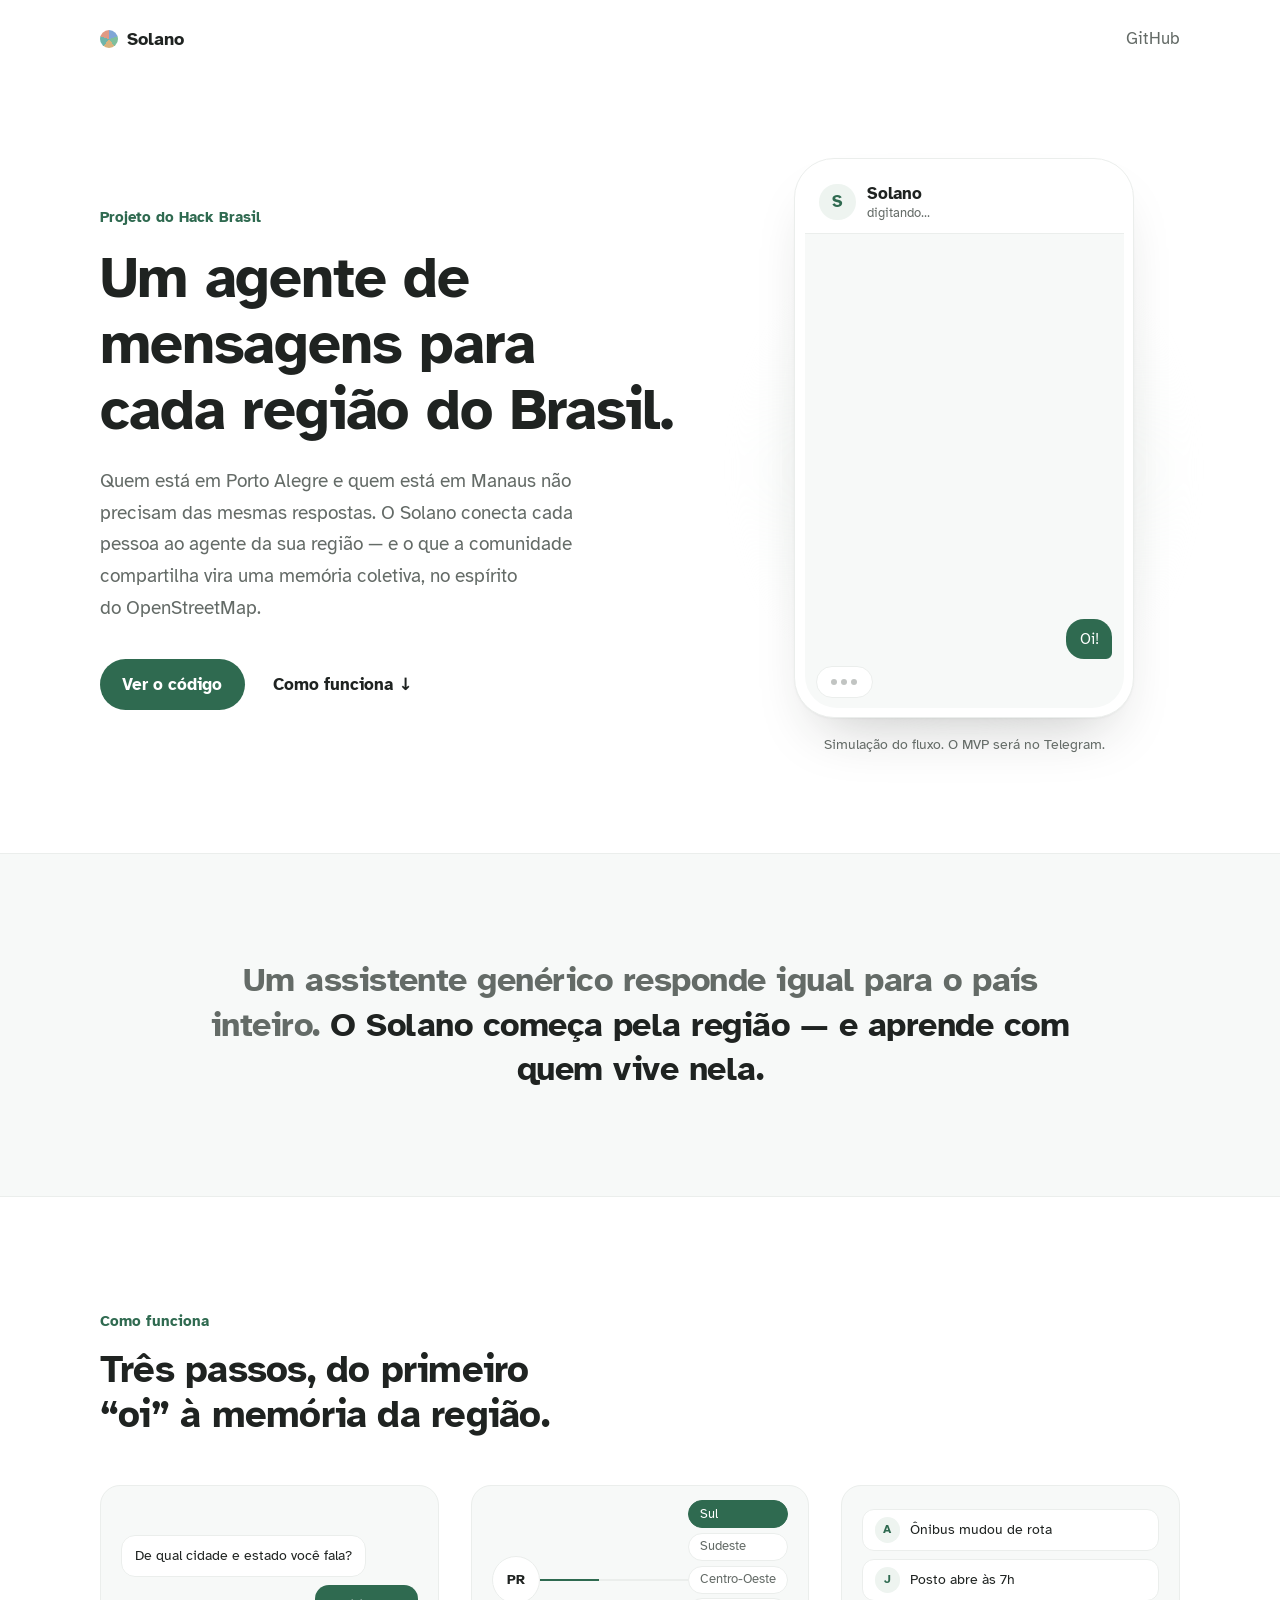
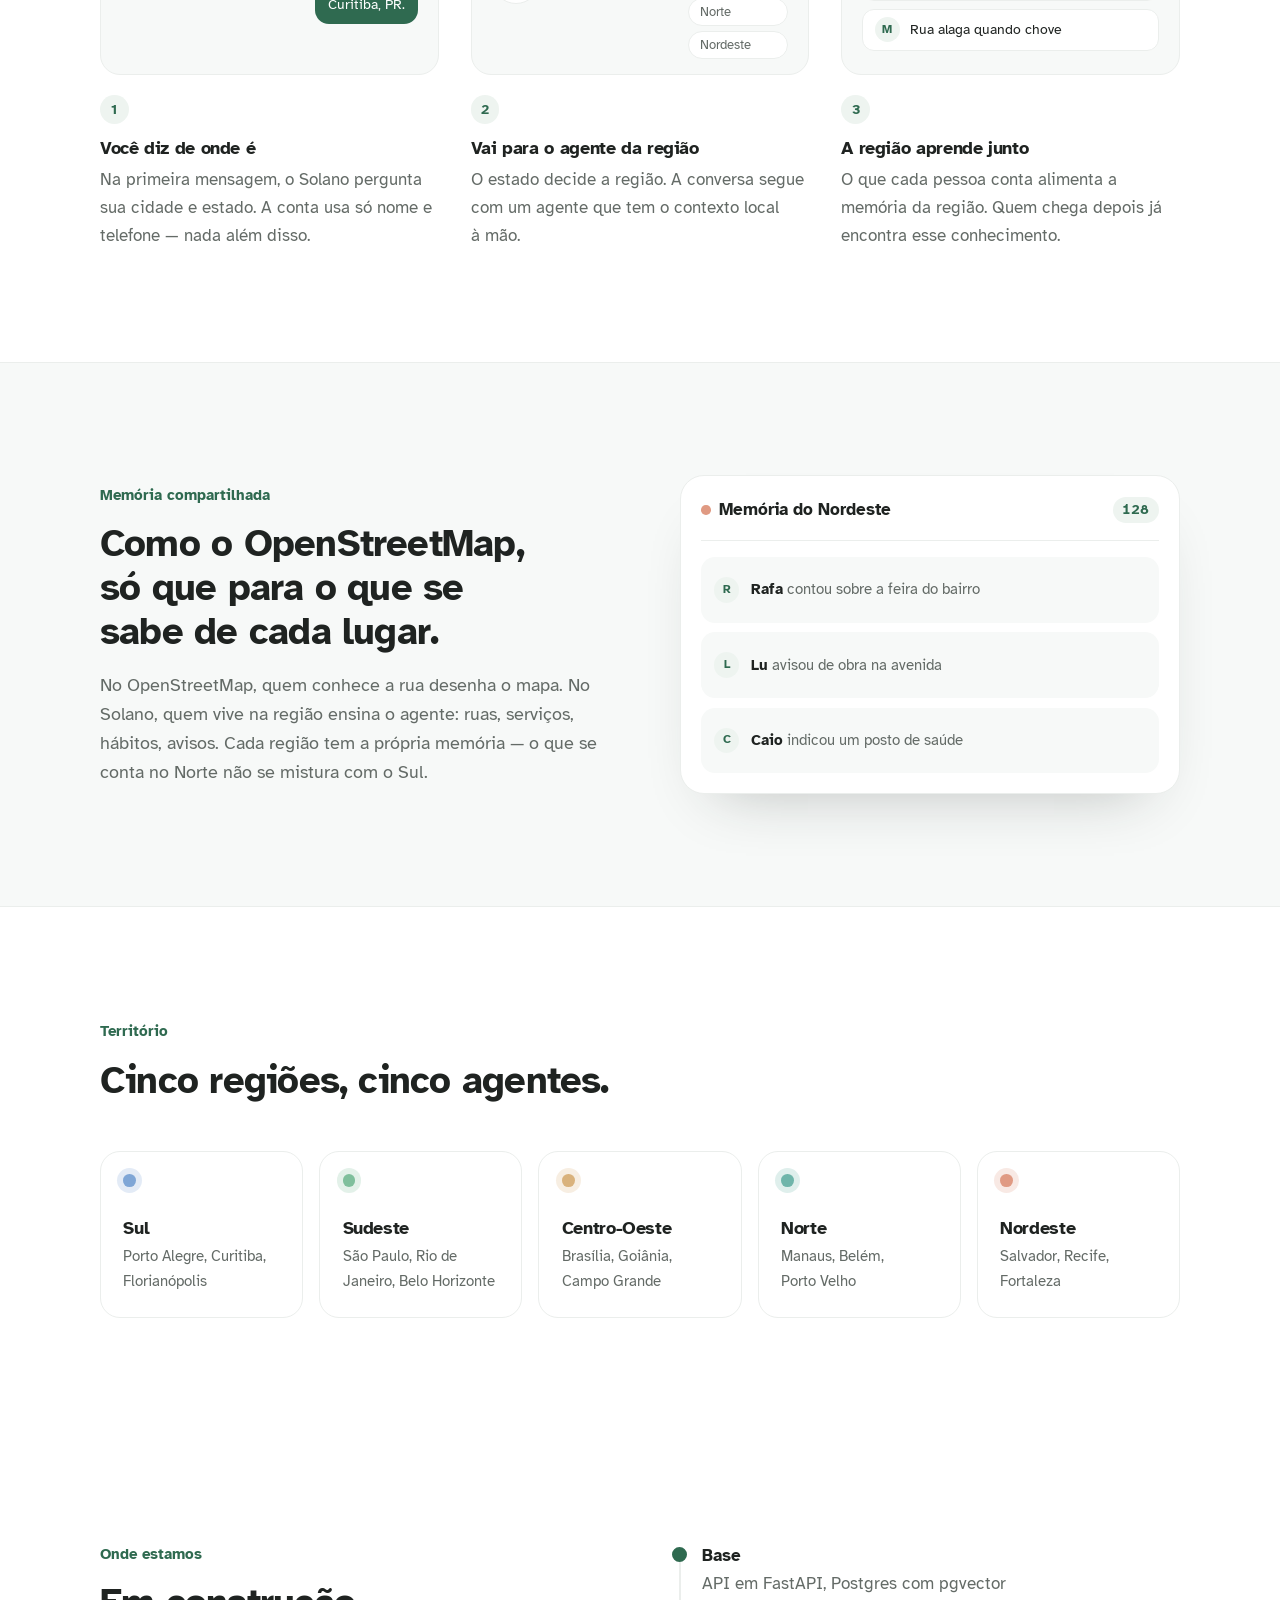
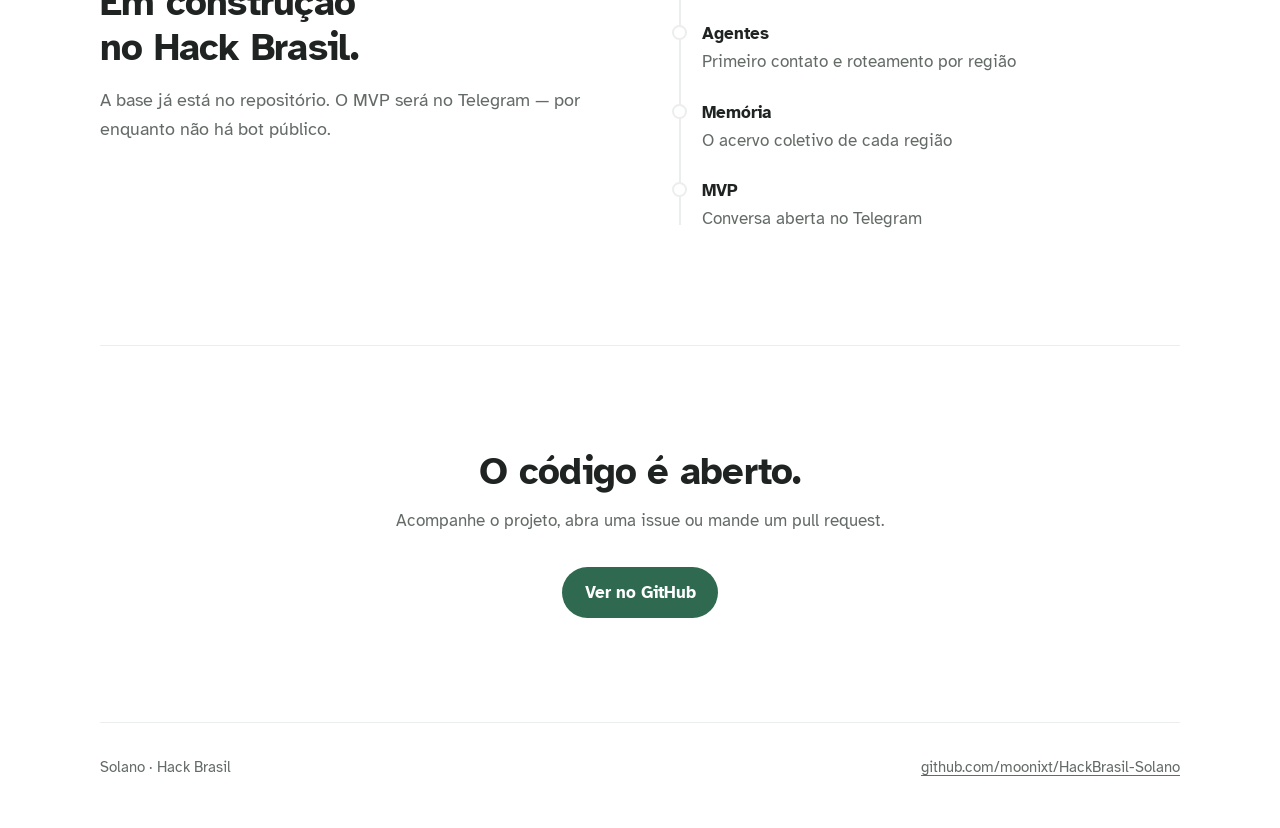
==== commit b697851e: "feat(landing): conversa animada, mocks dos passos e memória ao vivo Mantém a página branca e suave, " ====
--- a/docs/index.html
+++ b/docs/index.html
@@ -13,61 +13,191 @@
   <meta property="og:locale" content="pt_BR">
   <link rel="icon" href="favicon.svg" type="image/svg+xml">
   <link rel="stylesheet" href="styles.css">
+  <script>document.documentElement.classList.add("js");</script>
 </head>
 <body>
   <a class="skip" href="#conteudo">Ir para o conteúdo</a>
 
   <header class="wrap site-header" id="topo">
-    <a class="wordmark" href="#topo">Solano</a>
-    <a href="https://github.com/moonixt/HackBrasil-Solano">GitHub</a>
+    <a class="wordmark" href="#topo"><span class="logo" aria-hidden="true"></span>Solano</a>
+    <a class="header-link" href="https://github.com/moonixt/HackBrasil-Solano">GitHub</a>
   </header>
 
-  <main id="conteudo" class="wrap">
-    <section class="hero">
-      <p class="eyebrow">Projeto do Hack Brasil</p>
-      <h1>Um agente de mensagens para cada região do Brasil.</h1>
-      <p class="lede">
-        Você conversa com o agente da sua região. O que as pessoas de lá compartilham
-        vira uma memória coletiva, no espírito do OpenStreetMap.
+  <main id="conteudo">
+    <section class="wrap hero">
+      <div class="hero-copy">
+        <p class="eyebrow">Projeto do Hack Brasil</p>
+        <h1>Um agente de mensagens para cada região do Brasil.</h1>
+        <p class="lede">
+          Quem está em Porto Alegre e quem está em Manaus não precisam das mesmas respostas.
+          O Solano conecta cada pessoa ao agente da sua região — e o que a comunidade compartilha
+          vira uma memória coletiva, no espírito do OpenStreetMap.
+        </p>
+        <div class="hero-actions">
+          <a class="button" href="https://github.com/moonixt/HackBrasil-Solano">Ver o código</a>
+          <a class="text-link" href="#como-funciona">Como funciona <span aria-hidden="true">↓</span></a>
+        </div>
+      </div>
+
+      <figure class="phone" aria-label="Simulação de uma conversa com o Solano">
+        <div class="phone-screen">
+          <div class="phone-bar">
+            <span class="avatar">S</span>
+            <span class="who">
+              <strong>Solano</strong>
+              <small data-status>online</small>
+            </span>
+          </div>
+          <ol class="chat" data-chat>
+            <li class="bubble me">Oi!</li>
+            <li class="bubble bot">Oi! Antes de tudo: de qual cidade e estado você fala?</li>
+            <li class="bubble me">Recife, PE.</li>
+            <li class="route"><span class="dot dot-nordeste"></span>Conectado ao agente <strong>Nordeste</strong></li>
+            <li class="bubble bot">Prontinho. Sou o agente do Nordeste e já sei o que a comunidade daqui me contou. Pode perguntar.</li>
+            <li class="typing" aria-hidden="true"><span></span><span></span><span></span></li>
+          </ol>
+        </div>
+        <figcaption>Simulação do fluxo. O MVP será no Telegram.</figcaption>
+      </figure>
+    </section>
+
+    <section class="statement">
+      <p class="wrap reveal">
+        Um assistente genérico responde igual para o país inteiro.
+        <span>O Solano começa pela região — e aprende com quem vive nela.</span>
       </p>
-      <a class="button" href="https://github.com/moonixt/HackBrasil-Solano">Ver o código</a>
-    </section>
-
-    <section id="como-funciona" aria-labelledby="como-funciona-titulo">
-      <h2 id="como-funciona-titulo">Como funciona</h2>
+    </section>
+
+    <section class="wrap section" id="como-funciona" aria-labelledby="como-funciona-titulo">
+      <header class="section-head reveal">
+        <p class="eyebrow">Como funciona</p>
+        <h2 id="como-funciona-titulo">Três passos, do primeiro “oi” à memória da região.</h2>
+      </header>
+
       <ol class="steps">
-        <li>
+        <li class="step reveal">
+          <div class="mock mock-ask" aria-hidden="true">
+            <div class="mini bot">De qual cidade e estado você fala?</div>
+            <div class="mini me">Curitiba, PR.</div>
+          </div>
+          <span class="step-num">1</span>
           <h3>Você diz de onde é</h3>
-          <p>Na primeira mensagem, o Solano pergunta sua cidade e estado. A conta usa só nome e telefone.</p>
-        </li>
-        <li>
-          <h3>Fala com o agente da região</h3>
-          <p>A conversa segue com o agente do Sul, Sudeste, Centro-Oeste, Norte ou Nordeste.</p>
-        </li>
-        <li>
+          <p>Na primeira mensagem, o Solano pergunta sua cidade e estado. A conta usa só nome e telefone — nada além disso.</p>
+        </li>
+
+        <li class="step reveal">
+          <div class="mock mock-route" aria-hidden="true">
+            <span class="from">PR</span>
+            <span class="wire"></span>
+            <ul class="pills">
+              <li class="on">Sul</li>
+              <li>Sudeste</li>
+              <li>Centro-Oeste</li>
+              <li>Norte</li>
+              <li>Nordeste</li>
+            </ul>
+          </div>
+          <span class="step-num">2</span>
+          <h3>Vai para o agente da região</h3>
+          <p>O estado decide a região. A conversa segue com um agente que tem o contexto local à mão.</p>
+        </li>
+
+        <li class="step reveal">
+          <div class="mock mock-memory" aria-hidden="true">
+            <div class="note"><span class="ini">A</span>Ônibus mudou de rota</div>
+            <div class="note"><span class="ini">J</span>Posto abre às 7h</div>
+            <div class="note"><span class="ini">M</span>Rua alaga quando chove</div>
+          </div>
+          <span class="step-num">3</span>
           <h3>A região aprende junto</h3>
-          <p>Ruas, serviços, avisos: o que uma pessoa conta ajuda quem chega depois.</p>
+          <p>O que cada pessoa conta alimenta a memória da região. Quem chega depois já encontra esse conhecimento.</p>
         </li>
       </ol>
     </section>
 
-    <section id="regioes" aria-labelledby="regioes-titulo">
-      <h2 id="regioes-titulo">Cinco regiões</h2>
+    <section class="memory-band" aria-labelledby="memoria-titulo">
+      <div class="wrap memory-grid">
+        <div class="reveal">
+          <p class="eyebrow">Memória compartilhada</p>
+          <h2 id="memoria-titulo">Como o OpenStreetMap, só que para o que se sabe de cada lugar.</h2>
+          <p class="body">
+            No OpenStreetMap, quem conhece a rua desenha o mapa. No Solano, quem vive na região
+            ensina o agente: ruas, serviços, hábitos, avisos. Cada região tem a própria memória —
+            o que se conta no Norte não se mistura com o Sul.
+          </p>
+        </div>
+
+        <div class="feed reveal" aria-hidden="true">
+          <div class="feed-head">
+            <span class="dot dot-nordeste"></span>
+            Memória do Nordeste
+            <span class="count" data-count>128</span>
+          </div>
+          <ul class="feed-list" data-feed>
+            <li><span class="ini">R</span><span><strong>Rafa</strong> contou sobre a feira do bairro</span></li>
+            <li><span class="ini">L</span><span><strong>Lu</strong> avisou de obra na avenida</span></li>
+            <li><span class="ini">C</span><span><strong>Caio</strong> indicou um posto de saúde</span></li>
+          </ul>
+        </div>
+      </div>
+    </section>
+
+    <section class="wrap section" id="regioes" aria-labelledby="regioes-titulo">
+      <header class="section-head reveal">
+        <p class="eyebrow">Território</p>
+        <h2 id="regioes-titulo">Cinco regiões, cinco agentes.</h2>
+      </header>
       <ul class="regions">
-        <li><strong>Sul</strong> <span>Porto Alegre, Curitiba, Florianópolis</span></li>
-        <li><strong>Sudeste</strong> <span>São Paulo, Rio de Janeiro, Belo Horizonte</span></li>
-        <li><strong>Centro-Oeste</strong> <span>Brasília, Goiânia, Campo Grande</span></li>
-        <li><strong>Norte</strong> <span>Manaus, Belém, Porto Velho</span></li>
-        <li><strong>Nordeste</strong> <span>Salvador, Recife, Fortaleza</span></li>
+        <li class="region reveal" style="--tone: var(--sul)">
+          <span class="dot"></span>
+          <h3>Sul</h3>
+          <p>Porto Alegre, Curitiba, Florianópolis</p>
+        </li>
+        <li class="region reveal" style="--tone: var(--sudeste)">
+          <span class="dot"></span>
+          <h3>Sudeste</h3>
+          <p>São Paulo, Rio de Janeiro, Belo Horizonte</p>
+        </li>
+        <li class="region reveal" style="--tone: var(--centro)">
+          <span class="dot"></span>
+          <h3>Centro-Oeste</h3>
+          <p>Brasília, Goiânia, Campo Grande</p>
+        </li>
+        <li class="region reveal" style="--tone: var(--norte)">
+          <span class="dot"></span>
+          <h3>Norte</h3>
+          <p>Manaus, Belém, Porto Velho</p>
+        </li>
+        <li class="region reveal" style="--tone: var(--nordeste)">
+          <span class="dot"></span>
+          <h3>Nordeste</h3>
+          <p>Salvador, Recife, Fortaleza</p>
+        </li>
       </ul>
     </section>
 
-    <section id="estado" aria-labelledby="estado-titulo">
-      <h2 id="estado-titulo">Onde estamos</h2>
-      <p>
-        Em construção no Hack Brasil. A API em FastAPI e o Postgres com pgvector já estão no repositório;
-        os agentes e a memória vêm a seguir. O MVP será no Telegram — ainda não há bot público.
-      </p>
+    <section class="wrap section" id="estado" aria-labelledby="estado-titulo">
+      <div class="status reveal">
+        <div>
+          <p class="eyebrow">Onde estamos</p>
+          <h2 id="estado-titulo">Em construção no Hack Brasil.</h2>
+          <p class="body">
+            A base já está no repositório. O MVP será no Telegram — por enquanto não há bot público.
+          </p>
+        </div>
+        <ol class="timeline">
+          <li class="done"><strong>Base</strong><span>API em FastAPI, Postgres com pgvector</span></li>
+          <li><strong>Agentes</strong><span>Primeiro contato e roteamento por região</span></li>
+          <li><strong>Memória</strong><span>O acervo coletivo de cada região</span></li>
+          <li><strong>MVP</strong><span>Conversa aberta no Telegram</span></li>
+        </ol>
+      </div>
+    </section>
+
+    <section class="wrap closing reveal">
+      <h2>O código é aberto.</h2>
+      <p>Acompanhe o projeto, abra uma issue ou mande um pull request.</p>
+      <a class="button" href="https://github.com/moonixt/HackBrasil-Solano">Ver no GitHub</a>
     </section>
   </main>
 
@@ -75,5 +205,7 @@
     <p>Solano · Hack Brasil</p>
     <a href="https://github.com/moonixt/HackBrasil-Solano">github.com/moonixt/HackBrasil-Solano</a>
   </footer>
+
+  <script src="app.js" defer></script>
 </body>
 </html>
--- a/docs/styles.css
+++ b/docs/styles.css
@@ -1,4 +1,4 @@
-/* Página branca, texto escuro e um verde suave como único acento.
+/* Página branca, texto escuro e um verde suave como acento.
    Contraste conferido em scripts/check_landing.py. */
 
 @font-face {
@@ -22,15 +22,26 @@
   --text: #1f2321;
   --muted: #646b67;
   --line: #ebeeec;
+  --surface: #f7f9f8;
   --accent: #2f6a50;
   --accent-soft: #eef4f0;
+  --sul: #7fa6d6;
+  --sudeste: #7fbf9c;
+  --centro: #d9b27c;
+  --norte: #6fb5aa;
+  --nordeste: #e09a83;
   --sans: "Atkinson Hyperlegible", system-ui, -apple-system, "Segoe UI", sans-serif;
+  --ease: cubic-bezier(0.2, 0.7, 0.2, 1);
 }
 
 *,
 *::before,
 *::after {
   box-sizing: border-box;
+}
+
+html {
+  scroll-behavior: smooth;
 }
 
 body {
@@ -40,6 +51,7 @@
   font-family: var(--sans);
   font-size: 1.0625rem;
   line-height: 1.65;
+  -webkit-font-smoothing: antialiased;
 }
 
 :focus-visible {
@@ -56,6 +68,7 @@
   position: absolute;
   left: 1rem;
   top: -4rem;
+  z-index: 10;
   padding: 0.6rem 0.9rem;
   background: var(--text);
   color: var(--bg);
@@ -66,32 +79,8 @@
 }
 
 .wrap {
-  width: min(680px, calc(100% - 2.5rem));
+  width: min(1080px, calc(100% - 2.5rem));
   margin-inline: auto;
-}
-
-.site-header {
-  display: flex;
-  align-items: center;
-  justify-content: space-between;
-  min-height: 44px;
-  padding: 1.5rem 0;
-}
-
-.site-header a:not(.wordmark) {
-  color: var(--muted);
-  text-decoration: none;
-}
-
-.site-header a:not(.wordmark):hover {
-  color: var(--text);
-}
-
-.wordmark {
-  color: var(--text);
-  font-weight: 700;
-  font-size: 1.15rem;
-  text-decoration: none;
 }
 
 h1,
@@ -99,22 +88,21 @@
 h3 {
   margin: 0;
   font-weight: 700;
-  line-height: 1.2;
-  letter-spacing: -0.015em;
+  line-height: 1.15;
+  letter-spacing: -0.02em;
   text-wrap: balance;
 }
 
 h1 {
-  font-size: clamp(2.1rem, 6vw, 3.1rem);
+  font-size: clamp(2.3rem, 5.2vw, 3.6rem);
 }
 
 h2 {
-  margin-bottom: 1.5rem;
-  font-size: 1.35rem;
+  font-size: clamp(1.7rem, 3.4vw, 2.4rem);
 }
 
 h3 {
-  font-size: 1.05rem;
+  font-size: 1.15rem;
 }
 
 p {
@@ -122,105 +110,656 @@
   text-wrap: pretty;
 }
 
-.hero {
-  padding: clamp(3rem, 12vw, 7rem) 0 clamp(3rem, 8vw, 5rem);
-}
-
 .eyebrow {
-  margin-bottom: 1rem;
+  margin-bottom: 0.9rem;
   color: var(--accent);
   font-size: 0.95rem;
   font-weight: 700;
 }
 
-.lede {
+.body {
+  margin-top: 1rem;
+  color: var(--muted);
+  font-size: 1.1rem;
   max-width: 34rem;
-  margin: 1.25rem 0 2rem;
-  color: var(--muted);
-  font-size: 1.2rem;
-}
+}
+
+/* Cabeçalho */
+
+.site-header {
+  display: flex;
+  align-items: center;
+  justify-content: space-between;
+  min-height: 44px;
+  padding: 1.5rem 0;
+}
+
+.wordmark {
+  display: inline-flex;
+  align-items: center;
+  gap: 0.55rem;
+  color: var(--text);
+  font-weight: 700;
+  font-size: 1.15rem;
+  text-decoration: none;
+}
+
+.logo {
+  width: 1.15rem;
+  height: 1.15rem;
+  border-radius: 50%;
+  background: conic-gradient(var(--sul) 0 20%, var(--sudeste) 0 40%, var(--centro) 0 60%, var(--norte) 0 80%, var(--nordeste) 0);
+  animation: spin 24s linear infinite;
+}
+
+.header-link {
+  color: var(--muted);
+  text-decoration: none;
+}
+
+.header-link:hover {
+  color: var(--text);
+}
+
+/* Botões */
 
 .button {
   display: inline-flex;
   align-items: center;
+  min-height: 48px;
+  padding: 0.7rem 1.4rem;
+  background: var(--accent);
+  color: #fff;
+  border-radius: 999px;
+  font-weight: 700;
+  text-decoration: none;
+  transition: transform 0.2s var(--ease), box-shadow 0.2s var(--ease);
+}
+
+.button:hover {
+  transform: translateY(-2px);
+  box-shadow: 0 10px 24px -12px rgba(47, 106, 80, 0.6);
+}
+
+.text-link {
+  display: inline-flex;
+  align-items: center;
+  gap: 0.35rem;
   min-height: 44px;
-  padding: 0.6rem 1.2rem;
+  color: var(--text);
+  font-weight: 700;
+  text-decoration: none;
+}
+
+.text-link span {
+  transition: transform 0.2s var(--ease);
+}
+
+.text-link:hover span {
+  transform: translateY(3px);
+}
+
+/* Hero */
+
+main {
+  overflow-x: clip;
+}
+
+.hero {
+  display: grid;
+  gap: 3.5rem;
+  align-items: center;
+  padding: clamp(2rem, 7vw, 5rem) 0 clamp(3.5rem, 8vw, 6rem);
+}
+
+.lede {
+  max-width: 32rem;
+  margin: 1.4rem 0 2.2rem;
+  color: var(--muted);
+  font-size: 1.2rem;
+}
+
+.hero-actions {
+  display: flex;
+  flex-wrap: wrap;
+  align-items: center;
+  gap: 1rem 1.75rem;
+}
+
+.hero-copy > * {
+  animation: rise 0.8s var(--ease) both;
+}
+
+.hero-copy > :nth-child(2) { animation-delay: 0.08s; }
+.hero-copy > :nth-child(3) { animation-delay: 0.16s; }
+.hero-copy > :nth-child(4) { animation-delay: 0.24s; }
+
+/* Celular */
+
+.phone {
+  position: relative;
+  justify-self: center;
+  width: min(340px, 100%);
+  margin: 0;
+  animation: rise 1s var(--ease) 0.2s both;
+}
+
+.phone::before {
+  content: "";
+  position: absolute;
+  inset: 8% -18% 4%;
+  z-index: -1;
+  background: radial-gradient(closest-side, var(--accent-soft), transparent);
+  filter: blur(8px);
+}
+
+.phone-screen {
+  display: flex;
+  flex-direction: column;
+  height: 560px;
+  padding: 0.6rem;
+  background: #fff;
+  border: 1px solid var(--line);
+  border-radius: 40px;
+  box-shadow:
+    0 1px 2px rgba(31, 35, 33, 0.04),
+    0 30px 60px -28px rgba(31, 35, 33, 0.28);
+}
+
+.phone-bar {
+  display: flex;
+  align-items: center;
+  gap: 0.7rem;
+  padding: 0.9rem 0.9rem 0.8rem;
+  border-bottom: 1px solid var(--line);
+}
+
+.avatar {
+  display: grid;
+  place-items: center;
+  width: 2.3rem;
+  height: 2.3rem;
+  border-radius: 50%;
   background: var(--accent-soft);
   color: var(--accent);
-  border-radius: 8px;
-  font-weight: 700;
-  text-decoration: none;
-}
-
-.button:hover {
-  background: #e2ece6;
-}
-
-main section + section {
-  padding: 3.5rem 0;
-  border-top: 1px solid var(--line);
-}
+  font-weight: 700;
+}
+
+.who {
+  display: flex;
+  flex-direction: column;
+  line-height: 1.25;
+}
+
+.who small {
+  color: var(--muted);
+  font-size: 0.8rem;
+}
+
+.chat {
+  display: flex;
+  flex: 1;
+  flex-direction: column;
+  justify-content: flex-end;
+  gap: 0.5rem;
+  margin: 0;
+  padding: 1rem 0.7rem 0.6rem;
+  overflow: hidden;
+  list-style: none;
+  font-size: 0.95rem;
+  line-height: 1.45;
+  background: var(--surface);
+  border-radius: 0 0 32px 32px;
+}
+
+.bubble {
+  max-width: 82%;
+  padding: 0.55rem 0.85rem;
+  border-radius: 18px;
+}
+
+.bubble.me {
+  align-self: flex-end;
+  background: var(--accent);
+  color: #fff;
+  border-bottom-right-radius: 6px;
+}
+
+.bubble.bot {
+  align-self: flex-start;
+  background: #fff;
+  border: 1px solid var(--line);
+  border-bottom-left-radius: 6px;
+}
+
+.route {
+  display: inline-flex;
+  align-self: center;
+  align-items: center;
+  gap: 0.45rem;
+  margin: 0.25rem 0;
+  padding: 0.25rem 0.75rem;
+  background: #fff;
+  border: 1px solid var(--line);
+  border-radius: 999px;
+  color: var(--muted);
+  font-size: 0.82rem;
+}
+
+.typing {
+  display: none;
+  align-self: flex-start;
+  gap: 4px;
+  padding: 0.75rem 0.9rem;
+  background: #fff;
+  border: 1px solid var(--line);
+  border-radius: 18px;
+}
+
+.typing span {
+  width: 6px;
+  height: 6px;
+  border-radius: 50%;
+  background: var(--muted);
+  opacity: 0.4;
+  animation: blink 1.2s infinite;
+}
+
+.typing span:nth-child(2) { animation-delay: 0.15s; }
+.typing span:nth-child(3) { animation-delay: 0.3s; }
+
+/* O JS esconde as mensagens e as mostra em sequência. */
+.js .chat.is-playing > li {
+  display: none;
+}
+
+.js .chat.is-playing > li.is-shown {
+  display: block;
+  animation: pop 0.4s var(--ease) both;
+}
+
+.js .chat.is-playing > .route.is-shown,
+.js .chat.is-playing > .typing.is-shown {
+  display: inline-flex;
+}
+
+.phone figcaption {
+  margin-top: 1rem;
+  color: var(--muted);
+  font-size: 0.85rem;
+  text-align: center;
+}
+
+.dot {
+  display: inline-block;
+  width: 0.6rem;
+  height: 0.6rem;
+  flex: none;
+  border-radius: 50%;
+  background: var(--tone, var(--accent));
+}
+
+.dot-nordeste {
+  --tone: var(--nordeste);
+}
+
+/* Frase de efeito */
+
+.statement {
+  padding: clamp(3.5rem, 9vw, 6.5rem) 0;
+  background: var(--surface);
+  border-block: 1px solid var(--line);
+}
+
+.statement p {
+  max-width: 54rem;
+  color: var(--muted);
+  font-size: clamp(1.45rem, 3.2vw, 2.15rem);
+  font-weight: 700;
+  line-height: 1.3;
+  letter-spacing: -0.015em;
+  text-align: center;
+}
+
+.statement span {
+  color: var(--text);
+}
+
+/* Seções */
+
+.section {
+  padding: clamp(4rem, 10vw, 7rem) 0;
+}
+
+.section-head {
+  max-width: 40rem;
+  margin-bottom: 3rem;
+}
+
+/* Passos */
 
 .steps {
   display: grid;
-  gap: 1.75rem;
+  gap: 2.5rem;
   margin: 0;
   padding: 0;
   list-style: none;
-  counter-reset: passo;
-}
-
-.steps li {
-  position: relative;
-  padding-left: 2.5rem;
-  counter-increment: passo;
-}
-
-.steps li::before {
-  content: counter(passo);
-  position: absolute;
-  left: 0;
-  top: 0;
-  width: 1.65rem;
-  height: 1.65rem;
+}
+
+.step h3 {
+  margin: 0.9rem 0 0.4rem;
+}
+
+.step p {
+  color: var(--muted);
+}
+
+.step-num {
+  display: inline-grid;
+  place-items: center;
+  width: 1.8rem;
+  height: 1.8rem;
   border-radius: 50%;
   background: var(--accent-soft);
   color: var(--accent);
   font-size: 0.9rem;
   font-weight: 700;
-  line-height: 1.65rem;
-  text-align: center;
-}
-
-.steps p,
-#estado p {
-  color: var(--muted);
-}
-
-.steps p {
-  margin-top: 0.25rem;
-}
-
-.regions {
+}
+
+.mock {
+  display: flex;
+  flex-direction: column;
+  justify-content: center;
+  gap: 0.5rem;
+  height: 190px;
+  margin-bottom: 1.25rem;
+  padding: 1.25rem;
+  background: var(--surface);
+  border: 1px solid var(--line);
+  border-radius: 20px;
+  overflow: hidden;
+  font-size: 0.9rem;
+}
+
+.mini {
+  max-width: 85%;
+  padding: 0.5rem 0.8rem;
+  border-radius: 14px;
+}
+
+.mini.bot {
+  align-self: flex-start;
+  background: #fff;
+  border: 1px solid var(--line);
+}
+
+.mini.me {
+  align-self: flex-end;
+  background: var(--accent);
+  color: #fff;
+}
+
+.mock-route {
+  flex-direction: row;
+  align-items: center;
+  gap: 0;
+}
+
+.from {
+  display: grid;
+  place-items: center;
+  width: 3rem;
+  height: 3rem;
+  flex: none;
+  border-radius: 50%;
+  background: #fff;
+  border: 1px solid var(--line);
+  font-weight: 700;
+}
+
+.wire {
+  position: relative;
+  flex: 1;
+  height: 2px;
+  min-width: 1.5rem;
+  background: var(--line);
+  overflow: hidden;
+}
+
+.wire::after {
+  content: "";
+  position: absolute;
+  inset: 0;
+  width: 40%;
+  background: var(--accent);
+  animation: flow 1.8s var(--ease) infinite;
+}
+
+.pills {
+  display: flex;
+  flex-direction: column;
+  gap: 0.3rem;
   margin: 0;
   padding: 0;
   list-style: none;
 }
 
-.regions li {
-  display: flex;
-  flex-wrap: wrap;
-  gap: 0.25rem 1rem;
-  justify-content: space-between;
-  padding: 0.8rem 0;
+.pills li {
+  padding: 0.15rem 0.7rem;
+  border: 1px solid var(--line);
+  border-radius: 999px;
+  background: #fff;
+  color: var(--muted);
+  font-size: 0.8rem;
+  transition: background 0.4s, color 0.4s, border-color 0.4s;
+}
+
+.pills li.on {
+  background: var(--accent);
+  border-color: var(--accent);
+  color: #fff;
+}
+
+.note {
+  display: flex;
+  align-items: center;
+  gap: 0.6rem;
+  padding: 0.45rem 0.7rem;
+  background: #fff;
+  border: 1px solid var(--line);
+  border-radius: 12px;
+}
+
+.ini {
+  display: grid;
+  place-items: center;
+  width: 1.6rem;
+  height: 1.6rem;
+  flex: none;
+  border-radius: 50%;
+  background: var(--accent-soft);
+  color: var(--accent);
+  font-size: 0.75rem;
+  font-weight: 700;
+}
+
+.mock-memory .note {
+  animation: drift 6s var(--ease) infinite;
+}
+
+.mock-memory .note:nth-child(2) { animation-delay: 0.4s; }
+.mock-memory .note:nth-child(3) { animation-delay: 0.8s; }
+
+/* Memória */
+
+.memory-band {
+  padding: clamp(4rem, 10vw, 7rem) 0;
+  background: var(--surface);
+  border-block: 1px solid var(--line);
+}
+
+.memory-grid {
+  display: grid;
+  gap: 3rem;
+  align-items: center;
+}
+
+.feed {
+  padding: 1.25rem;
+  background: #fff;
+  border: 1px solid var(--line);
+  border-radius: 24px;
+  box-shadow: 0 30px 60px -36px rgba(31, 35, 33, 0.3);
+}
+
+.feed-head {
+  display: flex;
+  align-items: center;
+  gap: 0.55rem;
+  padding-bottom: 1rem;
   border-bottom: 1px solid var(--line);
-}
-
-.regions li:first-child {
-  padding-top: 0;
-}
-
-.regions span {
+  font-weight: 700;
+}
+
+.count {
+  margin-left: auto;
+  padding: 0.1rem 0.6rem;
+  border-radius: 999px;
+  background: var(--accent-soft);
+  color: var(--accent);
+  font-size: 0.85rem;
+  font-variant-numeric: tabular-nums;
+}
+
+.feed-list {
+  display: grid;
+  gap: 0.6rem;
+  height: 13.5rem;
+  margin: 1rem 0 0;
+  padding: 0;
+  overflow: hidden;
+  list-style: none;
+}
+
+.feed-list li {
+  display: flex;
+  align-items: center;
+  gap: 0.7rem;
+  padding: 0.7rem 0.8rem;
+  background: var(--surface);
+  border-radius: 14px;
+  color: var(--muted);
+  font-size: 0.95rem;
+}
+
+.feed-list strong {
+  color: var(--text);
+}
+
+.feed-list li.is-new {
+  animation: slide-in 0.6s var(--ease) both;
+}
+
+/* Regiões */
+
+.regions {
+  display: grid;
+  gap: 1rem;
+  margin: 0;
+  padding: 0;
+  list-style: none;
+}
+
+.region {
+  padding: 1.4rem;
+  border: 1px solid var(--line);
+  border-radius: 20px;
+  background: #fff;
+  transition: transform 0.3s var(--ease), box-shadow 0.3s var(--ease), border-color 0.3s;
+}
+
+.region:hover {
+  transform: translateY(-4px);
+  border-color: var(--tone);
+  box-shadow: 0 20px 40px -28px rgba(31, 35, 33, 0.35);
+}
+
+.region .dot {
+  width: 0.8rem;
+  height: 0.8rem;
+  margin-bottom: 1.4rem;
+  box-shadow: 0 0 0 6px color-mix(in srgb, var(--tone) 22%, transparent);
+}
+
+.region p {
+  margin-top: 0.3rem;
+  color: var(--muted);
+  font-size: 0.95rem;
+}
+
+/* Estado */
+
+.status {
+  display: grid;
+  gap: 2.5rem;
+}
+
+.timeline {
+  position: relative;
+  display: grid;
+  gap: 1.4rem;
+  margin: 0;
+  padding: 0 0 0 1.9rem;
+  list-style: none;
+}
+
+.timeline::before {
+  content: "";
+  position: absolute;
+  left: 0.45rem;
+  top: 0.5rem;
+  bottom: 0.5rem;
+  width: 2px;
+  background: var(--line);
+}
+
+.timeline li {
+  position: relative;
+  display: flex;
+  flex-direction: column;
+}
+
+.timeline li::before {
+  content: "";
+  position: absolute;
+  left: -1.9rem;
+  top: 0.3rem;
+  width: 0.95rem;
+  height: 0.95rem;
+  border-radius: 50%;
+  background: #fff;
+  border: 2px solid var(--line);
+}
+
+.timeline li.done::before {
+  background: var(--accent);
+  border-color: var(--accent);
+}
+
+.timeline span {
+  color: var(--muted);
+}
+
+/* Fechamento */
+
+.closing {
+  padding: clamp(4rem, 10vw, 6.5rem) 0;
+  border-top: 1px solid var(--line);
+  text-align: center;
+}
+
+.closing p {
+  margin: 0.8rem auto 2rem;
   color: var(--muted);
 }
 
@@ -238,3 +777,109 @@
 .site-footer a {
   color: var(--muted);
 }
+
+/* Entrada ao rolar: só com JS, para o conteúdo nunca sumir sem ele. */
+
+.js .reveal {
+  opacity: 0;
+  transform: translateY(24px);
+  transition: opacity 0.8s var(--ease), transform 0.8s var(--ease);
+}
+
+.js .reveal.is-visible {
+  opacity: 1;
+  transform: none;
+}
+
+.steps .reveal:nth-child(2),
+.regions .reveal:nth-child(2) { transition-delay: 0.08s; }
+.steps .reveal:nth-child(3),
+.regions .reveal:nth-child(3) { transition-delay: 0.16s; }
+.regions .reveal:nth-child(4) { transition-delay: 0.24s; }
+.regions .reveal:nth-child(5) { transition-delay: 0.32s; }
+
+@keyframes rise {
+  from { opacity: 0; transform: translateY(18px); }
+  to { opacity: 1; transform: none; }
+}
+
+@keyframes pop {
+  from { opacity: 0; transform: translateY(8px) scale(0.97); }
+  to { opacity: 1; transform: none; }
+}
+
+@keyframes slide-in {
+  from { opacity: 0; transform: translateY(-14px); }
+  to { opacity: 1; transform: none; }
+}
+
+@keyframes blink {
+  50% { opacity: 1; }
+}
+
+@keyframes flow {
+  from { transform: translateX(-100%); }
+  to { transform: translateX(250%); }
+}
+
+@keyframes drift {
+  0%, 100% { transform: none; }
+  50% { transform: translateX(6px); }
+}
+
+@keyframes spin {
+  to { transform: rotate(1turn); }
+}
+
+@media (min-width: 760px) {
+  .steps {
+    grid-template-columns: repeat(3, minmax(0, 1fr));
+    gap: 2rem;
+  }
+
+  .regions {
+    grid-template-columns: repeat(5, minmax(0, 1fr));
+  }
+
+  .status {
+    grid-template-columns: 1fr 1fr;
+    align-items: start;
+    gap: 4rem;
+  }
+}
+
+@media (min-width: 960px) {
+  .hero {
+    grid-template-columns: minmax(0, 1.15fr) minmax(0, 0.85fr);
+    gap: 4rem;
+  }
+
+  .memory-grid {
+    grid-template-columns: 1fr 1fr;
+    gap: 5rem;
+  }
+}
+
+@media (min-width: 760px) and (max-width: 959px) {
+  .regions {
+    grid-template-columns: repeat(3, minmax(0, 1fr));
+  }
+}
+
+@media (prefers-reduced-motion: reduce) {
+  html {
+    scroll-behavior: auto;
+  }
+
+  *,
+  *::before,
+  *::after {
+    animation: none !important;
+    transition: none !important;
+  }
+
+  .js .reveal {
+    opacity: 1;
+    transform: none;
+  }
+}
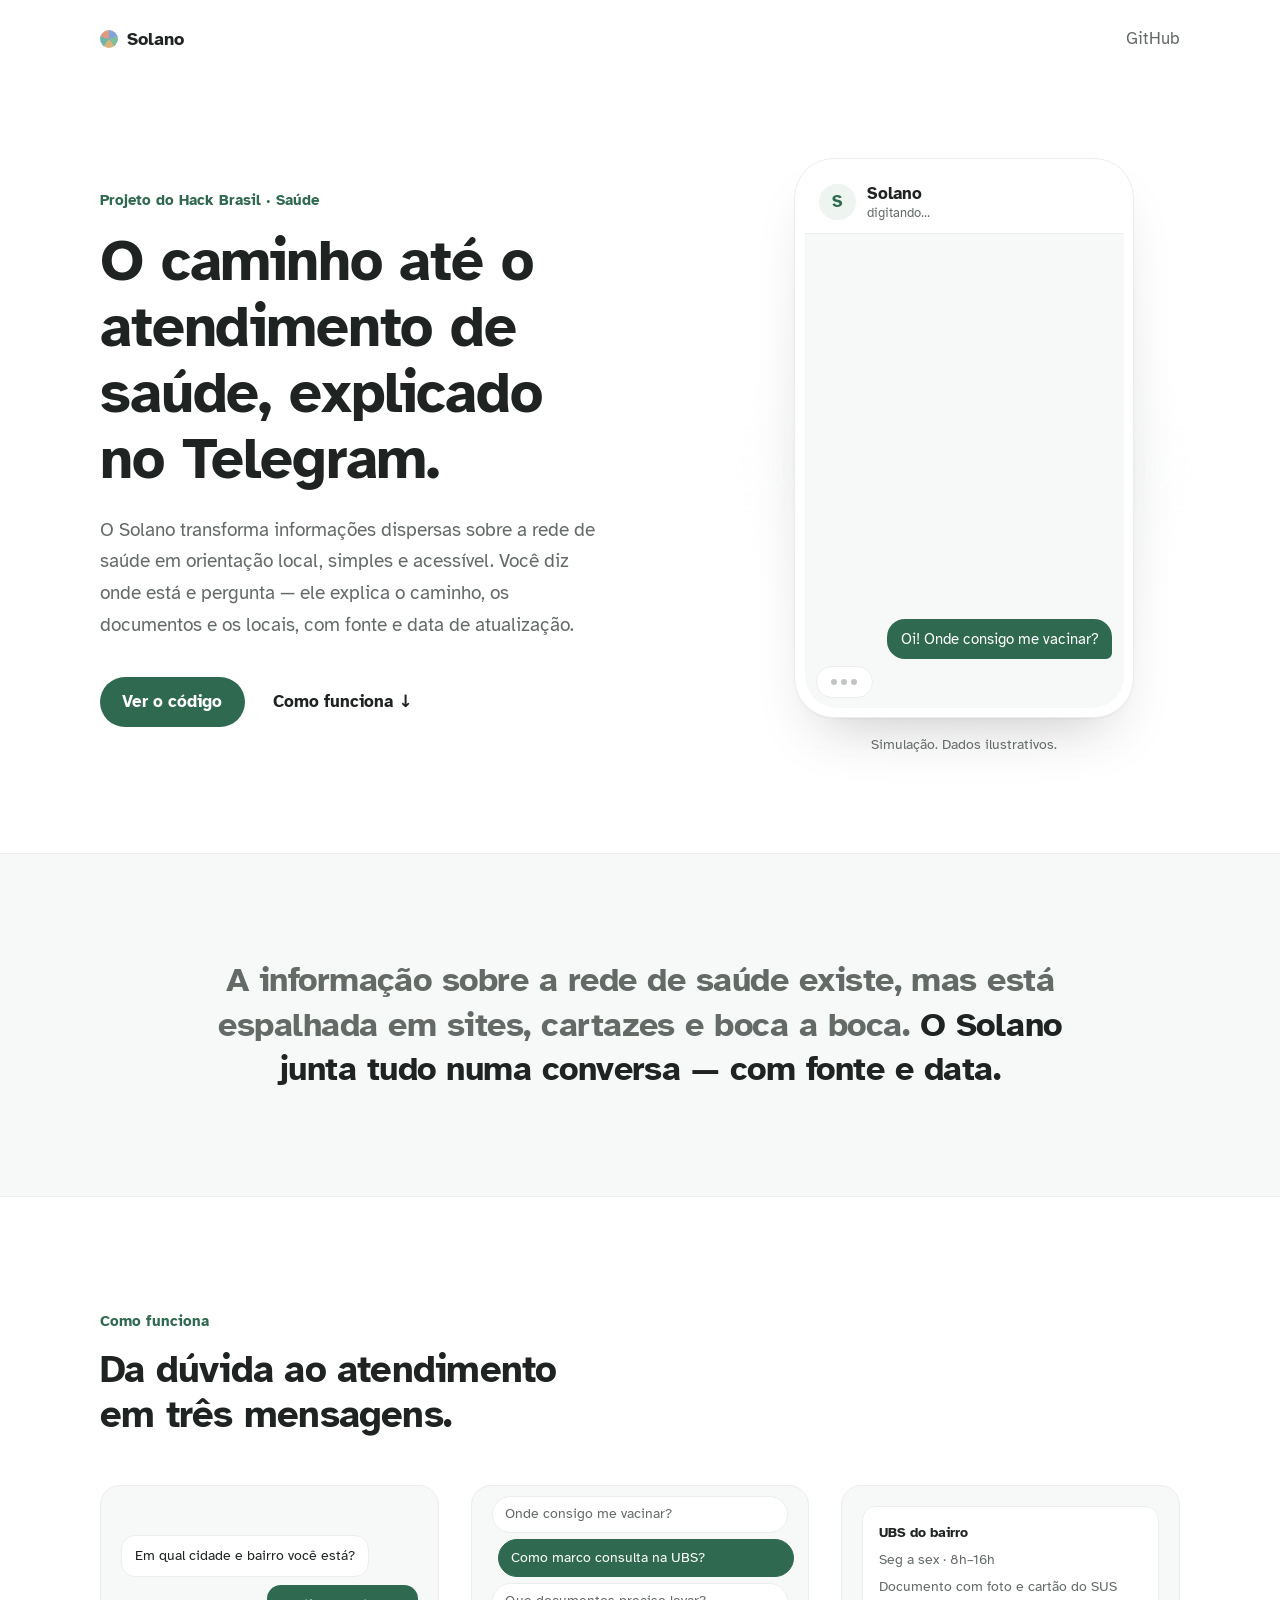
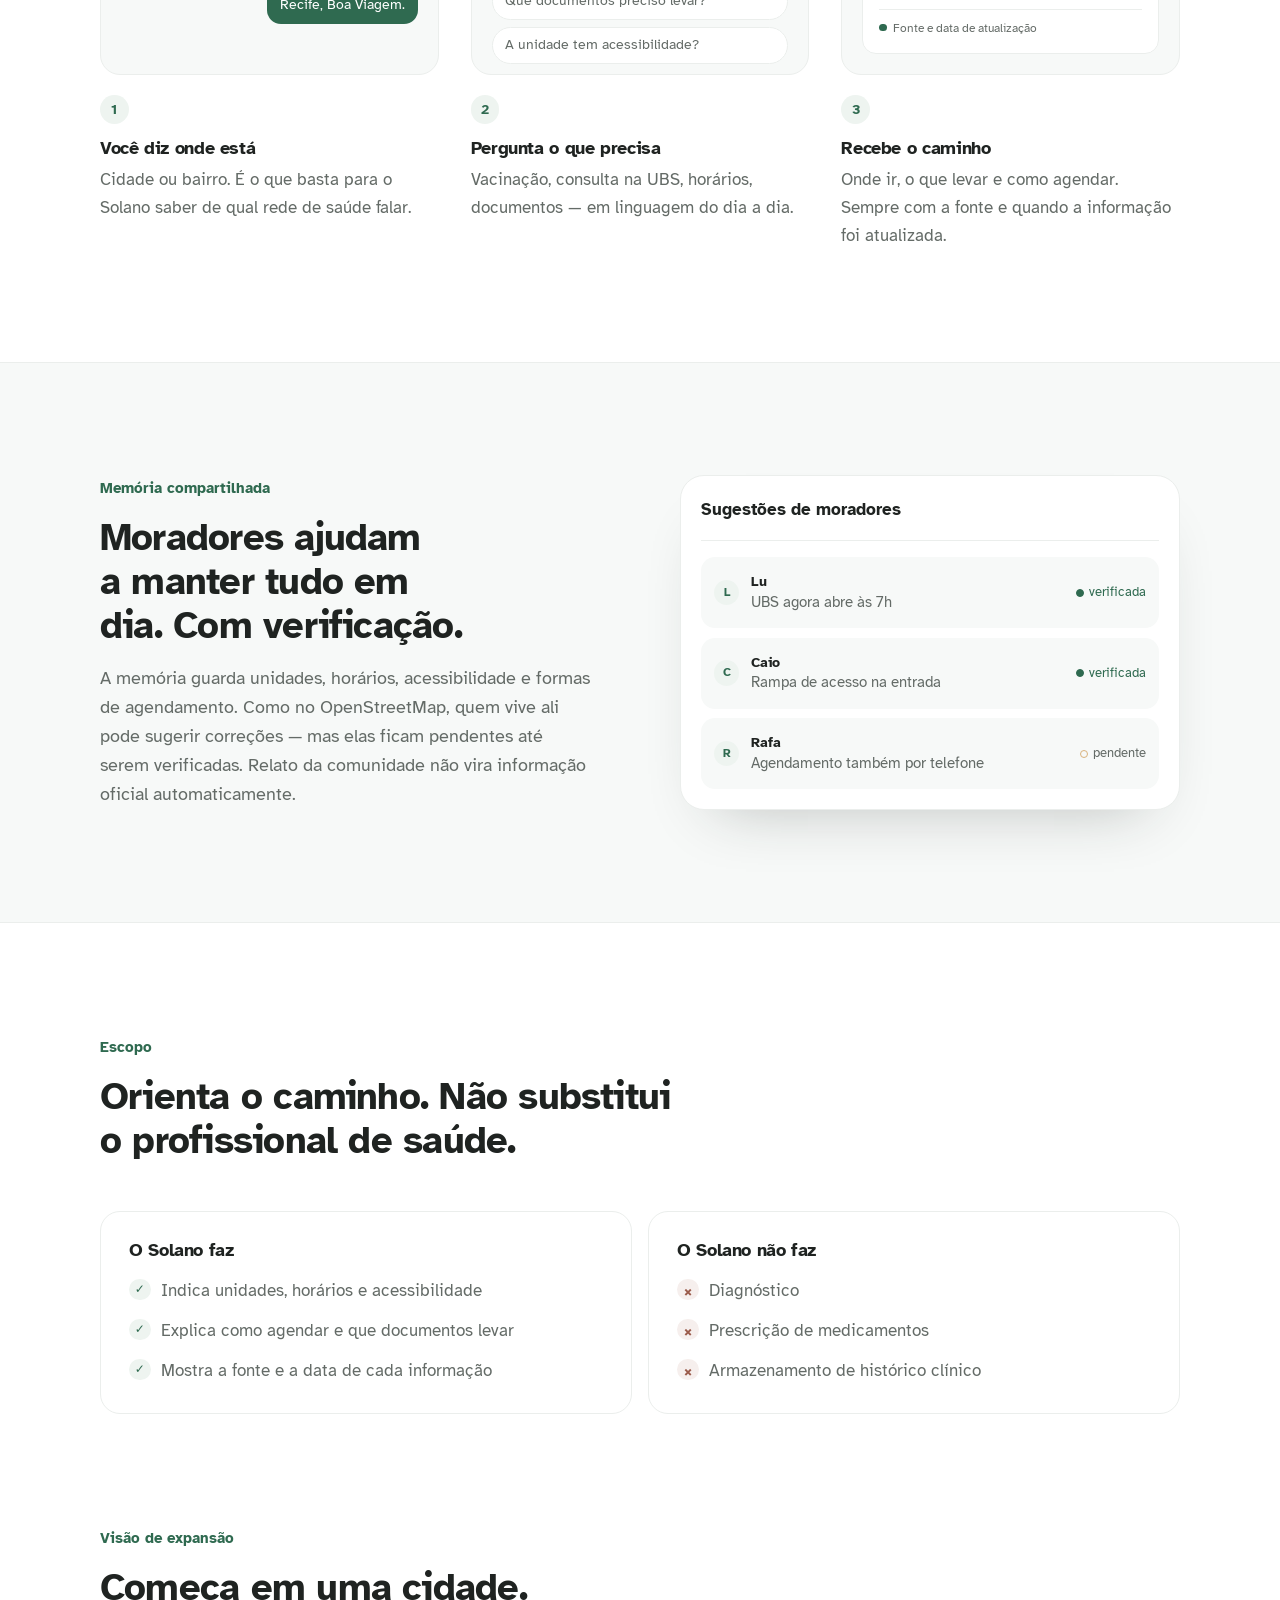
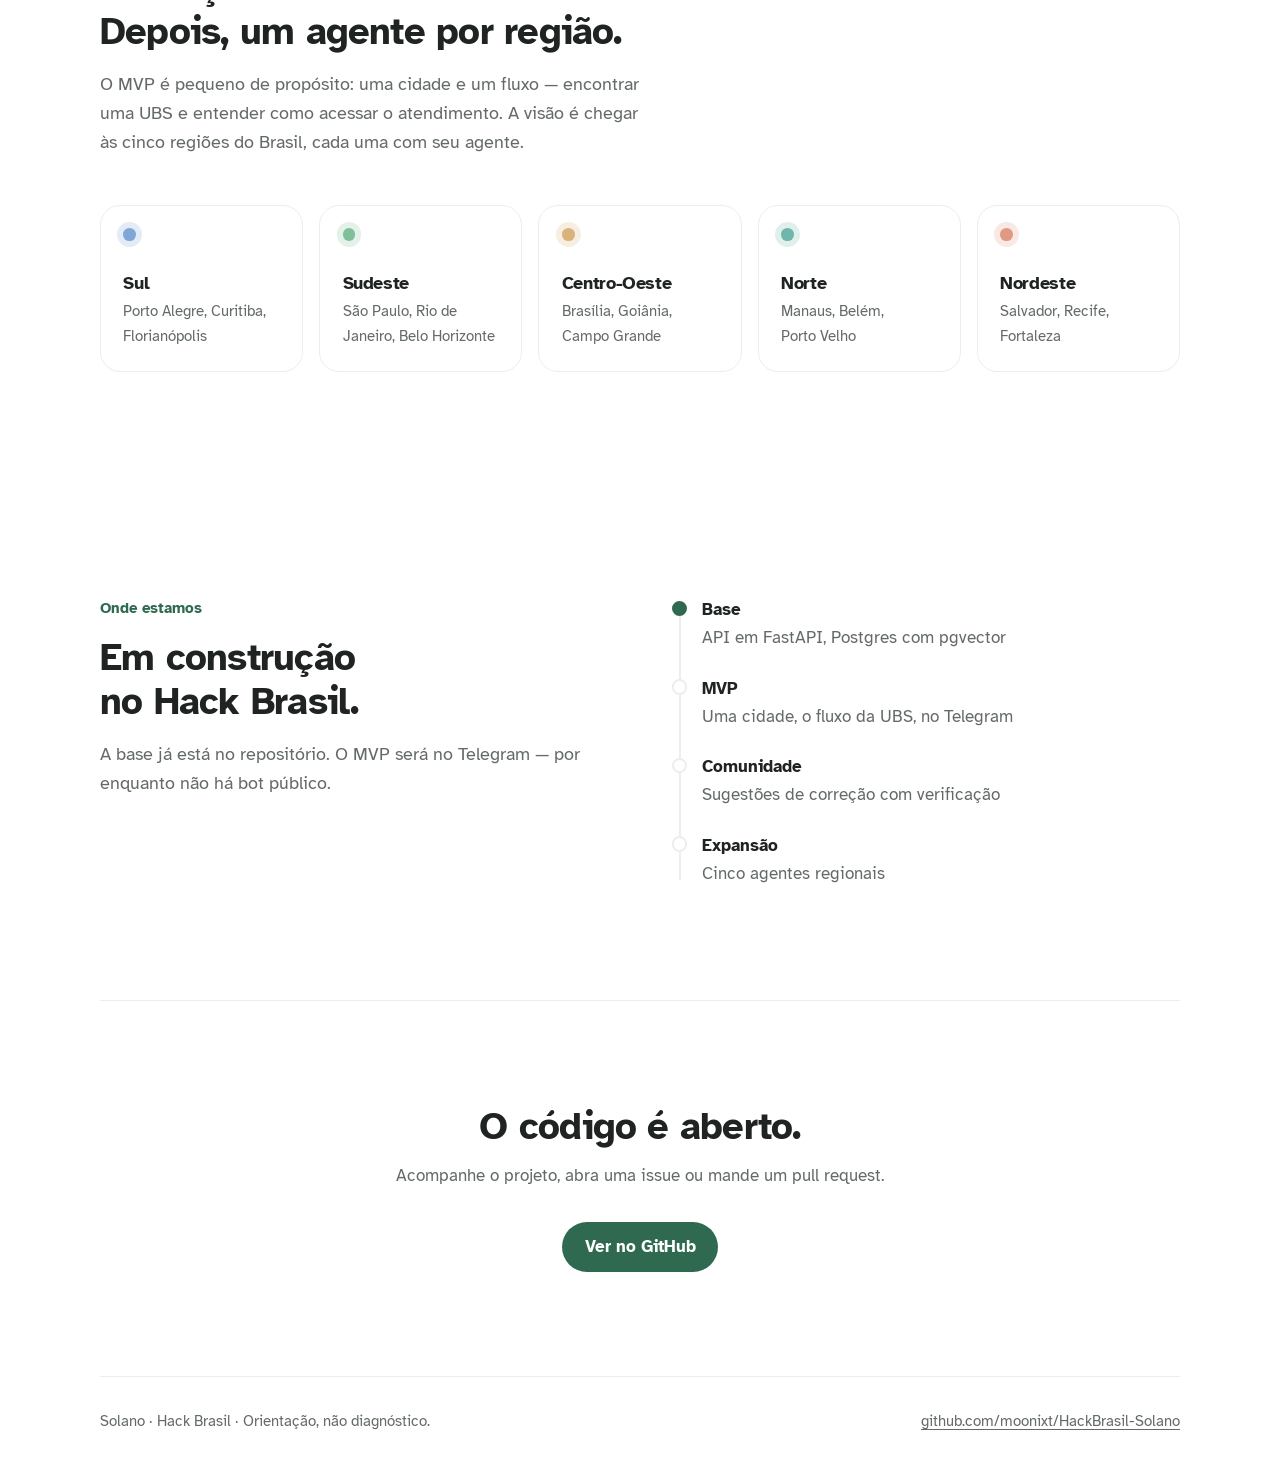
==== commit fbc91e4f: "feat(landing): foco em saúde Pitch: o Solano transforma informações dispersas sobre a rede de saúde " ====
--- a/docs/index.html
+++ b/docs/index.html
@@ -3,12 +3,12 @@
 <head>
   <meta charset="utf-8">
   <meta name="viewport" content="width=device-width, initial-scale=1">
-  <title>Solano — um agente de mensagens para cada região do Brasil</title>
-  <meta name="description" content="Projeto do Hack Brasil: um agente de mensagens para cada região do Brasil, com memória compartilhada no espírito do OpenStreetMap.">
+  <title>Solano — orientação local sobre a rede de saúde, pelo Telegram</title>
+  <meta name="description" content="Projeto do Hack Brasil: o Solano transforma informações dispersas sobre a rede de saúde em orientação local, simples e acessível pelo Telegram.">
   <meta name="color-scheme" content="light">
   <meta name="theme-color" content="#ffffff">
-  <meta property="og:title" content="Solano — um agente de mensagens para cada região do Brasil">
-  <meta property="og:description" content="Projeto do Hack Brasil: cinco agentes regionais e uma memória compartilhada por região.">
+  <meta property="og:title" content="Solano — orientação local sobre a rede de saúde">
+  <meta property="og:description" content="Onde se vacinar, como marcar consulta na UBS, que documentos levar — com fonte e data de atualização, pelo Telegram.">
   <meta property="og:type" content="website">
   <meta property="og:locale" content="pt_BR">
   <link rel="icon" href="favicon.svg" type="image/svg+xml">
@@ -26,12 +26,12 @@
   <main id="conteudo">
     <section class="wrap hero">
       <div class="hero-copy">
-        <p class="eyebrow">Projeto do Hack Brasil</p>
-        <h1>Um agente de mensagens para cada região do Brasil.</h1>
+        <p class="eyebrow">Projeto do Hack Brasil · Saúde</p>
+        <h1>O caminho até o atendimento de saúde, explicado no Telegram.</h1>
         <p class="lede">
-          Quem está em Porto Alegre e quem está em Manaus não precisam das mesmas respostas.
-          O Solano conecta cada pessoa ao agente da sua região — e o que a comunidade compartilha
-          vira uma memória coletiva, no espírito do OpenStreetMap.
+          O Solano transforma informações dispersas sobre a rede de saúde em orientação local,
+          simples e acessível. Você diz onde está e pergunta — ele explica o caminho,
+          os documentos e os locais, com fonte e data de atualização.
         </p>
         <div class="hero-actions">
           <a class="button" href="https://github.com/moonixt/HackBrasil-Solano">Ver o código</a>
@@ -49,103 +49,134 @@
             </span>
           </div>
           <ol class="chat" data-chat>
-            <li class="bubble me">Oi!</li>
-            <li class="bubble bot">Oi! Antes de tudo: de qual cidade e estado você fala?</li>
-            <li class="bubble me">Recife, PE.</li>
-            <li class="route"><span class="dot dot-nordeste"></span>Conectado ao agente <strong>Nordeste</strong></li>
-            <li class="bubble bot">Prontinho. Sou o agente do Nordeste e já sei o que a comunidade daqui me contou. Pode perguntar.</li>
+            <li class="bubble me">Oi! Onde consigo me vacinar?</li>
+            <li class="bubble bot">Te ajudo! Em qual cidade e bairro você está?</li>
+            <li class="bubble me">Recife, Boa Viagem.</li>
+            <li class="bubble bot">
+              A UBS do seu bairro aplica vacinas de segunda a sexta, das 8h às 16h.
+              Leve documento com foto, cartão do SUS e a caderneta de vacinação.
+              <span class="source">Fonte: Secretaria de Saúde · atualizado há 3 dias</span>
+            </li>
             <li class="typing" aria-hidden="true"><span></span><span></span><span></span></li>
           </ol>
         </div>
-        <figcaption>Simulação do fluxo. O MVP será no Telegram.</figcaption>
+        <figcaption>Simulação. Dados ilustrativos.</figcaption>
       </figure>
     </section>
 
     <section class="statement">
       <p class="wrap reveal">
-        Um assistente genérico responde igual para o país inteiro.
-        <span>O Solano começa pela região — e aprende com quem vive nela.</span>
+        A informação sobre a rede de saúde existe, mas está espalhada em sites, cartazes e boca a boca.
+        <span>O Solano junta tudo numa conversa — com fonte e data.</span>
       </p>
     </section>
 
     <section class="wrap section" id="como-funciona" aria-labelledby="como-funciona-titulo">
       <header class="section-head reveal">
         <p class="eyebrow">Como funciona</p>
-        <h2 id="como-funciona-titulo">Três passos, do primeiro “oi” à memória da região.</h2>
+        <h2 id="como-funciona-titulo">Da dúvida ao atendimento em três mensagens.</h2>
       </header>
 
       <ol class="steps">
         <li class="step reveal">
-          <div class="mock mock-ask" aria-hidden="true">
-            <div class="mini bot">De qual cidade e estado você fala?</div>
-            <div class="mini me">Curitiba, PR.</div>
+          <div class="mock" aria-hidden="true">
+            <div class="mini bot">Em qual cidade e bairro você está?</div>
+            <div class="mini me">Recife, Boa Viagem.</div>
           </div>
           <span class="step-num">1</span>
-          <h3>Você diz de onde é</h3>
-          <p>Na primeira mensagem, o Solano pergunta sua cidade e estado. A conta usa só nome e telefone — nada além disso.</p>
+          <h3>Você diz onde está</h3>
+          <p>Cidade ou bairro. É o que basta para o Solano saber de qual rede de saúde falar.</p>
         </li>
 
         <li class="step reveal">
-          <div class="mock mock-route" aria-hidden="true">
-            <span class="from">PR</span>
-            <span class="wire"></span>
-            <ul class="pills">
-              <li class="on">Sul</li>
-              <li>Sudeste</li>
-              <li>Centro-Oeste</li>
-              <li>Norte</li>
-              <li>Nordeste</li>
+          <div class="mock mock-questions" aria-hidden="true">
+            <ul class="pills" data-questions>
+              <li class="on">Onde consigo me vacinar?</li>
+              <li>Como marco consulta na UBS?</li>
+              <li>Que documentos preciso levar?</li>
+              <li>A unidade tem acessibilidade?</li>
             </ul>
           </div>
           <span class="step-num">2</span>
-          <h3>Vai para o agente da região</h3>
-          <p>O estado decide a região. A conversa segue com um agente que tem o contexto local à mão.</p>
+          <h3>Pergunta o que precisa</h3>
+          <p>Vacinação, consulta na UBS, horários, documentos — em linguagem do dia a dia.</p>
         </li>
 
         <li class="step reveal">
-          <div class="mock mock-memory" aria-hidden="true">
-            <div class="note"><span class="ini">A</span>Ônibus mudou de rota</div>
-            <div class="note"><span class="ini">J</span>Posto abre às 7h</div>
-            <div class="note"><span class="ini">M</span>Rua alaga quando chove</div>
+          <div class="mock mock-answer" aria-hidden="true">
+            <div class="answer">
+              <strong>UBS do bairro</strong>
+              <span>Seg a sex · 8h–16h</span>
+              <span>Documento com foto e cartão do SUS</span>
+              <span class="source">Fonte e data de atualização</span>
+            </div>
           </div>
           <span class="step-num">3</span>
-          <h3>A região aprende junto</h3>
-          <p>O que cada pessoa conta alimenta a memória da região. Quem chega depois já encontra esse conhecimento.</p>
+          <h3>Recebe o caminho</h3>
+          <p>Onde ir, o que levar e como agendar. Sempre com a fonte e quando a informação foi atualizada.</p>
         </li>
       </ol>
     </section>
 
-    <section class="memory-band" aria-labelledby="memoria-titulo">
+    <section class="memory-band" id="memoria" aria-labelledby="memoria-titulo">
       <div class="wrap memory-grid">
         <div class="reveal">
           <p class="eyebrow">Memória compartilhada</p>
-          <h2 id="memoria-titulo">Como o OpenStreetMap, só que para o que se sabe de cada lugar.</h2>
+          <h2 id="memoria-titulo">Moradores ajudam a manter tudo em dia. Com verificação.</h2>
           <p class="body">
-            No OpenStreetMap, quem conhece a rua desenha o mapa. No Solano, quem vive na região
-            ensina o agente: ruas, serviços, hábitos, avisos. Cada região tem a própria memória —
-            o que se conta no Norte não se mistura com o Sul.
+            A memória guarda unidades, horários, acessibilidade e formas de agendamento.
+            Como no OpenStreetMap, quem vive ali pode sugerir correções — mas elas ficam
+            pendentes até serem verificadas. Relato da comunidade não vira informação oficial
+            automaticamente.
           </p>
         </div>
 
         <div class="feed reveal" aria-hidden="true">
           <div class="feed-head">
-            <span class="dot dot-nordeste"></span>
-            Memória do Nordeste
-            <span class="count" data-count>128</span>
+            Sugestões de moradores
           </div>
           <ul class="feed-list" data-feed>
-            <li><span class="ini">R</span><span><strong>Rafa</strong> contou sobre a feira do bairro</span></li>
-            <li><span class="ini">L</span><span><strong>Lu</strong> avisou de obra na avenida</span></li>
-            <li><span class="ini">C</span><span><strong>Caio</strong> indicou um posto de saúde</span></li>
+            <li><span class="ini">L</span><span class="txt"><strong>Lu</strong> UBS agora abre às 7h</span><span class="state ok">verificada</span></li>
+            <li><span class="ini">C</span><span class="txt"><strong>Caio</strong> Rampa de acesso na entrada</span><span class="state ok">verificada</span></li>
+            <li><span class="ini">R</span><span class="txt"><strong>Rafa</strong> Agendamento também por telefone</span><span class="state">pendente</span></li>
           </ul>
         </div>
       </div>
     </section>
 
-    <section class="wrap section" id="regioes" aria-labelledby="regioes-titulo">
+    <section class="wrap section" id="escopo" aria-labelledby="escopo-titulo">
       <header class="section-head reveal">
-        <p class="eyebrow">Território</p>
-        <h2 id="regioes-titulo">Cinco regiões, cinco agentes.</h2>
+        <p class="eyebrow">Escopo</p>
+        <h2 id="escopo-titulo">Orienta o caminho. Não substitui o profissional de saúde.</h2>
+      </header>
+      <div class="scope">
+        <div class="scope-col reveal">
+          <h3>O Solano faz</h3>
+          <ul class="checks">
+            <li>Indica unidades, horários e acessibilidade</li>
+            <li>Explica como agendar e que documentos levar</li>
+            <li>Mostra a fonte e a data de cada informação</li>
+          </ul>
+        </div>
+        <div class="scope-col reveal">
+          <h3>O Solano não faz</h3>
+          <ul class="checks checks-no">
+            <li>Diagnóstico</li>
+            <li>Prescrição de medicamentos</li>
+            <li>Armazenamento de histórico clínico</li>
+          </ul>
+        </div>
+      </div>
+    </section>
+
+    <section class="wrap section section-tight" id="regioes" aria-labelledby="regioes-titulo">
+      <header class="section-head reveal">
+        <p class="eyebrow">Visão de expansão</p>
+        <h2 id="regioes-titulo">Começa em uma cidade. Depois, um agente por região.</h2>
+        <p class="body">
+          O MVP é pequeno de propósito: uma cidade e um fluxo — encontrar uma UBS e entender como
+          acessar o atendimento. A visão é chegar às cinco regiões do Brasil, cada uma com seu agente.
+        </p>
       </header>
       <ul class="regions">
         <li class="region reveal" style="--tone: var(--sul)">
@@ -187,9 +218,9 @@
         </div>
         <ol class="timeline">
           <li class="done"><strong>Base</strong><span>API em FastAPI, Postgres com pgvector</span></li>
-          <li><strong>Agentes</strong><span>Primeiro contato e roteamento por região</span></li>
-          <li><strong>Memória</strong><span>O acervo coletivo de cada região</span></li>
-          <li><strong>MVP</strong><span>Conversa aberta no Telegram</span></li>
+          <li><strong>MVP</strong><span>Uma cidade, o fluxo da UBS, no Telegram</span></li>
+          <li><strong>Comunidade</strong><span>Sugestões de correção com verificação</span></li>
+          <li><strong>Expansão</strong><span>Cinco agentes regionais</span></li>
         </ol>
       </div>
     </section>
@@ -202,7 +233,7 @@
   </main>
 
   <footer class="wrap site-footer">
-    <p>Solano · Hack Brasil</p>
+    <p>Solano · Hack Brasil · Orientação, não diagnóstico.</p>
     <a href="https://github.com/moonixt/HackBrasil-Solano">github.com/moonixt/HackBrasil-Solano</a>
   </footer>
 
--- a/docs/styles.css
+++ b/docs/styles.css
@@ -499,75 +499,65 @@
   color: #fff;
 }
 
-.mock-route {
-  flex-direction: row;
-  align-items: center;
-  gap: 0;
-}
-
-.from {
-  display: grid;
-  place-items: center;
-  width: 3rem;
-  height: 3rem;
-  flex: none;
-  border-radius: 50%;
-  background: #fff;
-  border: 1px solid var(--line);
-  font-weight: 700;
-}
-
-.wire {
-  position: relative;
-  flex: 1;
-  height: 2px;
-  min-width: 1.5rem;
-  background: var(--line);
-  overflow: hidden;
-}
-
-.wire::after {
-  content: "";
-  position: absolute;
-  inset: 0;
-  width: 40%;
-  background: var(--accent);
-  animation: flow 1.8s var(--ease) infinite;
-}
-
 .pills {
-  display: flex;
-  flex-direction: column;
-  gap: 0.3rem;
+  display: grid;
+  gap: 0.4rem;
+  width: 100%;
   margin: 0;
   padding: 0;
   list-style: none;
 }
 
 .pills li {
-  padding: 0.15rem 0.7rem;
+  padding: 0.4rem 0.8rem;
   border: 1px solid var(--line);
   border-radius: 999px;
   background: #fff;
   color: var(--muted);
-  font-size: 0.8rem;
-  transition: background 0.4s, color 0.4s, border-color 0.4s;
+  font-size: 0.85rem;
+  transition: background 0.4s, color 0.4s, border-color 0.4s, transform 0.4s var(--ease);
 }
 
 .pills li.on {
   background: var(--accent);
   border-color: var(--accent);
   color: #fff;
-}
-
-.note {
-  display: flex;
-  align-items: center;
-  gap: 0.6rem;
-  padding: 0.45rem 0.7rem;
+  transform: translateX(6px);
+}
+
+.answer {
+  display: flex;
+  flex-direction: column;
+  gap: 0.2rem;
+  padding: 0.9rem 1rem;
   background: #fff;
   border: 1px solid var(--line);
-  border-radius: 12px;
+  border-radius: 14px;
+  color: var(--muted);
+}
+
+.answer strong {
+  color: var(--text);
+}
+
+.source {
+  display: block;
+  margin-top: 0.45rem;
+  padding-top: 0.45rem;
+  border-top: 1px solid var(--line);
+  color: var(--muted);
+  font-size: 0.78rem;
+}
+
+.source::before {
+  content: "";
+  display: inline-block;
+  width: 0.45rem;
+  height: 0.45rem;
+  margin-right: 0.4rem;
+  border-radius: 50%;
+  background: var(--accent);
+  vertical-align: 0.05em;
 }
 
 .ini {
@@ -583,13 +573,6 @@
   font-weight: 700;
 }
 
-.mock-memory .note {
-  animation: drift 6s var(--ease) infinite;
-}
-
-.mock-memory .note:nth-child(2) { animation-delay: 0.4s; }
-.mock-memory .note:nth-child(3) { animation-delay: 0.8s; }
-
 /* Memória */
 
 .memory-band {
@@ -621,20 +604,10 @@
   font-weight: 700;
 }
 
-.count {
-  margin-left: auto;
-  padding: 0.1rem 0.6rem;
-  border-radius: 999px;
-  background: var(--accent-soft);
-  color: var(--accent);
-  font-size: 0.85rem;
-  font-variant-numeric: tabular-nums;
-}
-
 .feed-list {
   display: grid;
   gap: 0.6rem;
-  height: 13.5rem;
+  height: 14.5rem;
   margin: 1rem 0 0;
   padding: 0;
   overflow: hidden;
@@ -652,12 +625,106 @@
   font-size: 0.95rem;
 }
 
+.feed-list .txt {
+  display: flex;
+  flex: 1;
+  flex-direction: column;
+  min-width: 0;
+  line-height: 1.35;
+}
+
 .feed-list strong {
   color: var(--text);
+  font-size: 0.85rem;
+}
+
+.state {
+  display: inline-flex;
+  align-items: center;
+  gap: 0.35rem;
+  flex: none;
+  color: var(--muted);
+  font-size: 0.8rem;
+}
+
+.state::before {
+  content: "";
+  width: 0.5rem;
+  height: 0.5rem;
+  border-radius: 50%;
+  border: 1.5px solid var(--centro);
+  transition: background 0.4s, border-color 0.4s;
+}
+
+.state.ok {
+  color: var(--accent);
+}
+
+.state.ok::before {
+  background: var(--accent);
+  border-color: var(--accent);
 }
 
 .feed-list li.is-new {
   animation: slide-in 0.6s var(--ease) both;
+}
+
+/* Escopo */
+
+.scope {
+  display: grid;
+  gap: 1rem;
+}
+
+.scope-col {
+  padding: 1.75rem;
+  border: 1px solid var(--line);
+  border-radius: 20px;
+}
+
+.scope-col h3 {
+  margin-bottom: 1rem;
+}
+
+.checks {
+  display: grid;
+  gap: 0.75rem;
+  margin: 0;
+  padding: 0;
+  list-style: none;
+  color: var(--muted);
+}
+
+.checks li {
+  position: relative;
+  padding-left: 2rem;
+}
+
+.checks li::before {
+  content: "✓";
+  position: absolute;
+  left: 0;
+  top: 0.1rem;
+  display: grid;
+  place-items: center;
+  width: 1.35rem;
+  height: 1.35rem;
+  border-radius: 50%;
+  background: var(--accent-soft);
+  color: var(--accent);
+  font-size: 0.75rem;
+  font-weight: 700;
+}
+
+.checks-no li::before {
+  content: "×";
+  background: #f6efed;
+  color: #9a5a4a;
+  font-size: 0.95rem;
+}
+
+.section-tight {
+  padding-top: 0;
 }
 
 /* Regiões */
@@ -817,16 +884,6 @@
   50% { opacity: 1; }
 }
 
-@keyframes flow {
-  from { transform: translateX(-100%); }
-  to { transform: translateX(250%); }
-}
-
-@keyframes drift {
-  0%, 100% { transform: none; }
-  50% { transform: translateX(6px); }
-}
-
 @keyframes spin {
   to { transform: rotate(1turn); }
 }
@@ -839,6 +896,10 @@
 
   .regions {
     grid-template-columns: repeat(5, minmax(0, 1fr));
+  }
+
+  .scope {
+    grid-template-columns: 1fr 1fr;
   }
 
   .status {
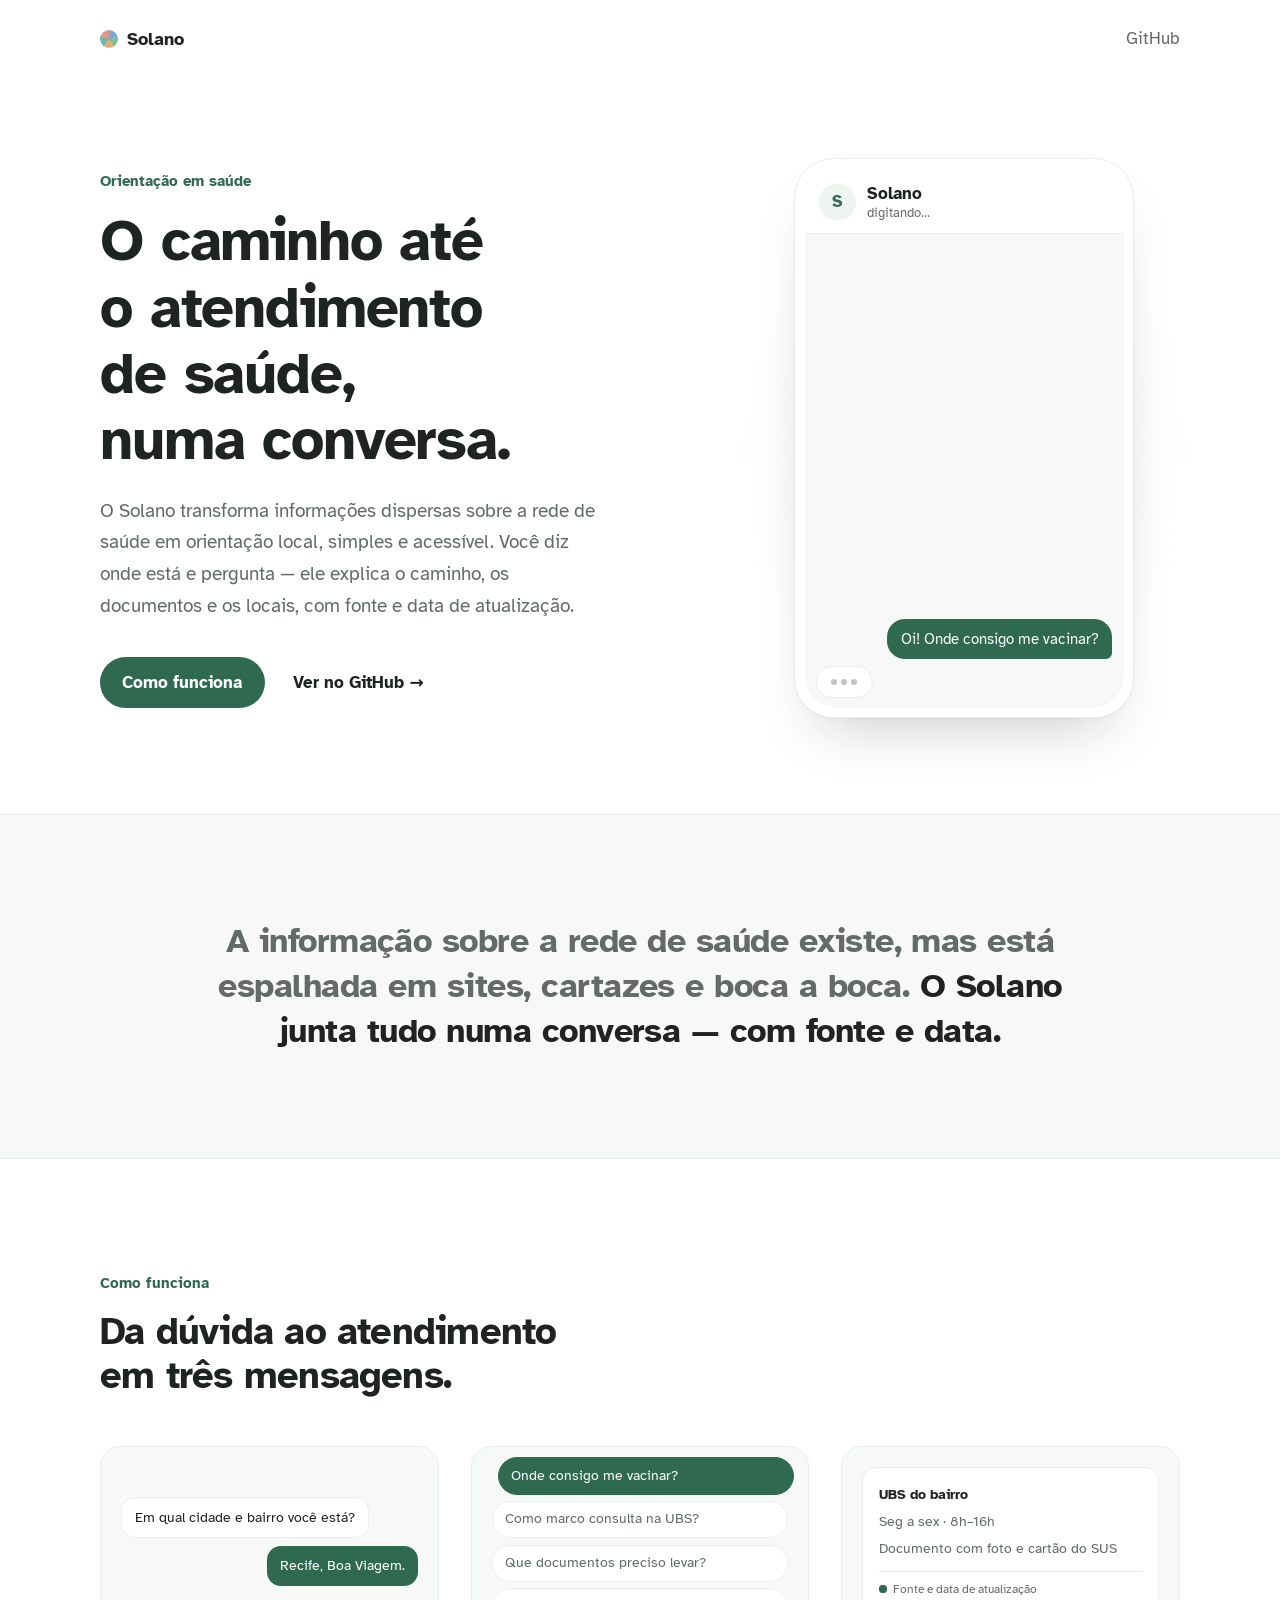
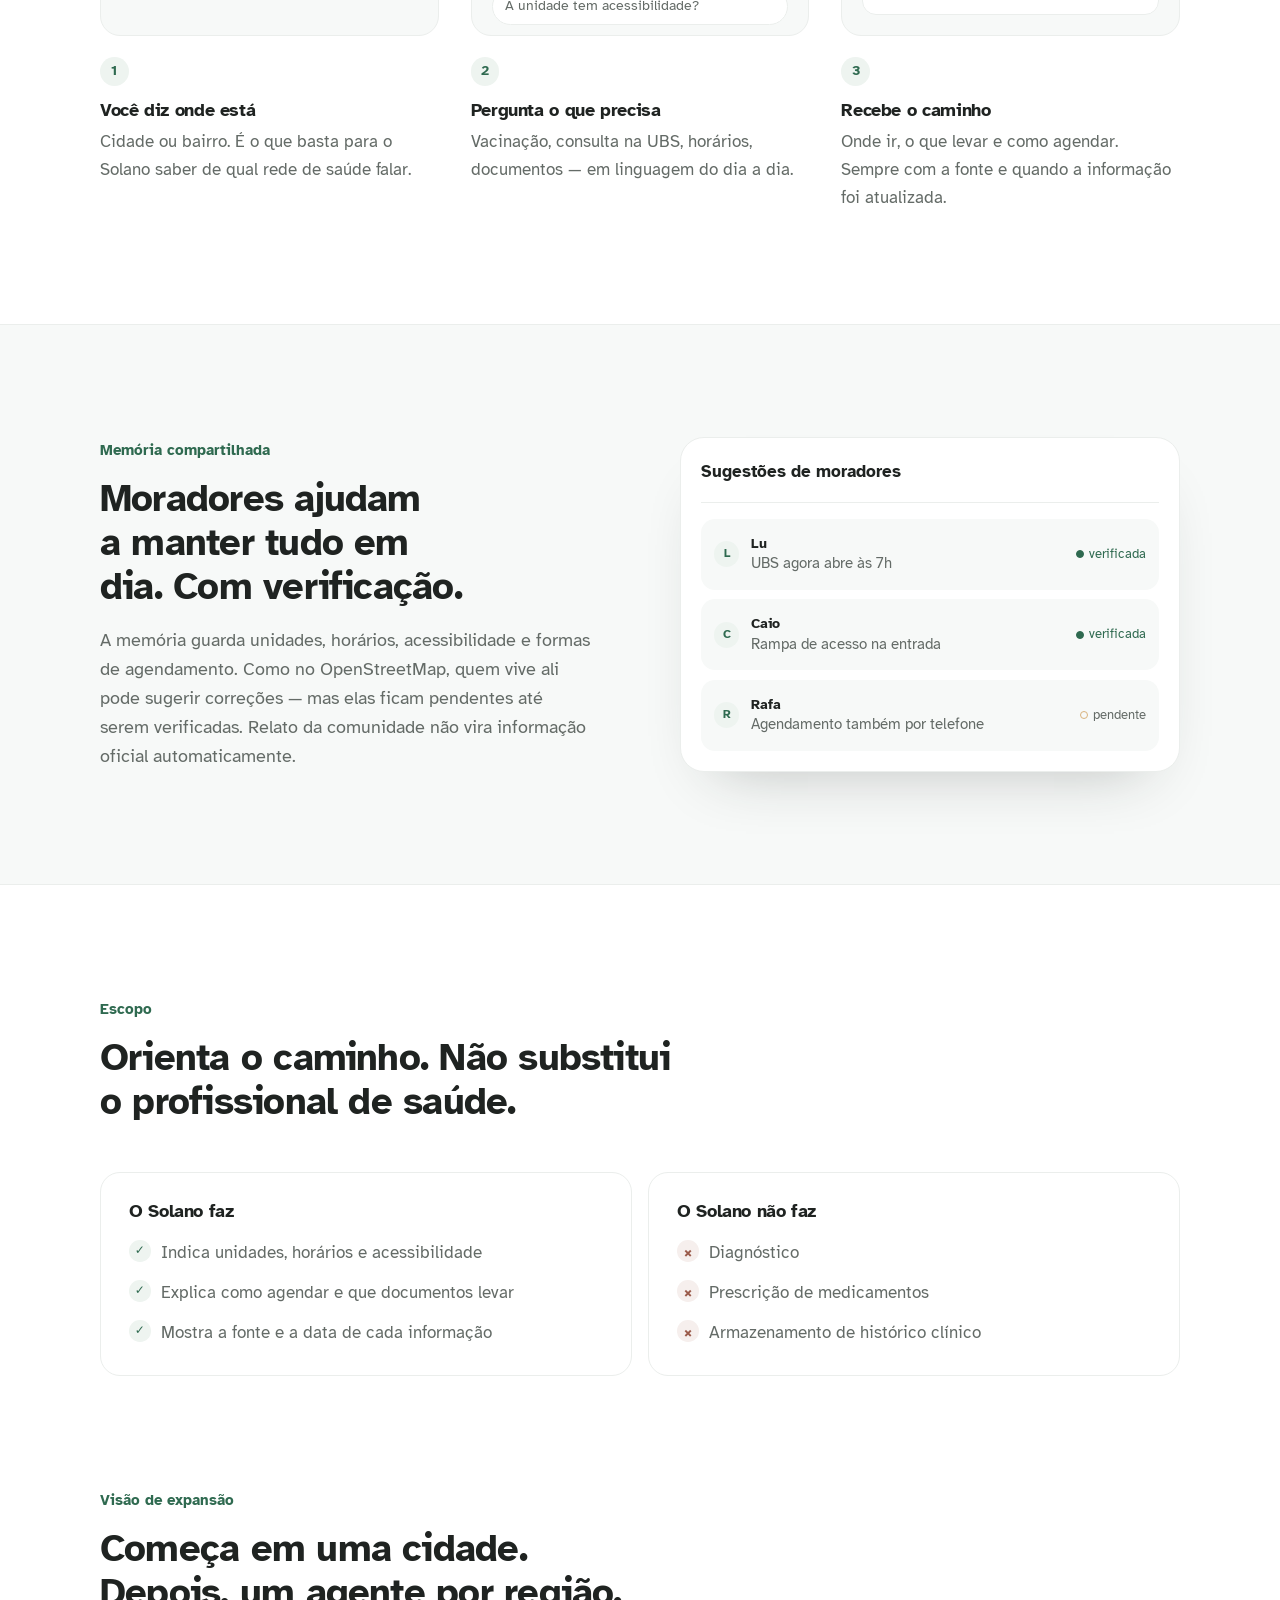
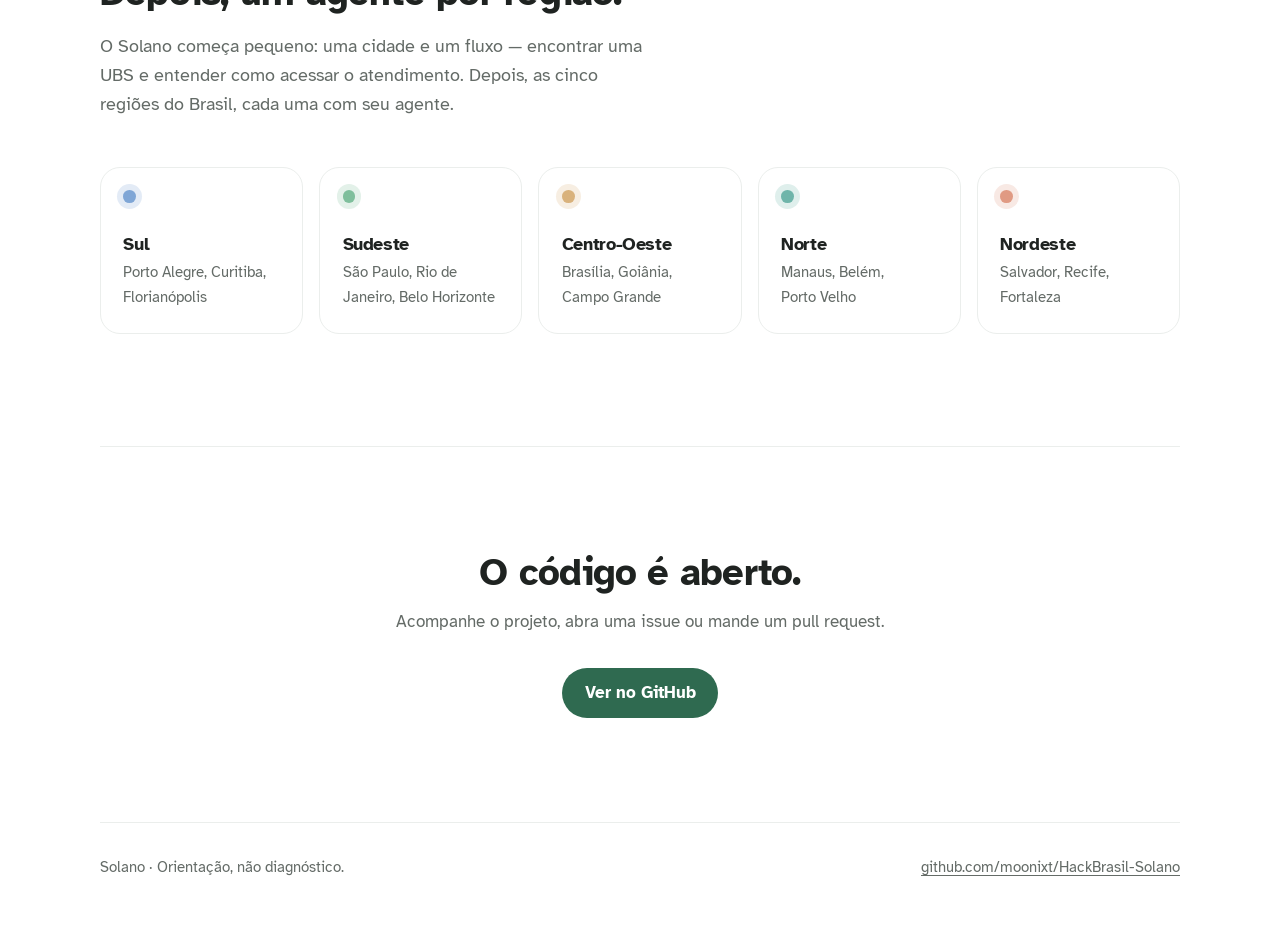
==== commit 7bb16799: "feat(landing): texto de produto, sem bastidores Remove menções a Telegram, MVP, simulação, bot públi" ====
--- a/docs/index.html
+++ b/docs/index.html
@@ -3,12 +3,12 @@
 <head>
   <meta charset="utf-8">
   <meta name="viewport" content="width=device-width, initial-scale=1">
-  <title>Solano — orientação local sobre a rede de saúde, pelo Telegram</title>
-  <meta name="description" content="Projeto do Hack Brasil: o Solano transforma informações dispersas sobre a rede de saúde em orientação local, simples e acessível pelo Telegram.">
+  <title>Solano — orientação local sobre a rede de saúde</title>
+  <meta name="description" content="O Solano transforma informações dispersas sobre a rede de saúde em orientação local, simples e acessível. Onde se vacinar, como marcar consulta na UBS, que documentos levar.">
   <meta name="color-scheme" content="light">
   <meta name="theme-color" content="#ffffff">
   <meta property="og:title" content="Solano — orientação local sobre a rede de saúde">
-  <meta property="og:description" content="Onde se vacinar, como marcar consulta na UBS, que documentos levar — com fonte e data de atualização, pelo Telegram.">
+  <meta property="og:description" content="Onde se vacinar, como marcar consulta na UBS, que documentos levar — com fonte e data de atualização.">
   <meta property="og:type" content="website">
   <meta property="og:locale" content="pt_BR">
   <link rel="icon" href="favicon.svg" type="image/svg+xml">
@@ -26,20 +26,20 @@
   <main id="conteudo">
     <section class="wrap hero">
       <div class="hero-copy">
-        <p class="eyebrow">Projeto do Hack Brasil · Saúde</p>
-        <h1>O caminho até o atendimento de saúde, explicado no Telegram.</h1>
+        <p class="eyebrow">Orientação em saúde</p>
+        <h1>O caminho até o atendimento de saúde, numa conversa.</h1>
         <p class="lede">
           O Solano transforma informações dispersas sobre a rede de saúde em orientação local,
           simples e acessível. Você diz onde está e pergunta — ele explica o caminho,
           os documentos e os locais, com fonte e data de atualização.
         </p>
         <div class="hero-actions">
-          <a class="button" href="https://github.com/moonixt/HackBrasil-Solano">Ver o código</a>
-          <a class="text-link" href="#como-funciona">Como funciona <span aria-hidden="true">↓</span></a>
+          <a class="button" href="#como-funciona">Como funciona</a>
+          <a class="text-link" href="https://github.com/moonixt/HackBrasil-Solano">Ver no GitHub <span aria-hidden="true">→</span></a>
         </div>
       </div>
 
-      <figure class="phone" aria-label="Simulação de uma conversa com o Solano">
+      <figure class="phone" aria-label="Exemplo de conversa com o Solano">
         <div class="phone-screen">
           <div class="phone-bar">
             <span class="avatar">S</span>
@@ -60,7 +60,6 @@
             <li class="typing" aria-hidden="true"><span></span><span></span><span></span></li>
           </ol>
         </div>
-        <figcaption>Simulação. Dados ilustrativos.</figcaption>
       </figure>
     </section>
 
@@ -174,8 +173,8 @@
         <p class="eyebrow">Visão de expansão</p>
         <h2 id="regioes-titulo">Começa em uma cidade. Depois, um agente por região.</h2>
         <p class="body">
-          O MVP é pequeno de propósito: uma cidade e um fluxo — encontrar uma UBS e entender como
-          acessar o atendimento. A visão é chegar às cinco regiões do Brasil, cada uma com seu agente.
+          O Solano começa pequeno: uma cidade e um fluxo — encontrar uma UBS e entender como
+          acessar o atendimento. Depois, as cinco regiões do Brasil, cada uma com seu agente.
         </p>
       </header>
       <ul class="regions">
@@ -207,23 +206,6 @@
       </ul>
     </section>
 
-    <section class="wrap section" id="estado" aria-labelledby="estado-titulo">
-      <div class="status reveal">
-        <div>
-          <p class="eyebrow">Onde estamos</p>
-          <h2 id="estado-titulo">Em construção no Hack Brasil.</h2>
-          <p class="body">
-            A base já está no repositório. O MVP será no Telegram — por enquanto não há bot público.
-          </p>
-        </div>
-        <ol class="timeline">
-          <li class="done"><strong>Base</strong><span>API em FastAPI, Postgres com pgvector</span></li>
-          <li><strong>MVP</strong><span>Uma cidade, o fluxo da UBS, no Telegram</span></li>
-          <li><strong>Comunidade</strong><span>Sugestões de correção com verificação</span></li>
-          <li><strong>Expansão</strong><span>Cinco agentes regionais</span></li>
-        </ol>
-      </div>
-    </section>
 
     <section class="wrap closing reveal">
       <h2>O código é aberto.</h2>
@@ -233,7 +215,7 @@
   </main>
 
   <footer class="wrap site-footer">
-    <p>Solano · Hack Brasil · Orientação, não diagnóstico.</p>
+    <p>Solano · Orientação, não diagnóstico.</p>
     <a href="https://github.com/moonixt/HackBrasil-Solano">github.com/moonixt/HackBrasil-Solano</a>
   </footer>
 
